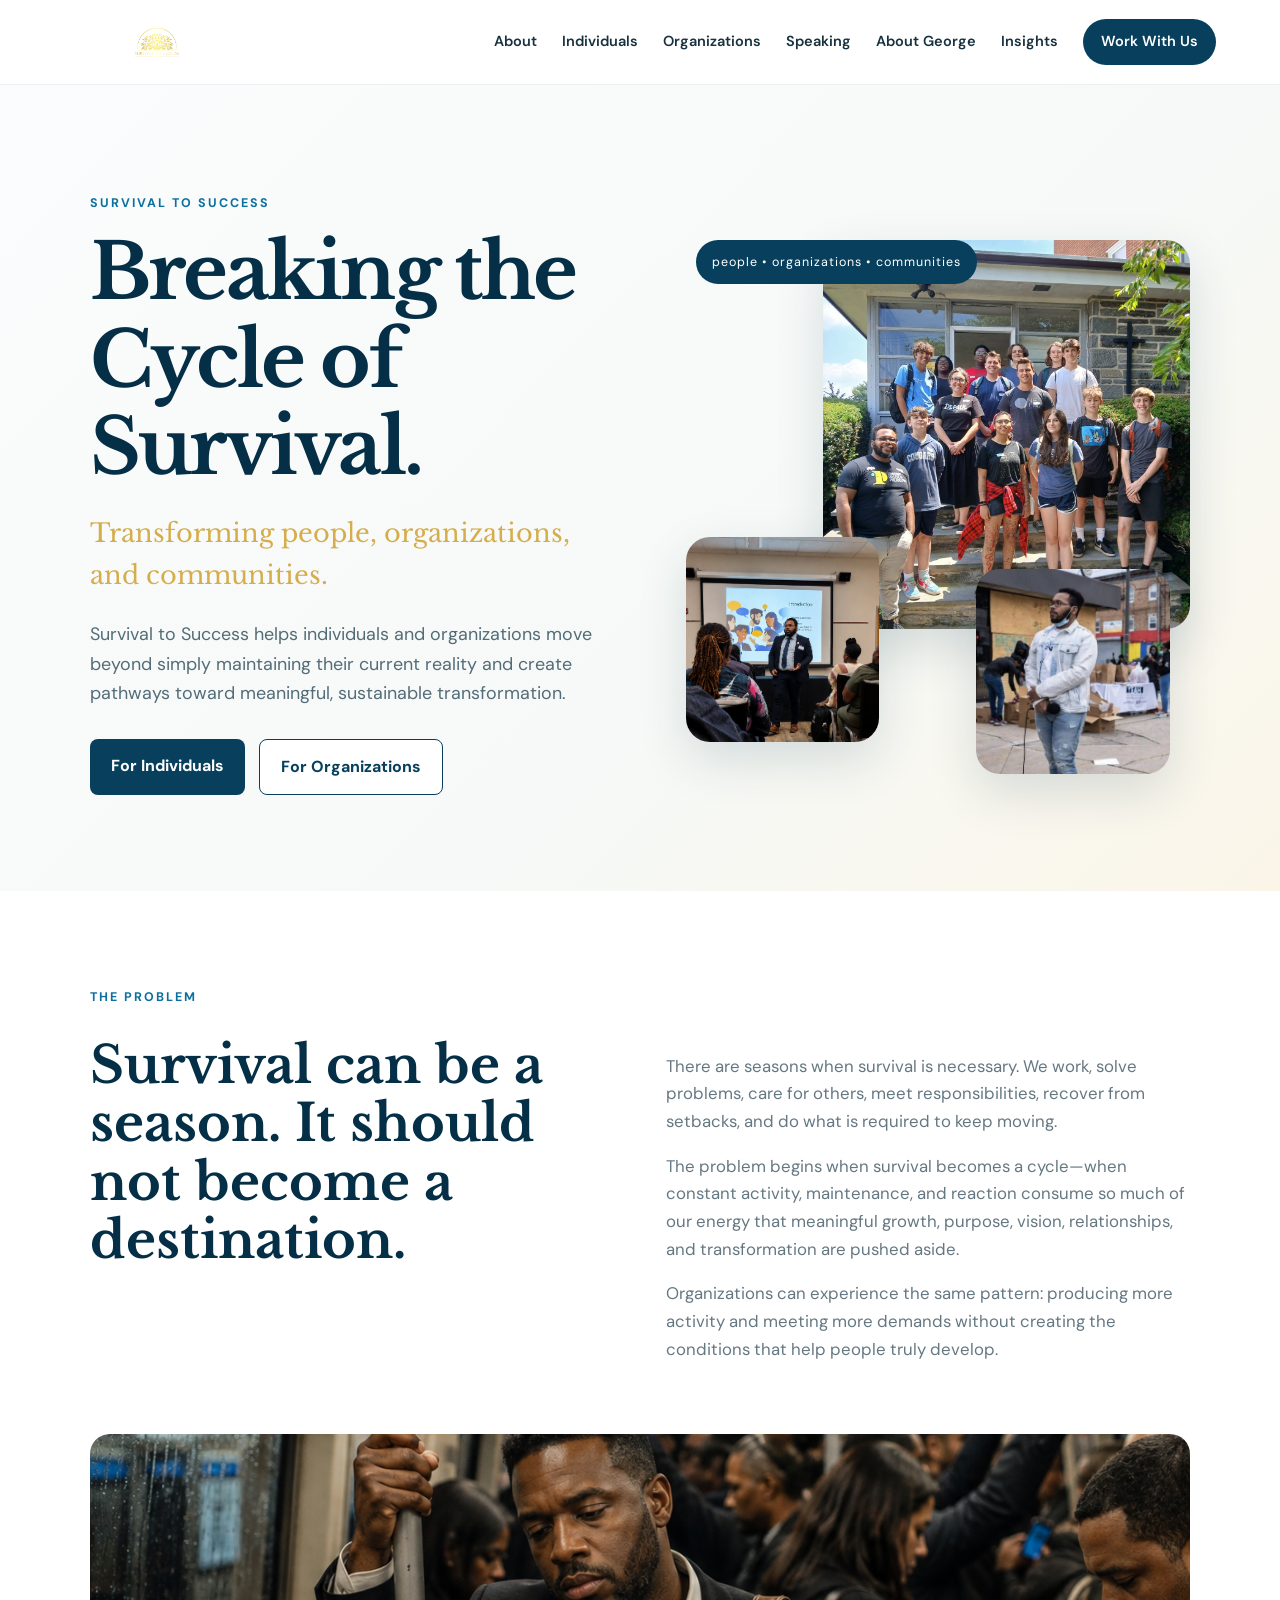
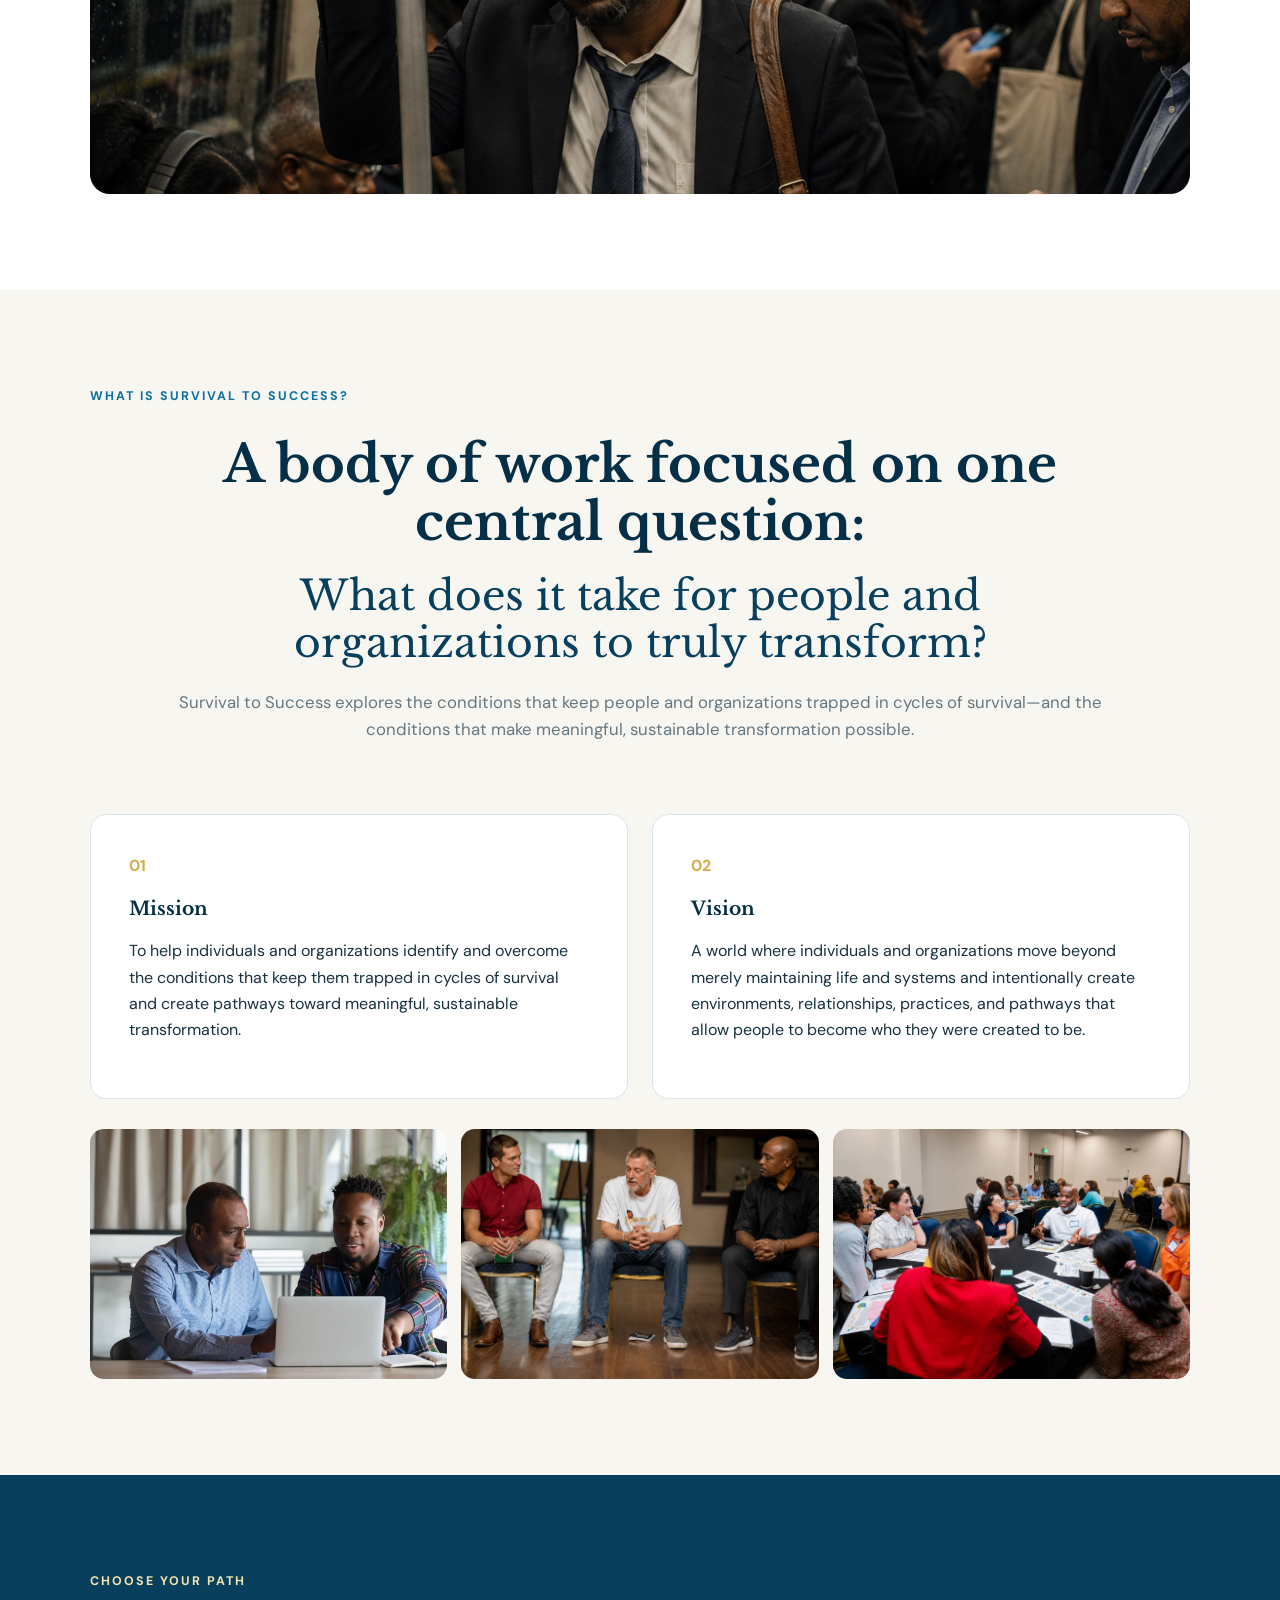
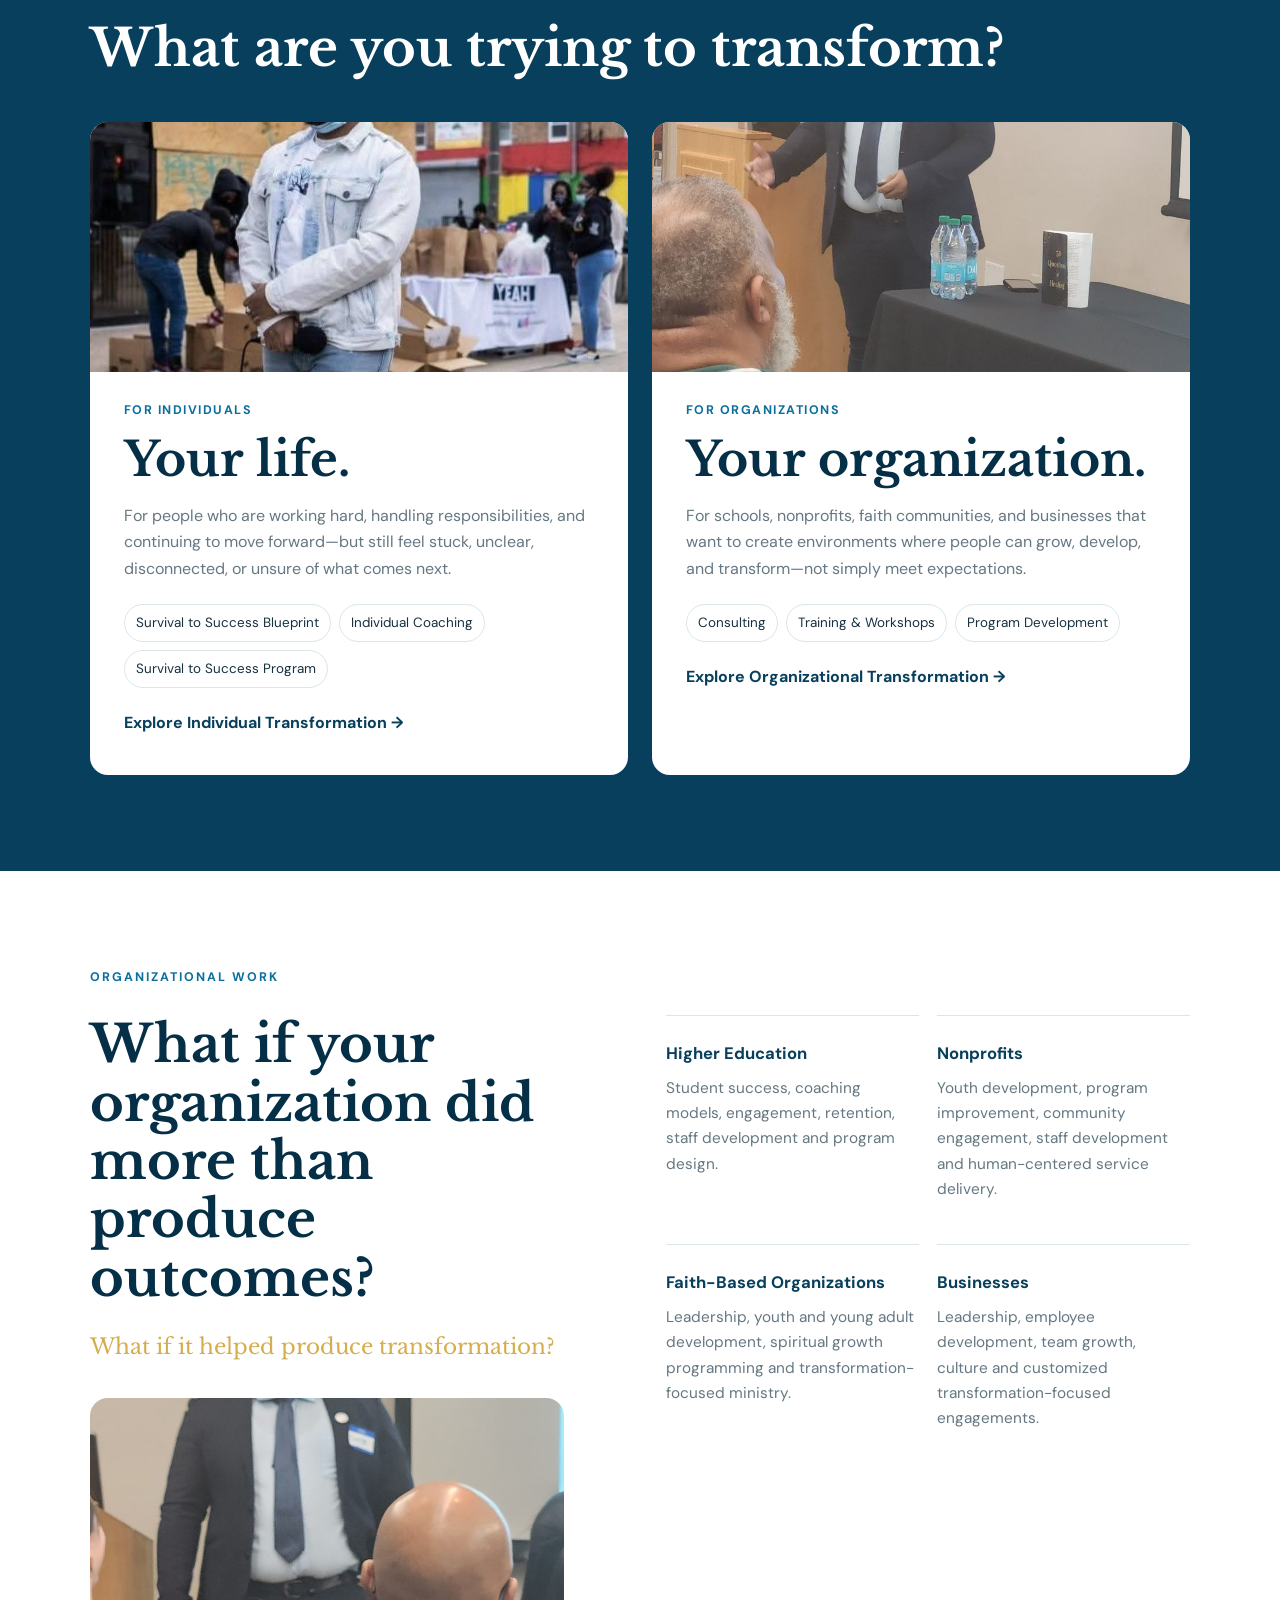
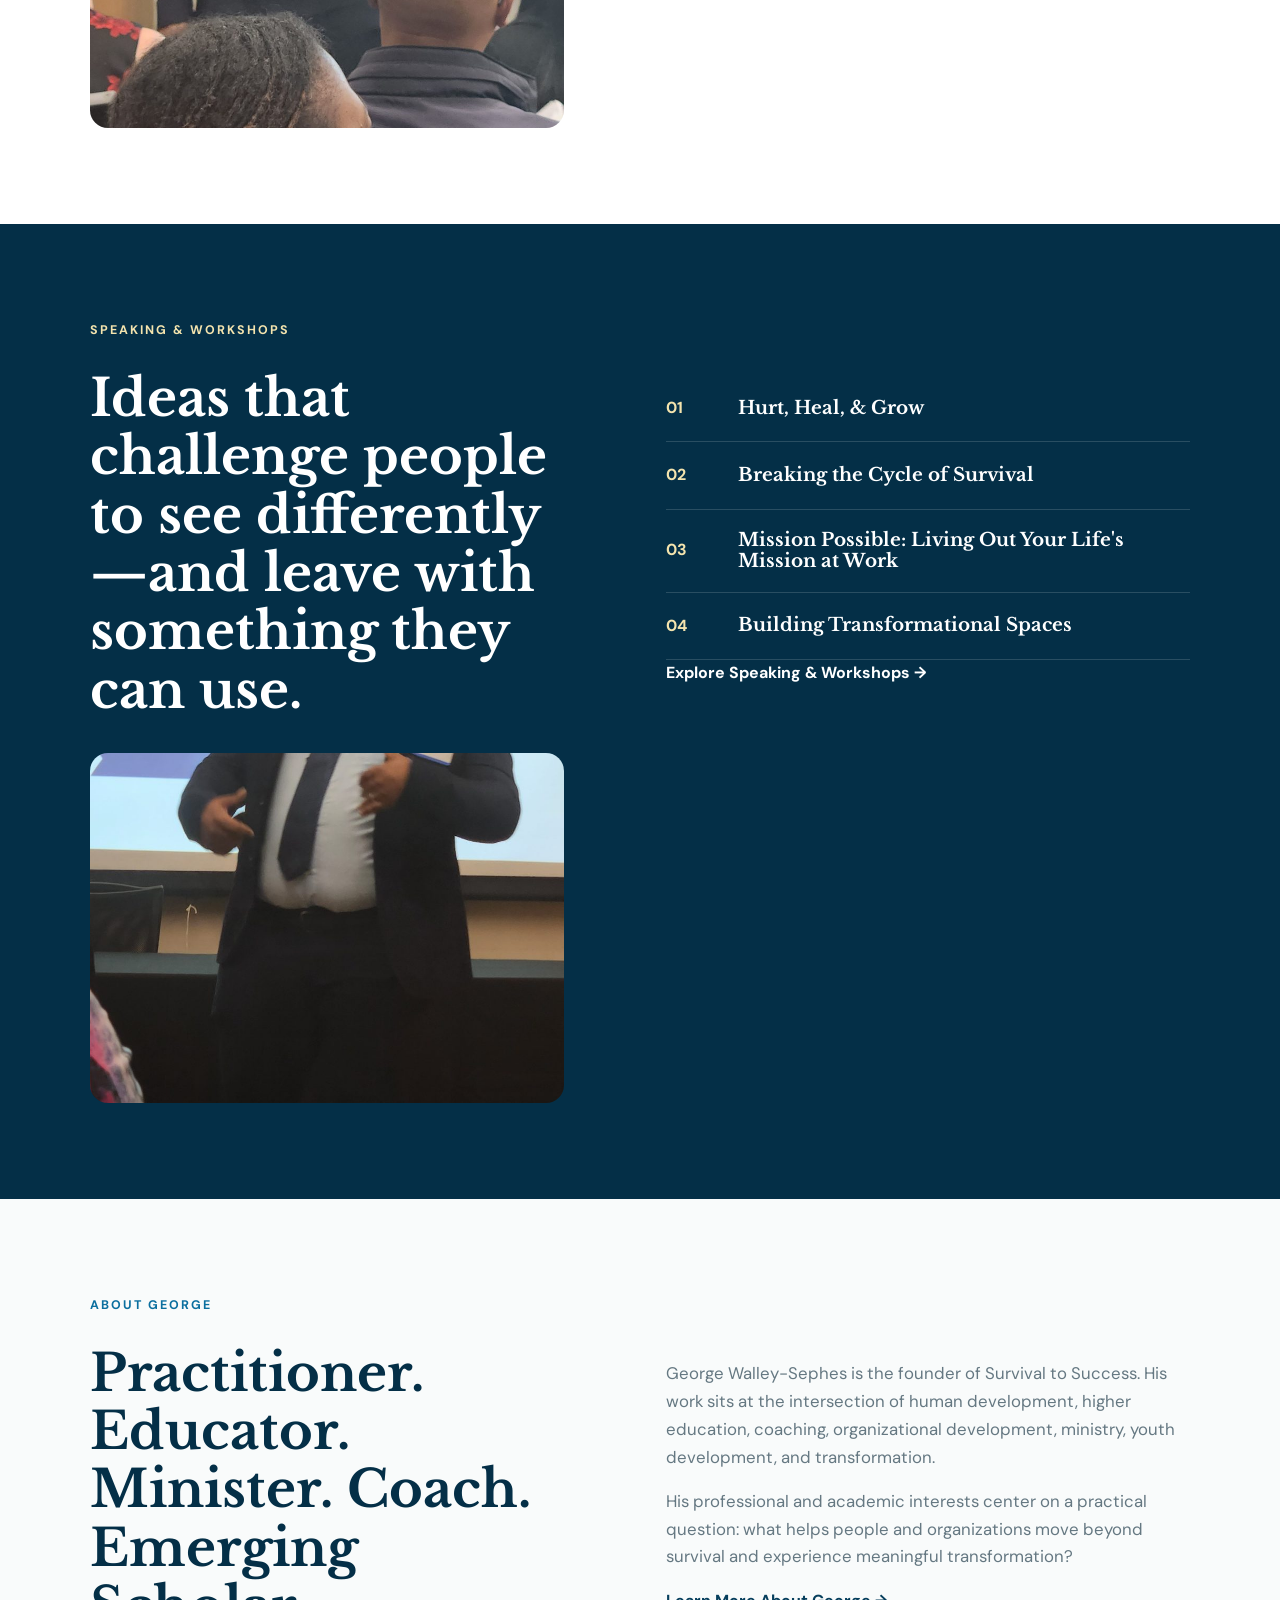
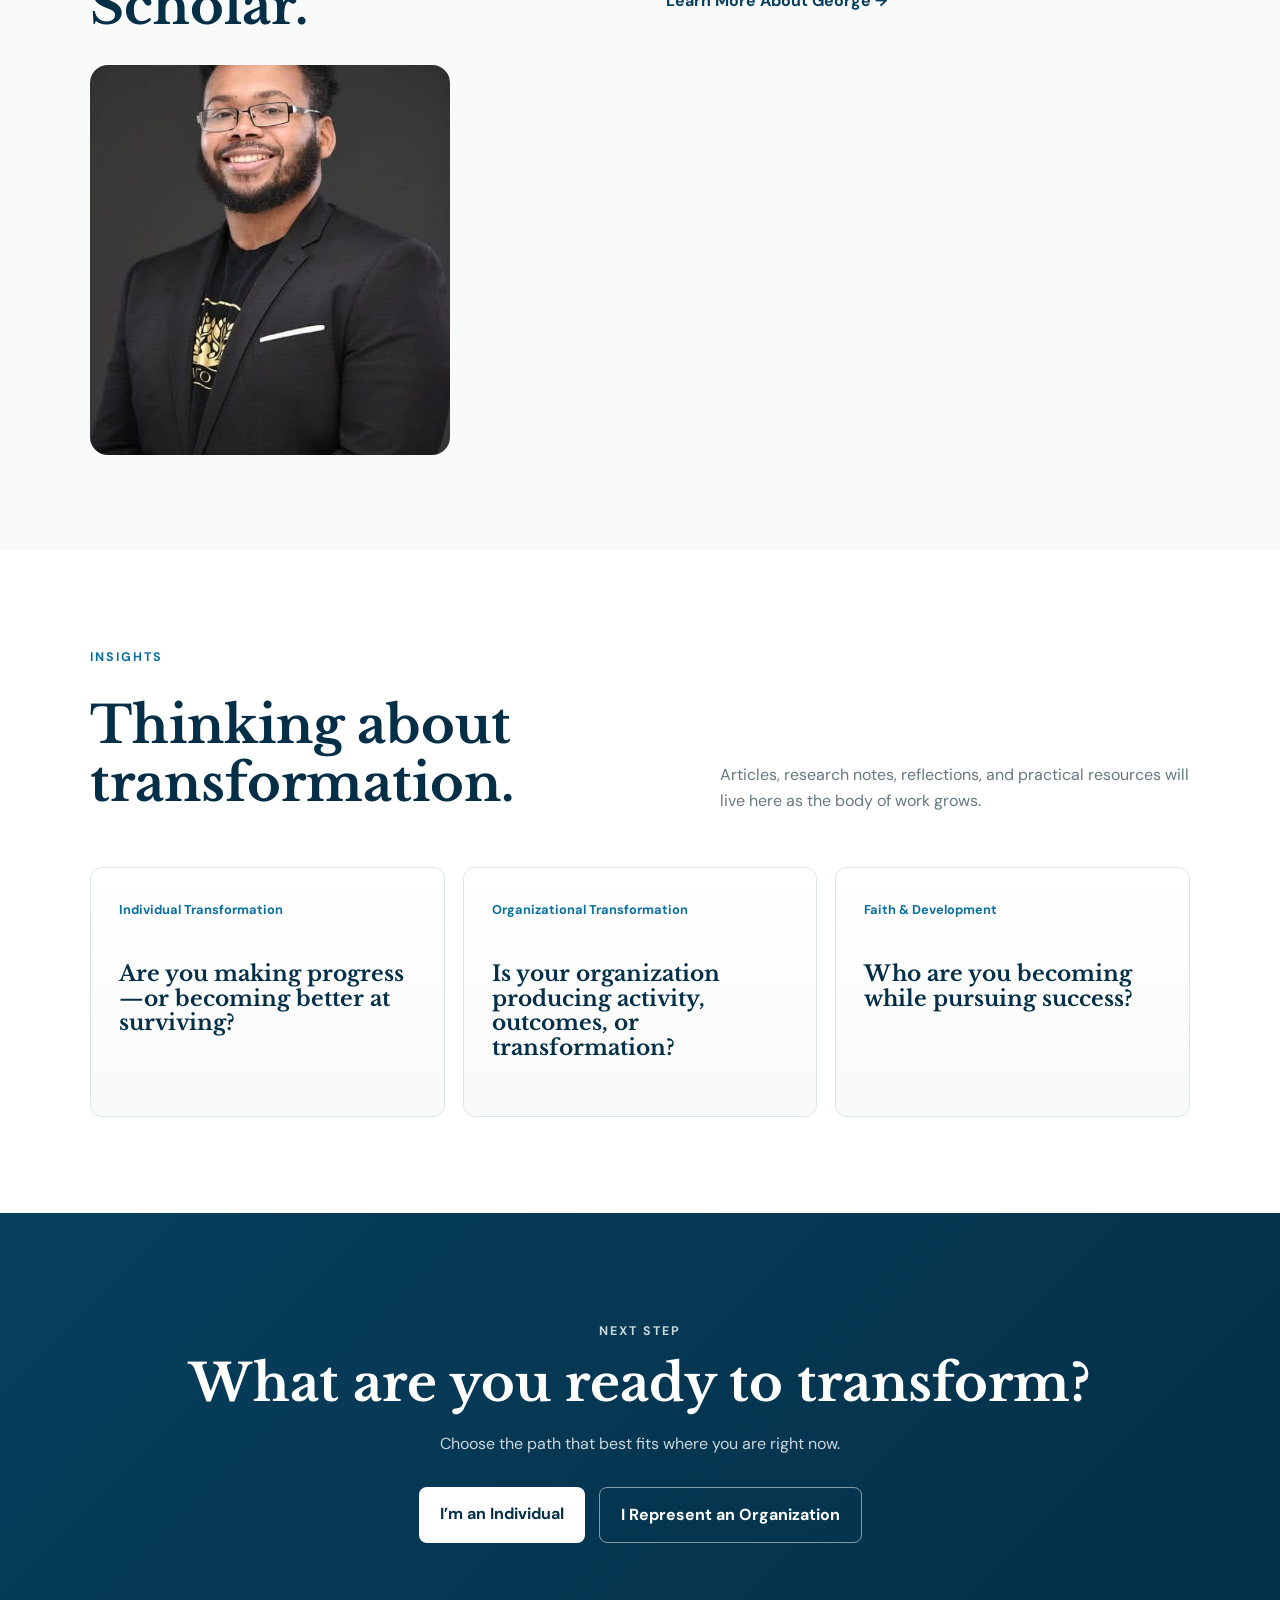
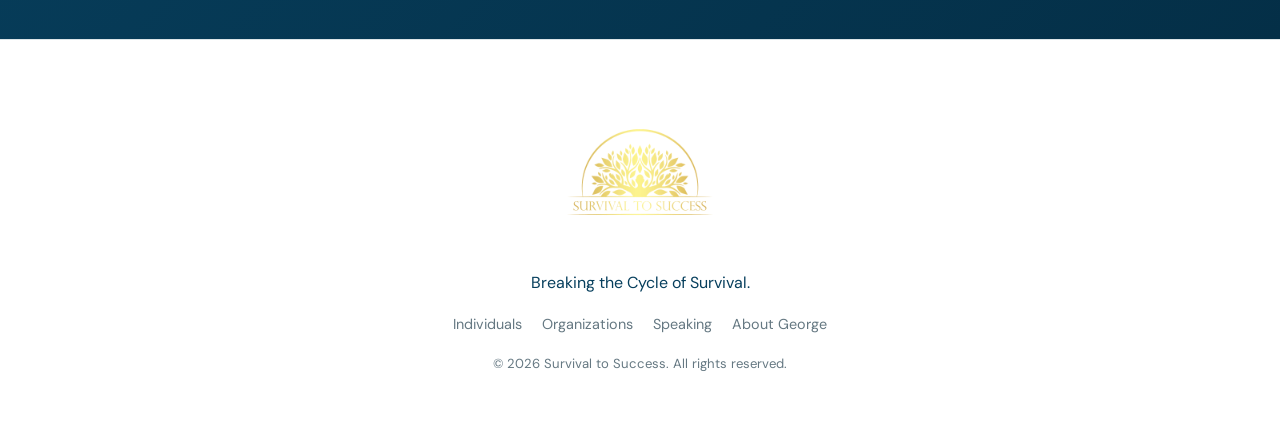
==== index.html @ 91398551 "Update index.html" ====
<!doctype html>
<html lang="en">
<head>
  <meta charset="utf-8">
  <meta name="viewport" content="width=device-width, initial-scale=1">
  <meta name="description" content="Survival to Success helps individuals and organizations break cycles of survival and move toward meaningful, sustainable transformation.">
  <title>Survival to Success | Breaking the Cycle of Survival</title>
  <link rel="preconnect" href="https://fonts.googleapis.com">
  <link rel="preconnect" href="https://fonts.gstatic.com" crossorigin>
  <link href="https://fonts.googleapis.com/css2?family=DM+Sans:wght@400;500;600;700&family=Libre+Baskerville:wght@400;700&display=swap" rel="stylesheet">
  <link rel="stylesheet" href="styles.css">
</head>
<body>
<header class="site-header">
  <a class="brand" href="index.html" aria-label="Survival to Success home">
    <img src="logo.png" alt="Survival to Success logo">
  </a>
  <button class="menu-button" aria-label="Open navigation" aria-expanded="false">Menu</button>
  <nav class="nav" aria-label="Primary navigation">
    <a href="#about">About</a>
    <a href="individuals.html">Individuals</a>
    <a href="organizations.html">Organizations</a>
    <a href="speaking.html">Speaking</a>
    <a href="about.html">About George</a>
    <a href="insights.html">Insights</a>
    <a class="nav-cta" href="#contact">Work With Us</a>
  </nav>
</header>

<main>
  <section class="hero hero-v3">
    <div class="hero-copy">
      <p class="eyebrow">SURVIVAL TO SUCCESS</p>
      <h1>Breaking the Cycle of Survival.</h1>
      <p class="vision-line">Transforming people, organizations, and communities.</p>
      <p class="lead">Survival to Success helps individuals and organizations move beyond simply maintaining their current reality and create pathways toward meaningful, sustainable transformation.</p>
      <div class="hero-actions">
        <a class="button primary" href="individuals.html">For Individuals</a>
        <a class="button secondary" href="organizations.html">For Organizations</a>
      </div>
    </div>
    <div class="hero-collage">
      <figure class="collage-main"><img src="community-group.jpg" alt="Community members gathered together"></figure>
      <figure class="collage-small one"><img src="speaking-main-new.png" alt="George facilitating a workshop"></figure>
      <figure class="collage-small two"><img src="community-outdoor.jpg" alt="George participating in a community event"></figure>
      <div class="growth-mark">people • organizations • communities</div>
    </div>
  </section>

  <section class="problem-section">
    <div class="section-label">THE PROBLEM</div>
    <div class="split photo-split">
      <div>
        <h2>Survival can be a season. It should not become a destination.</h2>
      </div>
      <div class="body-copy">
        <p>There are seasons when survival is necessary. We work, solve problems, care for others, meet responsibilities, recover from setbacks, and do what is required to keep moving.</p>
        <p>The problem begins when survival becomes a cycle—when constant activity, maintenance, and reaction consume so much of our energy that meaningful growth, purpose, vision, relationships, and transformation are pushed aside.</p>
        <p>Organizations can experience the same pattern: producing more activity and meeting more demands without creating the conditions that help people truly develop.</p>
      </div>
    </div>
    <div class="wide-photo"><img src="train-commuter.png" alt="A person on a train"></div>
  </section>

  <section class="about-section" id="about">
    <div class="section-label">WHAT IS SURVIVAL TO SUCCESS?</div>
    <div class="centered">
      <h2>A body of work focused on one central question:</h2>
      <blockquote>What does it take for people and organizations to truly transform?</blockquote>
      <p>Survival to Success explores the conditions that keep people and organizations trapped in cycles of survival—and the conditions that make meaningful, sustainable transformation possible.</p>
    </div>

    <div class="mission-grid">
      <article>
        <span>01</span>
        <h3>Mission</h3>
        <p>To help individuals and organizations identify and overcome the conditions that keep them trapped in cycles of survival and create pathways toward meaningful, sustainable transformation.</p>
      </article>
      <article>
        <span>02</span>
        <h3>Vision</h3>
        <p>A world where individuals and organizations move beyond merely maintaining life and systems and intentionally create environments, relationships, practices, and pathways that allow people to become who they were created to be.</p>
      </article>
    </div>
    <div class="photo-ribbon">
      <img src="coaching.jpg" alt="two people talking with a laptop open at a desk">
      <img src="group.png" alt="three men sitting in chairs talking">
      <img src="conference.png" alt="a table of people at a conference">
    </div>
  </section>

  <section class="path-section">
    <div class="section-label light">CHOOSE YOUR PATH</div>
    <h2>What are you trying to transform?</h2>
    <div class="path-grid">
      <article class="path-card">
        <div class="card-photo"><img src="community-outdoor.jpg" alt="Community gathering"></div>
        <p class="card-kicker">FOR INDIVIDUALS</p>
        <h3>Your life.</h3>
        <p>For people who are working hard, handling responsibilities, and continuing to move forward—but still feel stuck, unclear, disconnected, or unsure of what comes next.</p>
        <div class="mini-list">
          <span>Survival to Success Blueprint</span>
          <span>Individual Coaching</span>
          <span>Survival to Success Program</span>
        </div>
        <a href="individuals.html">Explore Individual Transformation →</a>
      </article>

      <article class="path-card">
        <div class="card-photo"><img src="speaking-room.jpg" alt="George facilitating an organizational workshop"></div>
        <p class="card-kicker">FOR ORGANIZATIONS</p>
        <h3>Your organization.</h3>
        <p>For schools, nonprofits, faith communities, and businesses that want to create environments where people can grow, develop, and transform—not simply meet expectations.</p>
        <div class="mini-list">
          <span>Consulting</span>
          <span>Training & Workshops</span>
          <span>Program Development</span>
        </div>
        <a href="organizations.html">Explore Organizational Transformation →</a>
      </article>
    </div>
  </section>

  <section class="organizations-section">
    <div class="section-label">ORGANIZATIONAL WORK</div>
    <div class="split">
      <div>
        <h2>What if your organization did more than produce outcomes?</h2>
        <p class="accent-question">What if it helped produce transformation?</p>
        <div class="section-photo"><img src="speaking-audience.jpg" alt="George presenting to a professional audience"></div>
      </div>
      <div class="audience-grid">
        <div><strong>Higher Education</strong><span>Student success, coaching models, engagement, retention, staff development and program design.</span></div>
        <div><strong>Nonprofits</strong><span>Youth development, program improvement, community engagement, staff development and human-centered service delivery.</span></div>
        <div><strong>Faith-Based Organizations</strong><span>Leadership, youth and young adult development, spiritual growth programming and transformation-focused ministry.</span></div>
        <div><strong>Businesses</strong><span>Leadership, employee development, team growth, culture and customized transformation-focused engagements.</span></div>
      </div>
    </div>
  </section>

  <section class="speaking-section">
    <div class="section-label light">SPEAKING & WORKSHOPS</div>
    <div class="split">
      <div>
        <h2>Ideas that challenge people to see differently—and leave with something they can use.</h2>
        <div class="section-photo dark-photo"><img src="workshop-slide.jpg" alt="George facilitating an interactive workshop"></div>
      </div>
      <div class="workshop-list original-workshops">
        <article><span>01</span><h3>Hurt, Heal, & Grow</h3></article>
        <article><span>02</span><h3>Breaking the Cycle of Survival</h3></article>
        <article><span>03</span><h3>Mission Possible: Living Out Your Life's Mission at Work</h3></article>
        <article><span>04</span><h3>Building Transformational Spaces</h3></article>
        <a class="text-link" href="speaking.html">Explore Speaking & Workshops →</a>
      </div>
    </div>
  </section>

  <section class="george-section">
    <div class="section-label">ABOUT GEORGE</div>
    <div class="split">
      <div>
        <h2>Practitioner. Educator. Minister. Coach. Emerging Scholar.</h2>
        <div class="about-mini-photo"><img src="portrait.jpg" alt="Portrait of George Walley-Sephes"></div>
      </div>
      <div class="body-copy">
        <p>George Walley-Sephes is the founder of Survival to Success. His work sits at the intersection of human development, higher education, coaching, organizational development, ministry, youth development, and transformation.</p>
        <p>His professional and academic interests center on a practical question: what helps people and organizations move beyond survival and experience meaningful transformation?</p>
        <a class="text-link dark" href="about.html">Learn More About George →</a>
      </div>
    </div>
  </section>

  <section class="insights-section">
    <div class="section-label">INSIGHTS</div>
    <div class="section-head">
      <h2>Thinking about transformation.</h2>
      <p>Articles, research notes, reflections, and practical resources will live here as the body of work grows.</p>
    </div>
    <div class="insight-grid">
      <article><span>Individual Transformation</span><h3>Are you making progress—or becoming better at surviving?</h3></article>
      <article><span>Organizational Transformation</span><h3>Is your organization producing activity, outcomes, or transformation?</h3></article>
      <article><span>Faith & Development</span><h3>Who are you becoming while pursuing success?</h3></article>
    </div>
  </section>

  <section class="contact-section" id="contact">
    <p class="eyebrow gold">NEXT STEP</p>
    <h2>What are you ready to transform?</h2>
    <p>Choose the path that best fits where you are right now.</p>
    <div class="hero-actions centered-actions">
      <a class="button light-button" href="individuals.html">I’m an Individual</a>
      <a class="button outline-light" href="organizations.html">I Represent an Organization</a>
    </div>
  </section>
</main>

<footer class="site-footer">
  <div>
    <img src="logo.png" alt="Survival to Success">
    <p class="footer-tagline">Breaking the Cycle of Survival.</p>
  </div>
  <div class="footer-links">
    <a href="individuals.html">Individuals</a>
    <a href="organizations.html">Organizations</a>
    <a href="speaking.html">Speaking</a>
    <a href="about.html">About George</a>
  </div>
  <p class="footer-small">© <span id="year"></span> Survival to Success. All rights reserved.</p>
</footer>
<script src="script.js"></script>
</body>
</html>
---- styles.css ----
:root{--blue:#0b6f9f;--blue-deep:#073f5d;--blue-dark:#042f47;--blue-light:#9bcde9;--gold:#d5ad4c;--gold-soft:#f4e4ae;--ink:#17313f;--muted:#657882;--cream:#f7f6f1;--warm:#fbf5e8;--white:#fff;--line:#dce5e8;--sage:#e9f1ec}*{box-sizing:border-box}html{scroll-behavior:smooth}body{margin:0;font-family:"DM Sans",Arial,sans-serif;color:var(--ink);background:#fff;line-height:1.65}a{color:inherit}img{max-width:100%;display:block}.site-header{position:sticky;top:0;z-index:30;display:flex;align-items:center;justify-content:space-between;gap:24px;padding:12px clamp(20px,5vw,76px);background:rgba(255,255,255,.96);border-bottom:1px solid rgba(7,63,93,.08);backdrop-filter:blur(12px)}.brand img{width:185px;height:60px;object-fit:contain}.nav{display:flex;align-items:center;gap:25px;font-size:.91rem;font-weight:600}.nav a{text-decoration:none}.nav a:hover{color:var(--blue)}.nav-cta{background:var(--blue-deep);color:#fff!important;padding:11px 18px;border-radius:999px}.menu-button{display:none;border:0;background:var(--blue-deep);color:#fff;padding:10px 14px;border-radius:8px}main section{padding:96px clamp(24px,7vw,110px)}.eyebrow,.section-label{letter-spacing:.16em;font-weight:700;font-size:.78rem;color:var(--blue);text-transform:uppercase}.section-label{margin-bottom:28px}.section-label.light{color:var(--gold-soft)}h1,h2,h3,blockquote{font-family:"Libre Baskerville",Georgia,serif;line-height:1.14}h1{font-size:clamp(3rem,6vw,6.2rem);color:var(--blue-dark);margin:15px 0 20px;letter-spacing:-.035em}h2{font-size:clamp(2rem,4vw,3.9rem);color:var(--blue-dark);margin:0 0 18px}h3{color:var(--blue-dark)}.lead{font-size:1.12rem;color:#536c78;max-width:760px}.vision-line{font-family:"Libre Baskerville",Georgia,serif;font-size:clamp(1.15rem,2vw,1.6rem);color:var(--gold);margin:0 0 24px}.hero-actions{display:flex;gap:14px;flex-wrap:wrap;margin-top:30px}.button{display:inline-block;text-decoration:none;padding:14px 21px;border-radius:8px;font-weight:700}.primary{background:var(--blue-deep);color:#fff}.secondary{border:1px solid var(--blue-deep);color:var(--blue-deep);background:#fff}.text-link{font-weight:700;text-decoration:none}.text-link.dark{color:var(--blue-deep)}.split{display:grid;grid-template-columns:minmax(0,.95fr) minmax(0,1.05fr);gap:clamp(44px,8vw,130px);align-items:start}.body-copy p{color:var(--muted);font-size:1.05rem}.accent-question{font-family:"Libre Baskerville",Georgia,serif;color:var(--gold);font-size:1.35rem}.hero-v2{display:grid;grid-template-columns:1.02fr .98fr;gap:60px;align-items:center;min-height:690px;background:linear-gradient(135deg,#fbfcfd 0%,#f6f9f7 62%,#fbf5e8 100%);overflow:hidden}.hero-collage{position:relative;min-height:540px}.hero-collage figure{margin:0;position:absolute;overflow:hidden;border-radius:24px;box-shadow:0 18px 50px rgba(4,47,71,.14)}.hero-collage img{width:100%;height:100%;object-fit:cover}.collage-main{width:72%;height:72%;right:0;top:4%}.collage-small{width:38%;height:38%}.collage-small.one{left:1%;bottom:3%}.collage-small.two{right:4%;bottom:-3%}.growth-mark{position:absolute;left:3%;top:4%;background:var(--blue-deep);color:#fff;padding:12px 16px;border-radius:999px;font-size:.78rem;letter-spacing:.08em}.human-strip{padding:26px!important;background:var(--gold-soft);text-align:center}.human-strip p{margin:0;font-size:1.07rem;color:var(--blue-dark)}.story-section{display:grid;grid-template-columns:.9fr 1.1fr;gap:70px;align-items:center}.warm{background:var(--warm)}.story-image img{width:100%;max-height:560px;object-fit:cover;border-radius:28px}.story-copy p{color:var(--muted)}.mission-vision{background:var(--cream)}.mission-grid{display:grid;grid-template-columns:repeat(2,1fr);gap:24px}.mission-grid article{background:#fff;padding:38px;border:1px solid var(--line);border-radius:16px}.mission-grid article>span{color:var(--gold);font-weight:700}.path-section{background:var(--blue-deep);color:#fff}.path-section>h2{color:#fff}.path-grid{display:grid;grid-template-columns:repeat(2,1fr);gap:24px;margin-top:44px}.path-card{background:#fff;color:var(--ink);border-radius:18px;overflow:hidden;padding-bottom:38px}.card-photo{height:250px}.card-photo img{width:100%;height:100%;object-fit:cover}.path-card>p,.path-card>h3,.path-card>.mini-list,.path-card>a{margin-left:34px;margin-right:34px}.path-card .card-kicker{color:var(--blue);font-weight:700;letter-spacing:.12em;font-size:.78rem;margin-top:28px}.path-card h3{font-size:clamp(2rem,3.7vw,3.15rem);margin-top:8px;margin-bottom:16px}.path-card p:not(.card-kicker){color:var(--muted)}.mini-list{display:flex;gap:8px;flex-wrap:wrap;margin-top:22px;margin-bottom:22px}.mini-list span{border:1px solid var(--line);padding:7px 11px;border-radius:999px;font-size:.84rem}.path-card a{font-weight:700;color:var(--blue-deep);text-decoration:none}.speaking-preview{background:var(--blue-dark);color:#fff}.speaking-preview h2{color:#fff}.speaking-preview p{color:#cad7dd}.gold-button{background:var(--gold);color:var(--blue-dark)}.workshop-list article{display:grid;grid-template-columns:60px 1fr;gap:12px;align-items:center;padding:20px 0;border-bottom:1px solid rgba(255,255,255,.15)}.workshop-list span{color:var(--gold-soft);font-weight:700}.workshop-list h3{color:#fff;margin:0;font-size:1.15rem}.about-george-preview{display:grid;grid-template-columns:.7fr 1.3fr;gap:70px;align-items:center;background:#f9fbfb}.portrait-wrap img{width:100%;max-width:430px;border-radius:24px}.contact-section{text-align:center;background:linear-gradient(135deg,var(--blue-deep),var(--blue-dark));color:#fff}.contact-section h2{color:#fff}.contact-section p{color:#cad7dd}.centered-actions{justify-content:center}.gold{color:var(--gold-soft)}.light-button{background:#fff;color:var(--blue-dark)}.outline-light{border:1px solid rgba(255,255,255,.5);color:#fff}.individual-hero,.org-hero,.speaking-hero,.about-hero{display:grid;grid-template-columns:1.05fr .95fr;gap:60px;align-items:center}.individual-hero{background:linear-gradient(135deg,#fffaf1,#f4f7f2)}.faith-note{font-family:"Libre Baskerville";font-size:1.14rem;color:#8a6b2c;max-width:720px}.warm-button{background:var(--gold);color:var(--blue-dark)}.individual-photo-stack{position:relative;min-height:560px}.ind-main{position:absolute;right:0;top:0;width:78%;height:78%;object-fit:cover;border-radius:28px}.ind-small{position:absolute;left:0;bottom:0;width:52%;height:48%;object-fit:cover;border:10px solid #fff;border-radius:24px}.reflection-section{background:var(--blue-deep)}.reflection-card{max-width:950px;margin:auto;text-align:center}.reflection-card .section-label{color:var(--gold-soft)}.reflection-card blockquote{color:#fff;font-size:clamp(2rem,4vw,4rem);margin:0}.faith-community-section{display:grid;grid-template-columns:1fr 1fr;padding:0!important;background:var(--warm)}.photo-panel img{width:100%;height:100%;min-height:600px;object-fit:cover}.content-panel{padding:90px clamp(26px,7vw,90px)}.content-panel p{color:var(--muted)}.offers-section{background:var(--sage)}.offer-grid{display:grid;grid-template-columns:repeat(3,1fr);gap:20px}.offer-grid article{background:#fff;padding:32px;border-radius:16px}.offer-number{color:var(--gold);font-weight:700}.offer-grid p{color:var(--muted)}.status{font-size:.84rem;font-weight:700;color:var(--blue)!important;text-transform:uppercase;letter-spacing:.08em}.org-hero{background:linear-gradient(135deg,#f8fafb,#eef4f6)}.org-subhead{font-family:"Libre Baskerville";font-size:1.6rem;color:var(--gold)}.org-photo img,.speaking-hero-photo img,.portrait-large img{width:100%;max-height:620px;object-fit:cover;border-radius:26px}.org-question-band{padding:34px!important;background:var(--blue-deep);color:#fff;text-align:center}.org-question-band p{margin:0 0 4px}.org-question-band strong{color:var(--gold-soft);font-size:1.2rem}.audiences-section{background:var(--cream)}.audience-cards{display:grid;grid-template-columns:repeat(2,1fr);gap:18px}.audience-cards article{background:#fff;padding:30px;border:1px solid var(--line);border-radius:14px}.audience-cards span{color:var(--gold);font-weight:700}.audience-cards p{color:var(--muted)}.engagements-section{background:var(--blue-dark);color:#fff}.engagement-grid{display:grid;grid-template-columns:repeat(4,1fr);gap:16px}.engagement-grid article{padding:28px;border:1px solid rgba(255,255,255,.16);border-radius:14px}.engagement-grid h3{color:#fff}.engagement-grid p{color:#c9d6db}.speaking-hero{background:#f8fafb}.workshops-section{background:#fff}.workshop-grid{display:grid;grid-template-columns:repeat(2,1fr);gap:18px}.workshop-grid article{border:1px solid var(--line);padding:32px;border-radius:16px}.workshop-grid span{color:var(--gold);font-weight:700}.workshop-grid h2{font-size:clamp(1.5rem,2.5vw,2.4rem)}.workshop-grid p{color:var(--muted)}.speaking-gallery{display:grid;grid-template-columns:1.1fr .9fr .9fr;gap:14px;padding-top:0!important}.speaking-gallery img{width:100%;height:420px;object-fit:cover;border-radius:18px}.about-hero{grid-template-columns:.75fr 1.25fr;background:#f9fbfb}.identity-grid{display:grid;grid-template-columns:repeat(4,1fr);gap:16px;background:var(--cream)}.identity-grid article{background:#fff;padding:28px;border-radius:14px}.identity-grid span{color:var(--gold);font-weight:700}.identity-grid p{color:var(--muted)}.about-story{display:grid;grid-template-columns:1fr 1fr;gap:70px;align-items:center}.story-photo img{width:100%;max-height:560px;object-fit:cover;border-radius:26px}.insights-hero{text-align:center;background:linear-gradient(135deg,#f8fafb,#fff8e9)}.insights-hero .lead{margin:auto}.insight-categories{display:grid;grid-template-columns:repeat(2,1fr);gap:18px}.insight-categories article{padding:30px;border:1px solid var(--line);border-radius:16px}.insight-categories span{color:var(--blue);font-weight:700;font-size:.82rem}.insight-categories h2{font-size:1.7rem;margin-top:18px}.insight-categories p{color:var(--muted)}.site-footer{padding:42px clamp(24px,7vw,110px);text-align:center;border-top:1px solid var(--line)}.site-footer img{width:180px;margin:auto}.footer-tagline{color:var(--blue-deep);margin:8px}.footer-links{display:flex;gap:20px;justify-content:center;flex-wrap:wrap;margin:16px 0}.footer-links a{text-decoration:none;color:var(--muted);font-size:.9rem}.footer-small{color:var(--muted);font-size:.82rem}@media(max-width:1040px){.menu-button{display:block}.nav{display:none;position:absolute;left:18px;right:18px;top:78px;flex-direction:column;align-items:stretch;gap:0;background:#fff;box-shadow:0 18px 40px rgba(7,63,93,.13);border-radius:12px;overflow:hidden}.nav.open{display:flex}.nav a{padding:14px 18px;border-bottom:1px solid #eef2f3}.nav-cta{border-radius:0}.hero-v2,.individual-hero,.org-hero,.speaking-hero,.about-hero,.story-section,.about-george-preview,.about-story,.split{grid-template-columns:1fr}.hero-collage{min-height:520px}.mission-grid,.path-grid,.audience-cards,.workshop-grid,.insight-categories{grid-template-columns:1fr}.engagement-grid,.identity-grid{grid-template-columns:repeat(2,1fr)}.offer-grid{grid-template-columns:1fr}.faith-community-section{grid-template-columns:1fr}.speaking-gallery{grid-template-columns:1fr}.speaking-gallery img{height:360px}}@media(max-width:650px){.site-header{padding:8px 18px}.brand img{width:145px;height:50px}main section{padding:72px 22px}h1{font-size:clamp(2.7rem,13vw,4.3rem)}.hero-v2{gap:20px}.hero-collage{min-height:430px}.collage-main{width:88%;height:62%}.collage-small{width:48%;height:34%}.growth-mark{font-size:.65rem}.hero-actions{flex-direction:column}.button{text-align:center}.path-card>p,.path-card>h3,.path-card>.mini-list,.path-card>a{margin-left:24px;margin-right:24px}.individual-photo-stack{min-height:430px}.ind-main{width:88%;height:70%}.ind-small{width:58%;height:40%}.engagement-grid,.identity-grid{grid-template-columns:1fr}}


/* V3 homepage: restores V1 structure with integrated photography */
.hero-v3{
  display:grid;
  grid-template-columns:1.02fr .98fr;
  gap:60px;
  align-items:center;
  min-height:690px;
  background:linear-gradient(135deg,#fbfcfd 0%,#f6f9f7 62%,#fbf5e8 100%);
  overflow:hidden;
}
.problem-section{background:#fff}
.about-section{background:var(--cream)}
.centered{max-width:950px;margin:0 auto 70px;text-align:center}
.centered blockquote{
  font-family:"Libre Baskerville",Georgia,serif;
  color:var(--blue-deep);
  font-size:clamp(1.7rem,3.2vw,3rem);
  margin:22px 0;
}
.centered p{color:var(--muted);font-size:1.05rem}
.wide-photo{
  margin-top:54px;
  height:360px;
  overflow:hidden;
  border-radius:20px;
}
.wide-photo img{width:100%;height:100%;object-fit:cover;object-position:center 42%}
.photo-ribbon{
  display:grid;
  grid-template-columns:1fr 1fr 1fr;
  gap:14px;
  margin-top:30px;
}
.photo-ribbon img{
  width:100%;
  height:250px;
  object-fit:cover;
  border-radius:14px;
}
.organizations-section{background:#fff}
.audience-grid{
  display:grid;
  grid-template-columns:repeat(2,1fr);
  gap:18px;
}
.audience-grid div{padding:24px 0;border-top:1px solid var(--line)}
.audience-grid strong{display:block;color:var(--blue-deep);font-size:1.04rem;margin-bottom:8px}
.audience-grid span{display:block;color:var(--muted);font-size:.96rem}
.section-photo{
  margin-top:34px;
  overflow:hidden;
  border-radius:18px;
}
.section-photo img{
  width:100%;
  height:330px;
  object-fit:cover;
}
.speaking-section{
  background:var(--blue-dark);
  color:#fff;
}
.speaking-section h2{color:#fff}
.speaking-section p{color:#c8d7dd}
.dark-photo img{height:350px}
.original-workshops{margin-top:6px}
.george-section{background:#f9fbfb}
.about-mini-photo{
  margin-top:30px;
  max-width:360px;
  overflow:hidden;
  border-radius:18px;
}
.about-mini-photo img{
  width:100%;
  height:390px;
  object-fit:cover;
}
.insights-section{background:#fff}
.section-head{
  display:flex;
  justify-content:space-between;
  align-items:end;
  gap:40px;
  margin-bottom:36px;
}
.section-head p{color:var(--muted);max-width:470px}
.insight-grid{
  display:grid;
  grid-template-columns:repeat(3,1fr);
  gap:18px;
}
.insight-grid article{
  min-height:250px;
  padding:28px;
  border:1px solid var(--line);
  border-radius:12px;
  background:linear-gradient(180deg,#fff,#f8faf9);
}
.insight-grid span{color:var(--blue);font-size:.8rem;font-weight:700}
.insight-grid h3{margin-top:40px;color:var(--blue-dark);font-size:1.35rem}
@media(max-width:1040px){
  .hero-v3{grid-template-columns:1fr}
  .photo-ribbon{grid-template-columns:1fr}
  .photo-ribbon img{height:320px}
  .audience-grid{grid-template-columns:1fr}
  .insight-grid{grid-template-columns:1fr}
  .section-head{display:block}
}
@media(max-width:650px){
  .wide-photo{height:280px}
  .section-photo img{height:260px}
  .about-mini-photo img{height:340px}
}
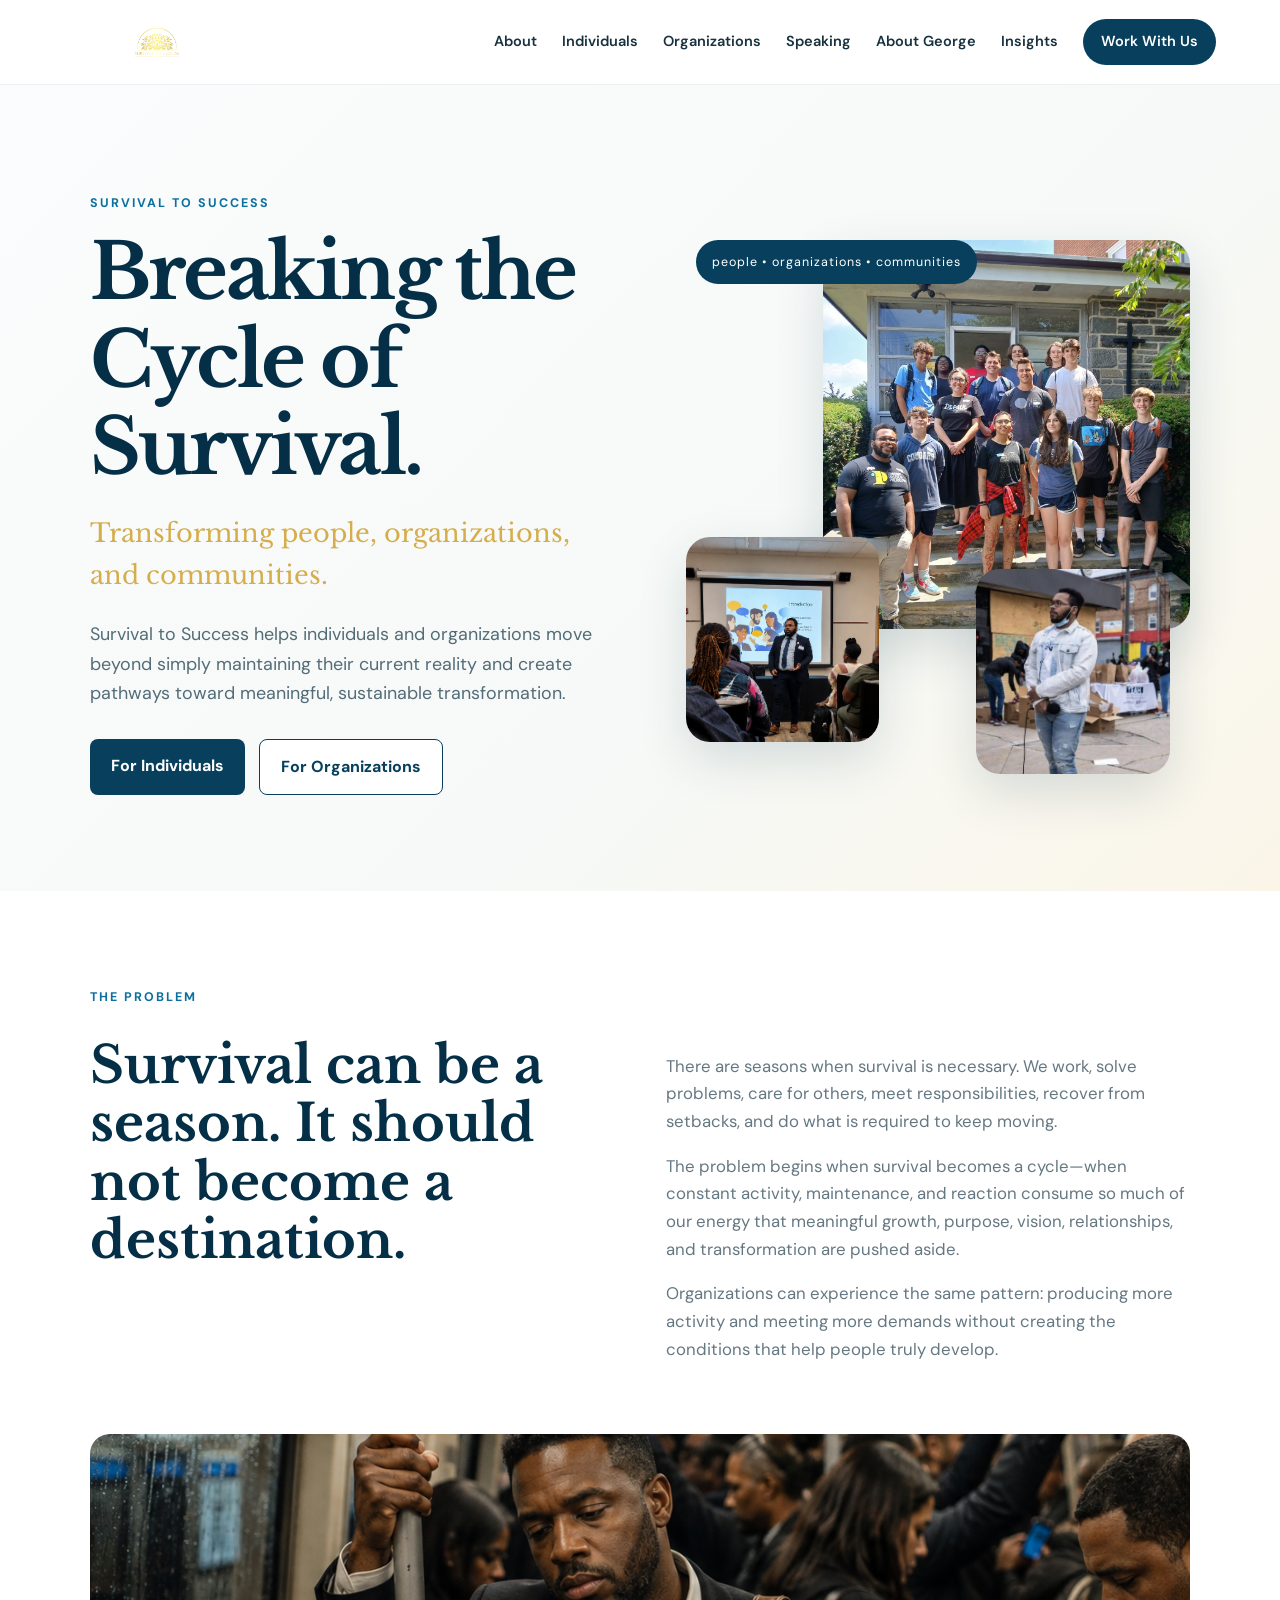
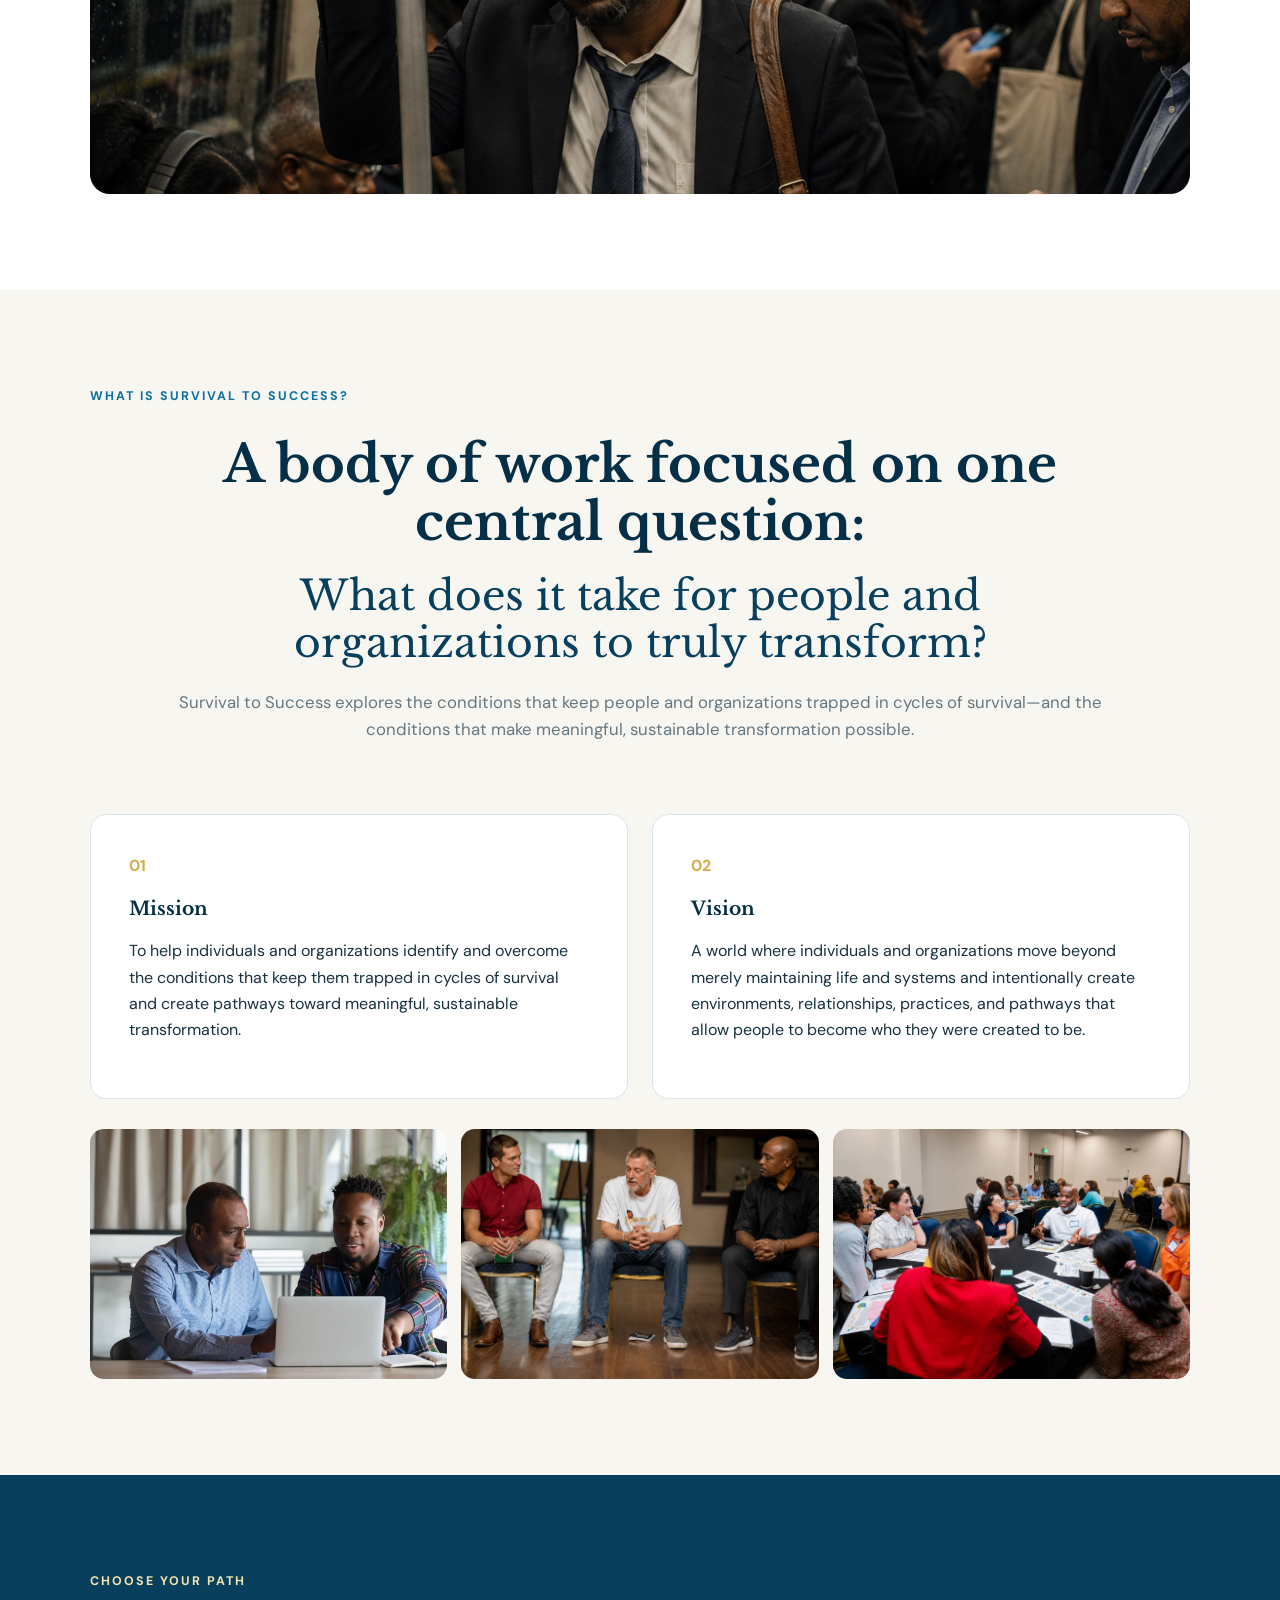
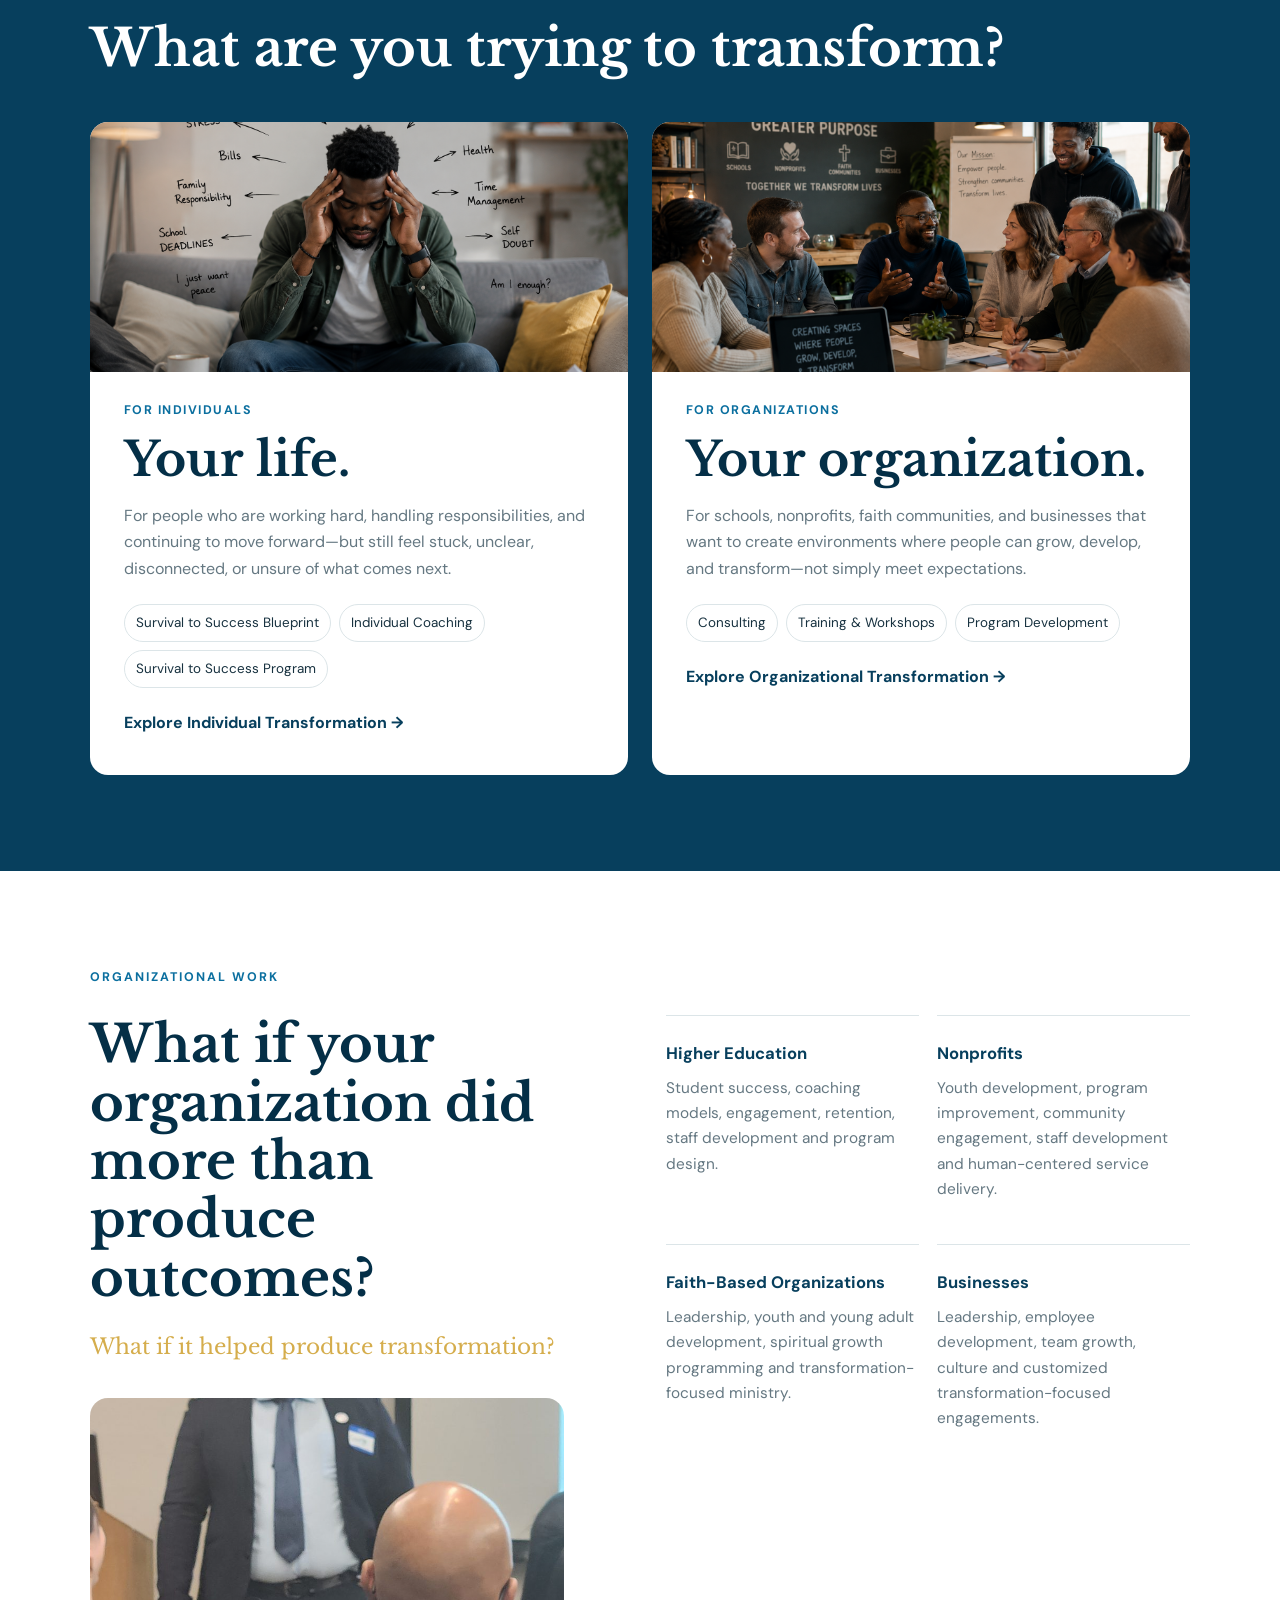
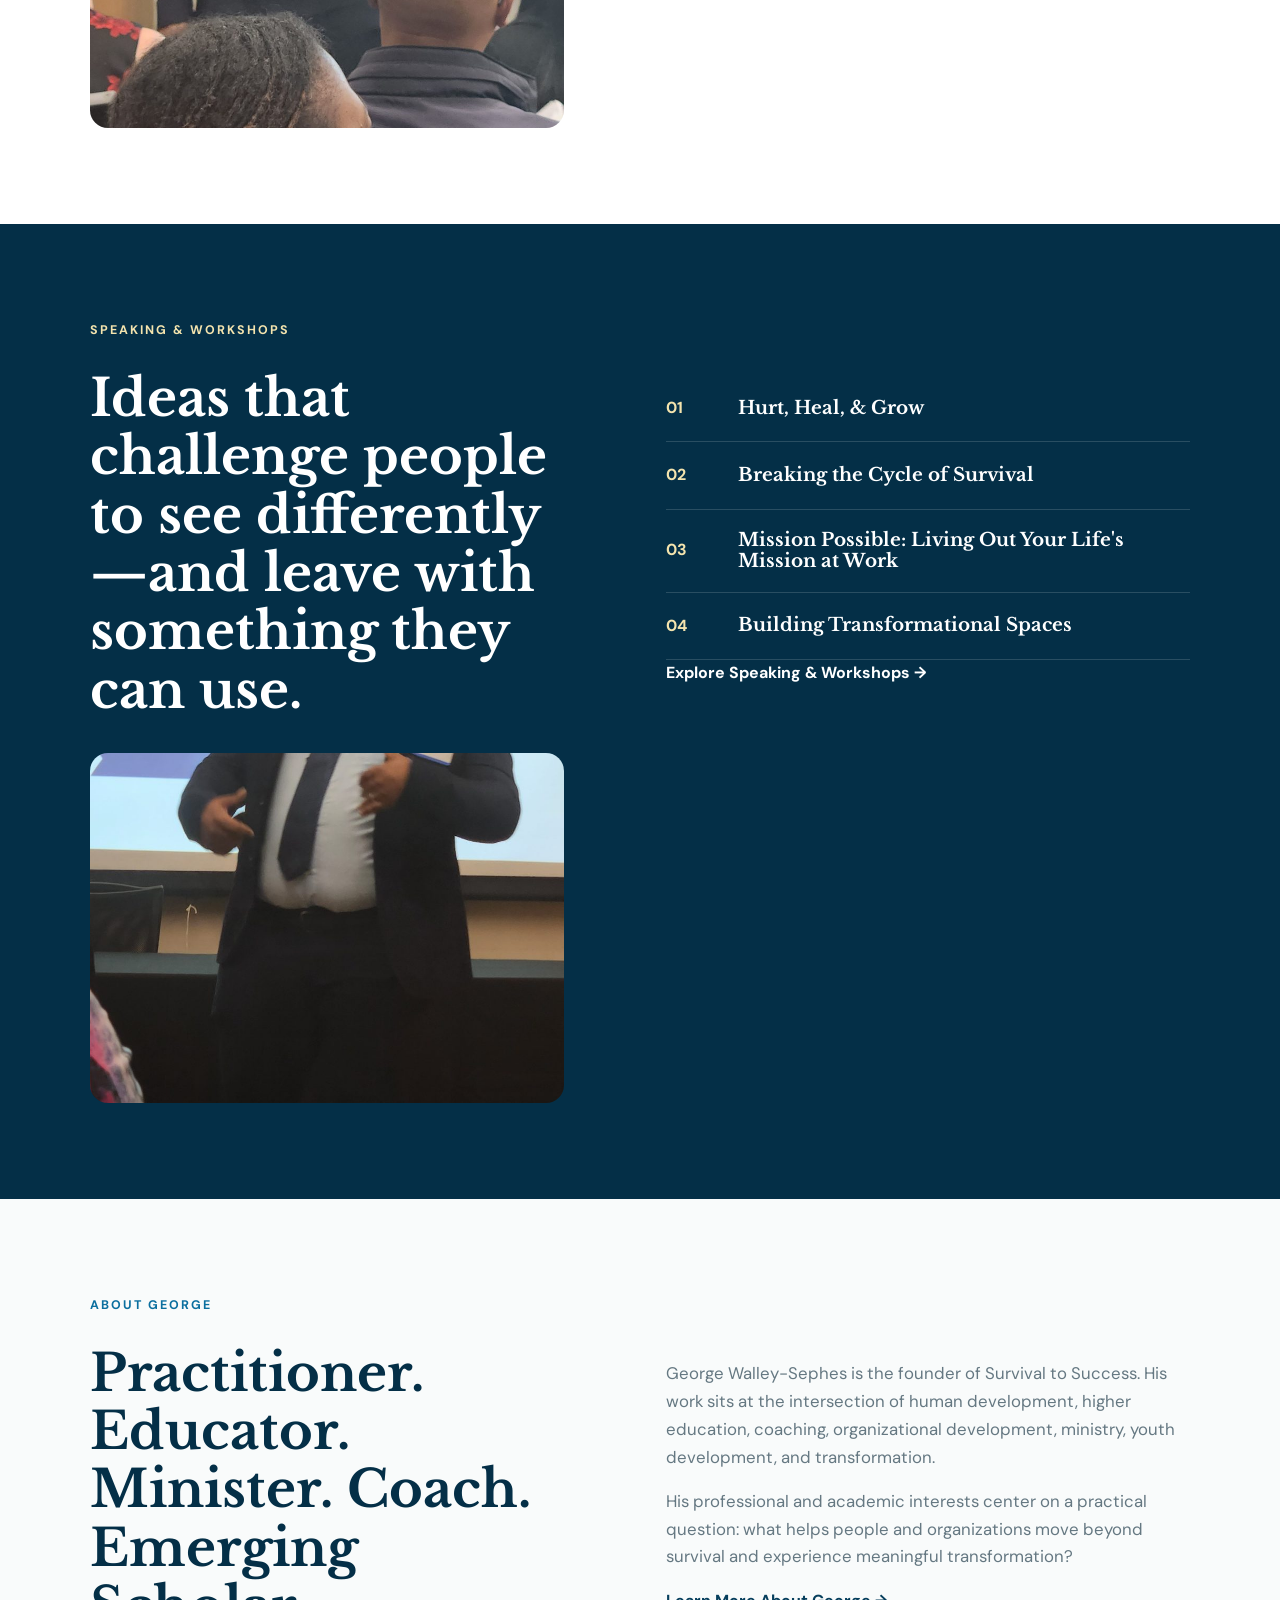
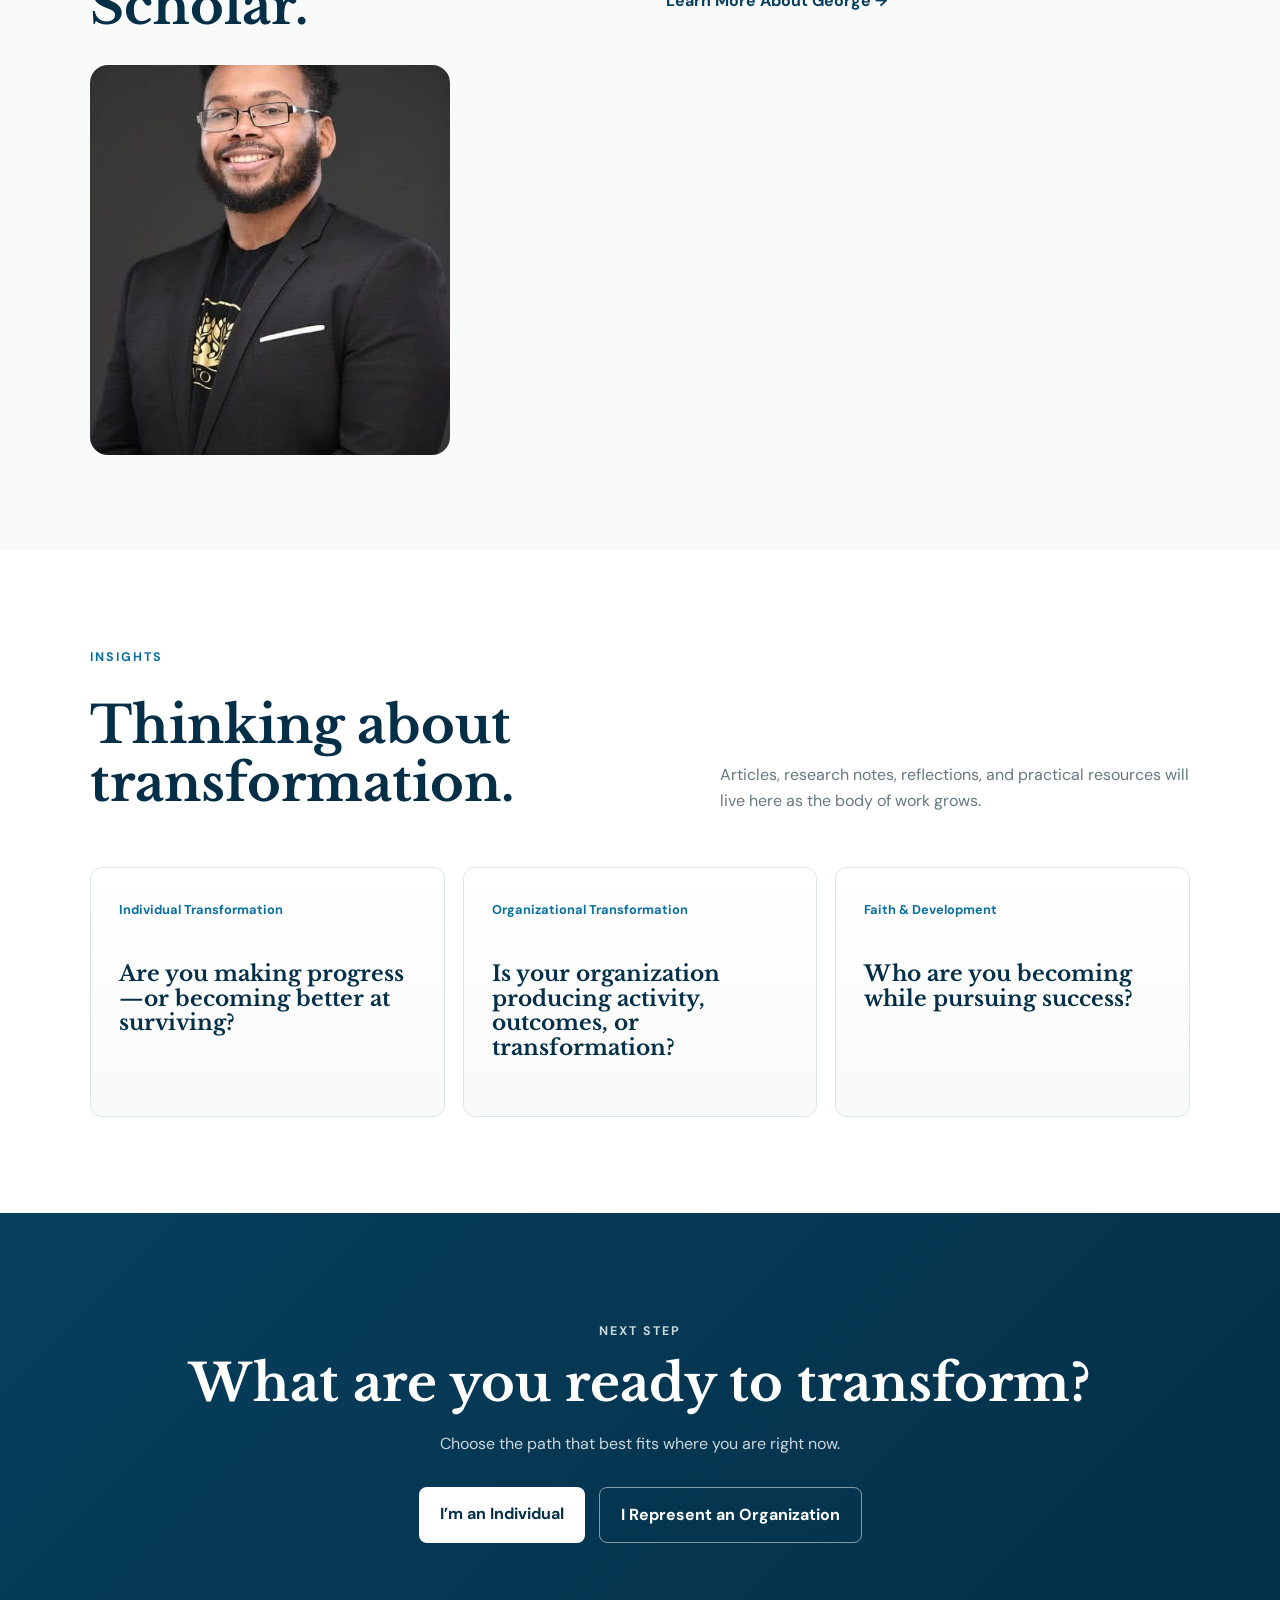
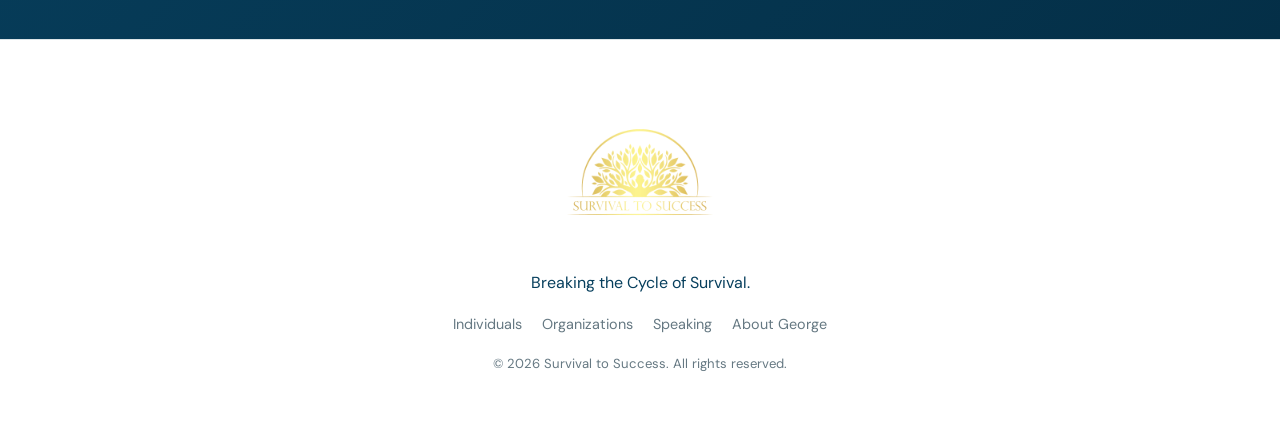
==== commit b06ce098: "Update index.html" ====
--- a/index.html
+++ b/index.html
@@ -94,7 +94,7 @@
     <h2>What are you trying to transform?</h2>
     <div class="path-grid">
       <article class="path-card">
-        <div class="card-photo"><img src="community-outdoor.jpg" alt="Community gathering"></div>
+        <div class="card-photo"><img src="person overwhelmed.png" alt="person sitting down visibly stressed"></div>
         <p class="card-kicker">FOR INDIVIDUALS</p>
         <h3>Your life.</h3>
         <p>For people who are working hard, handling responsibilities, and continuing to move forward—but still feel stuck, unclear, disconnected, or unsure of what comes next.</p>
@@ -107,7 +107,7 @@
       </article>
 
       <article class="path-card">
-        <div class="card-photo"><img src="speaking-room.jpg" alt="George facilitating an organizational workshop"></div>
+        <div class="card-photo"><img src="business meeting.png" alt="business meeting at a desk"></div>
         <p class="card-kicker">FOR ORGANIZATIONS</p>
         <h3>Your organization.</h3>
         <p>For schools, nonprofits, faith communities, and businesses that want to create environments where people can grow, develop, and transform—not simply meet expectations.</p>
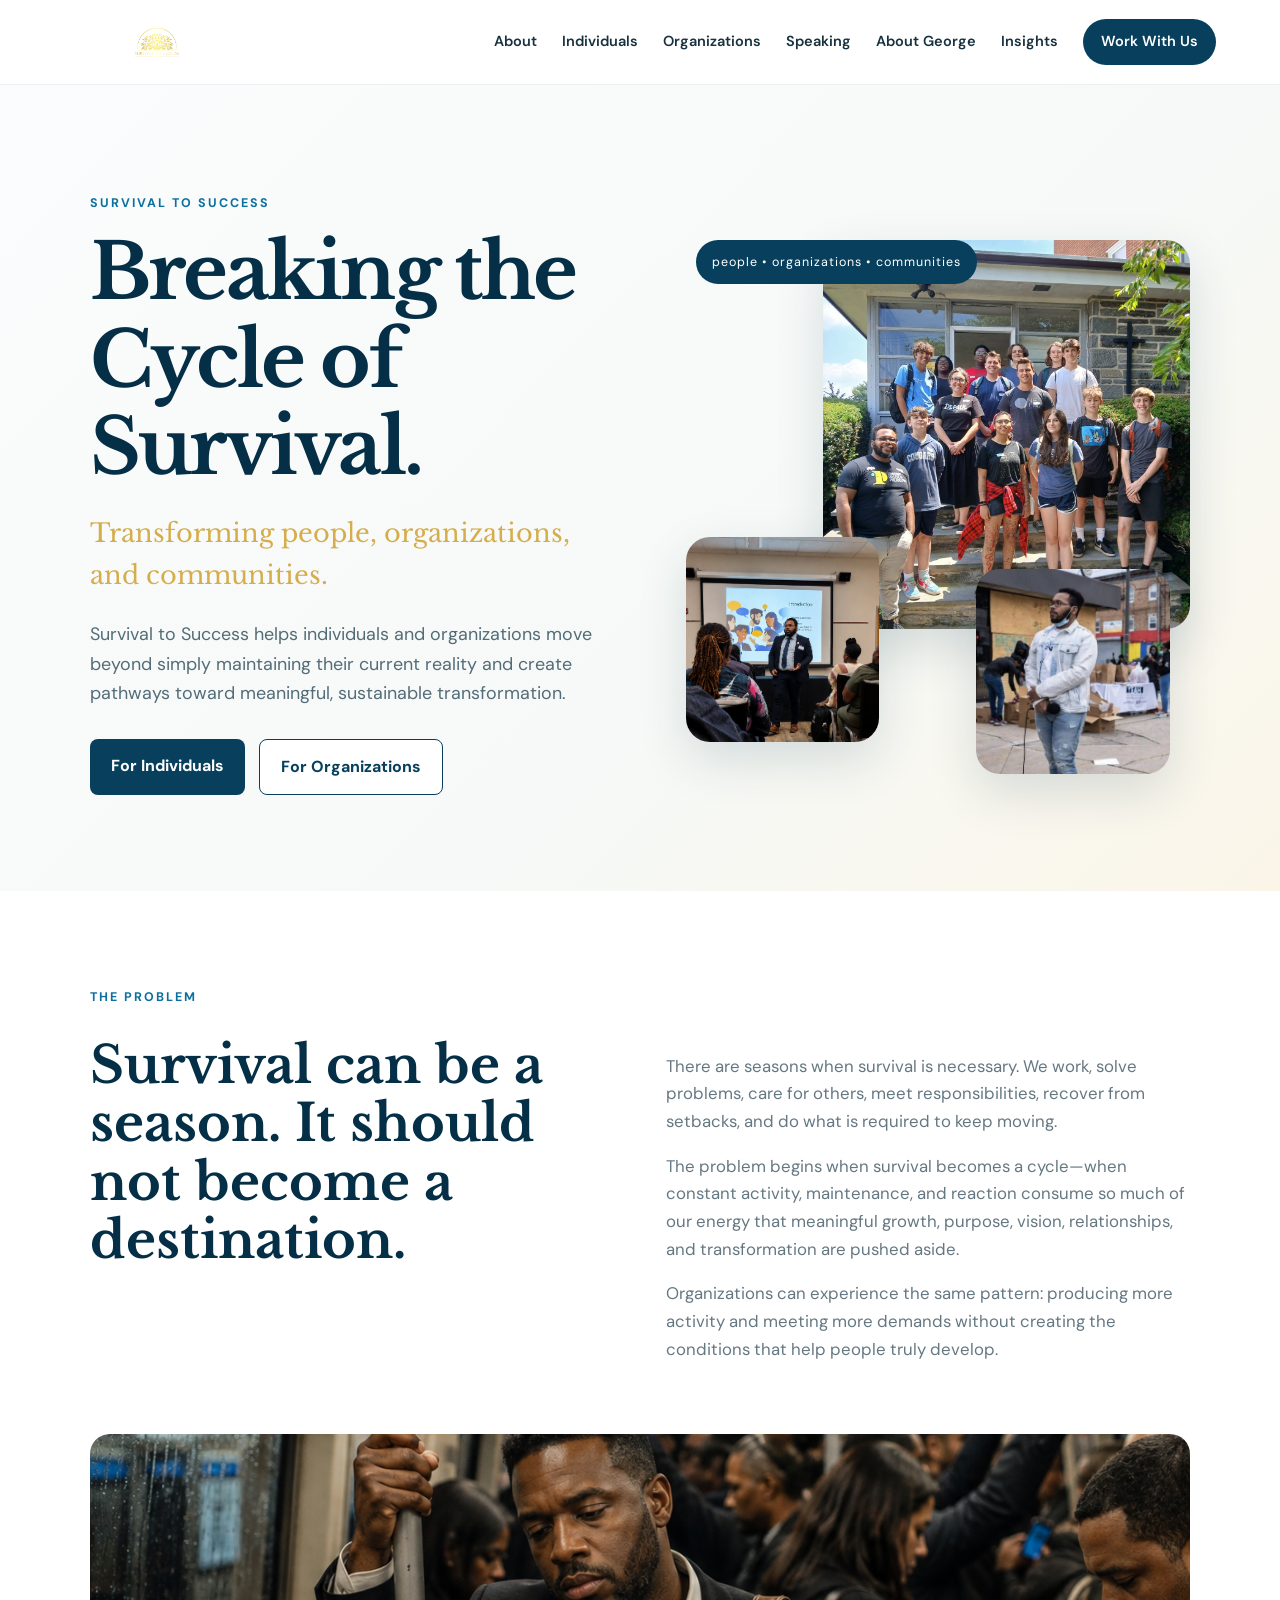
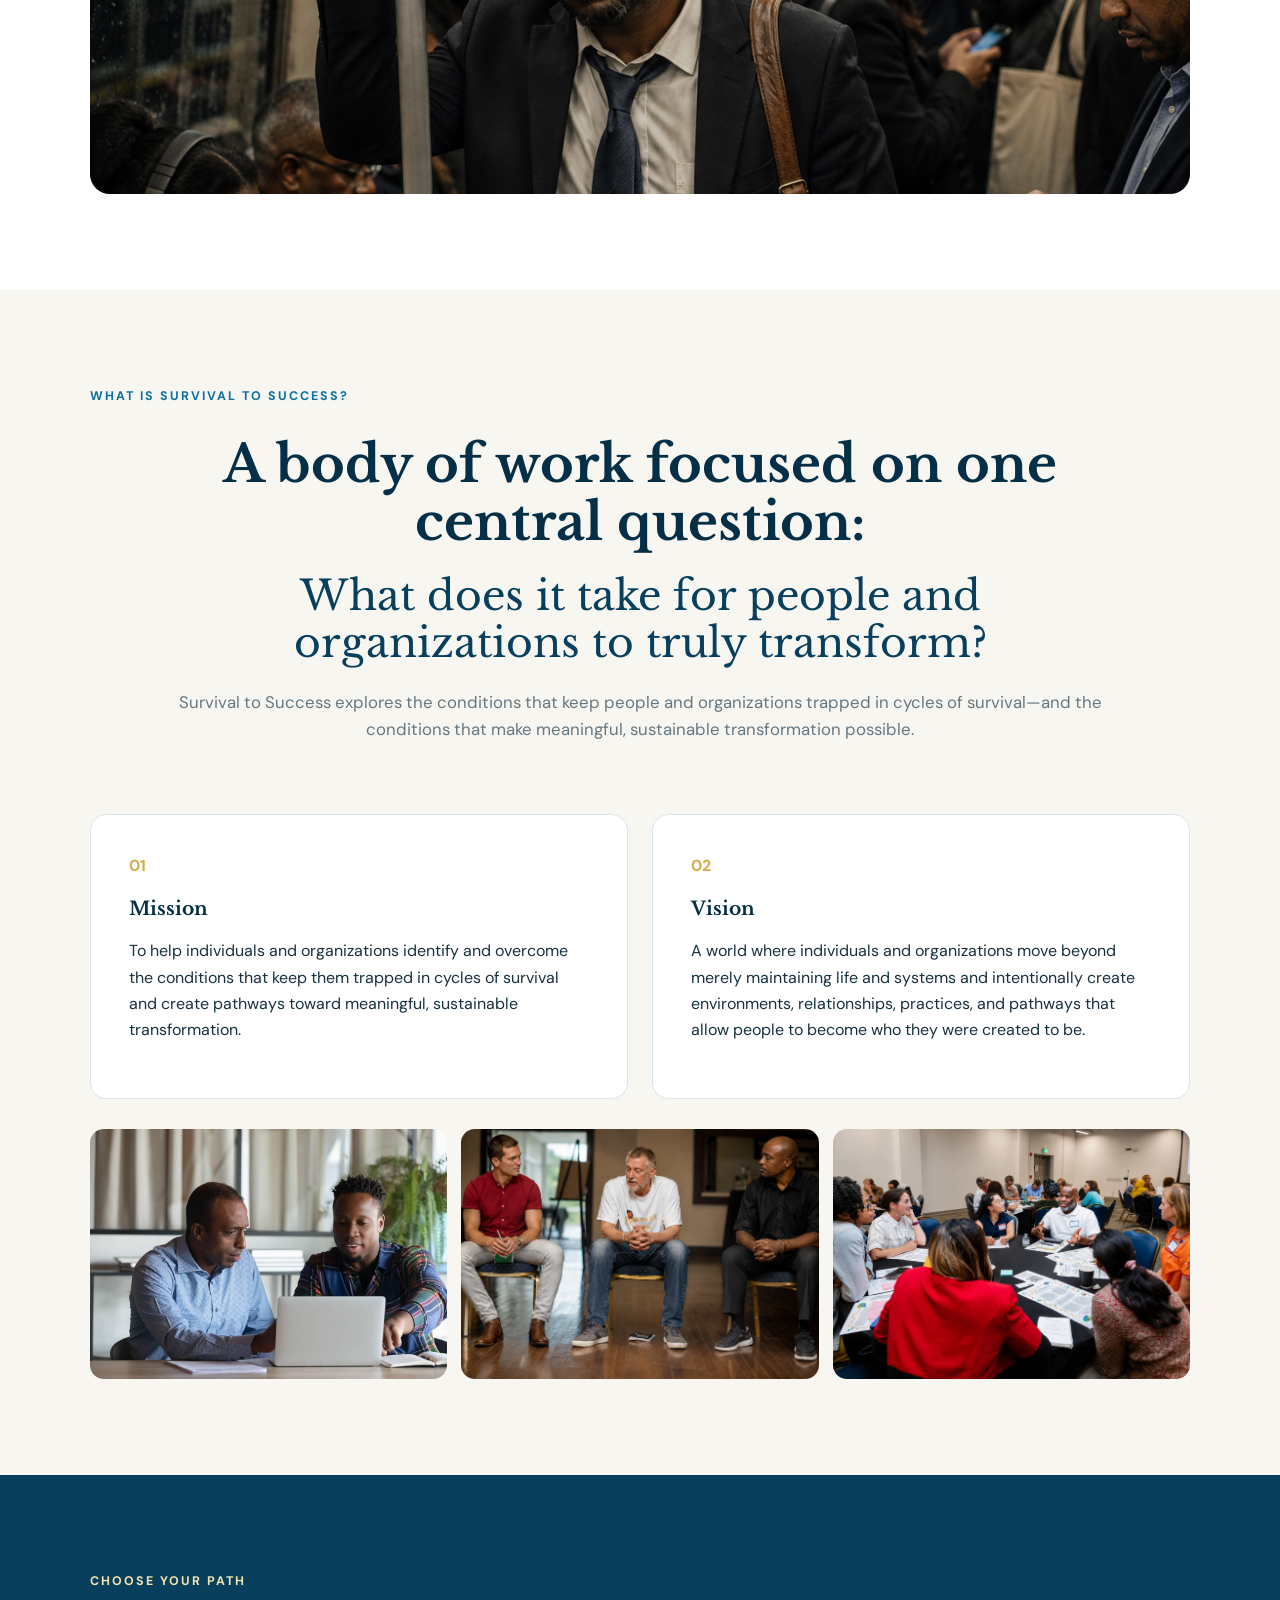
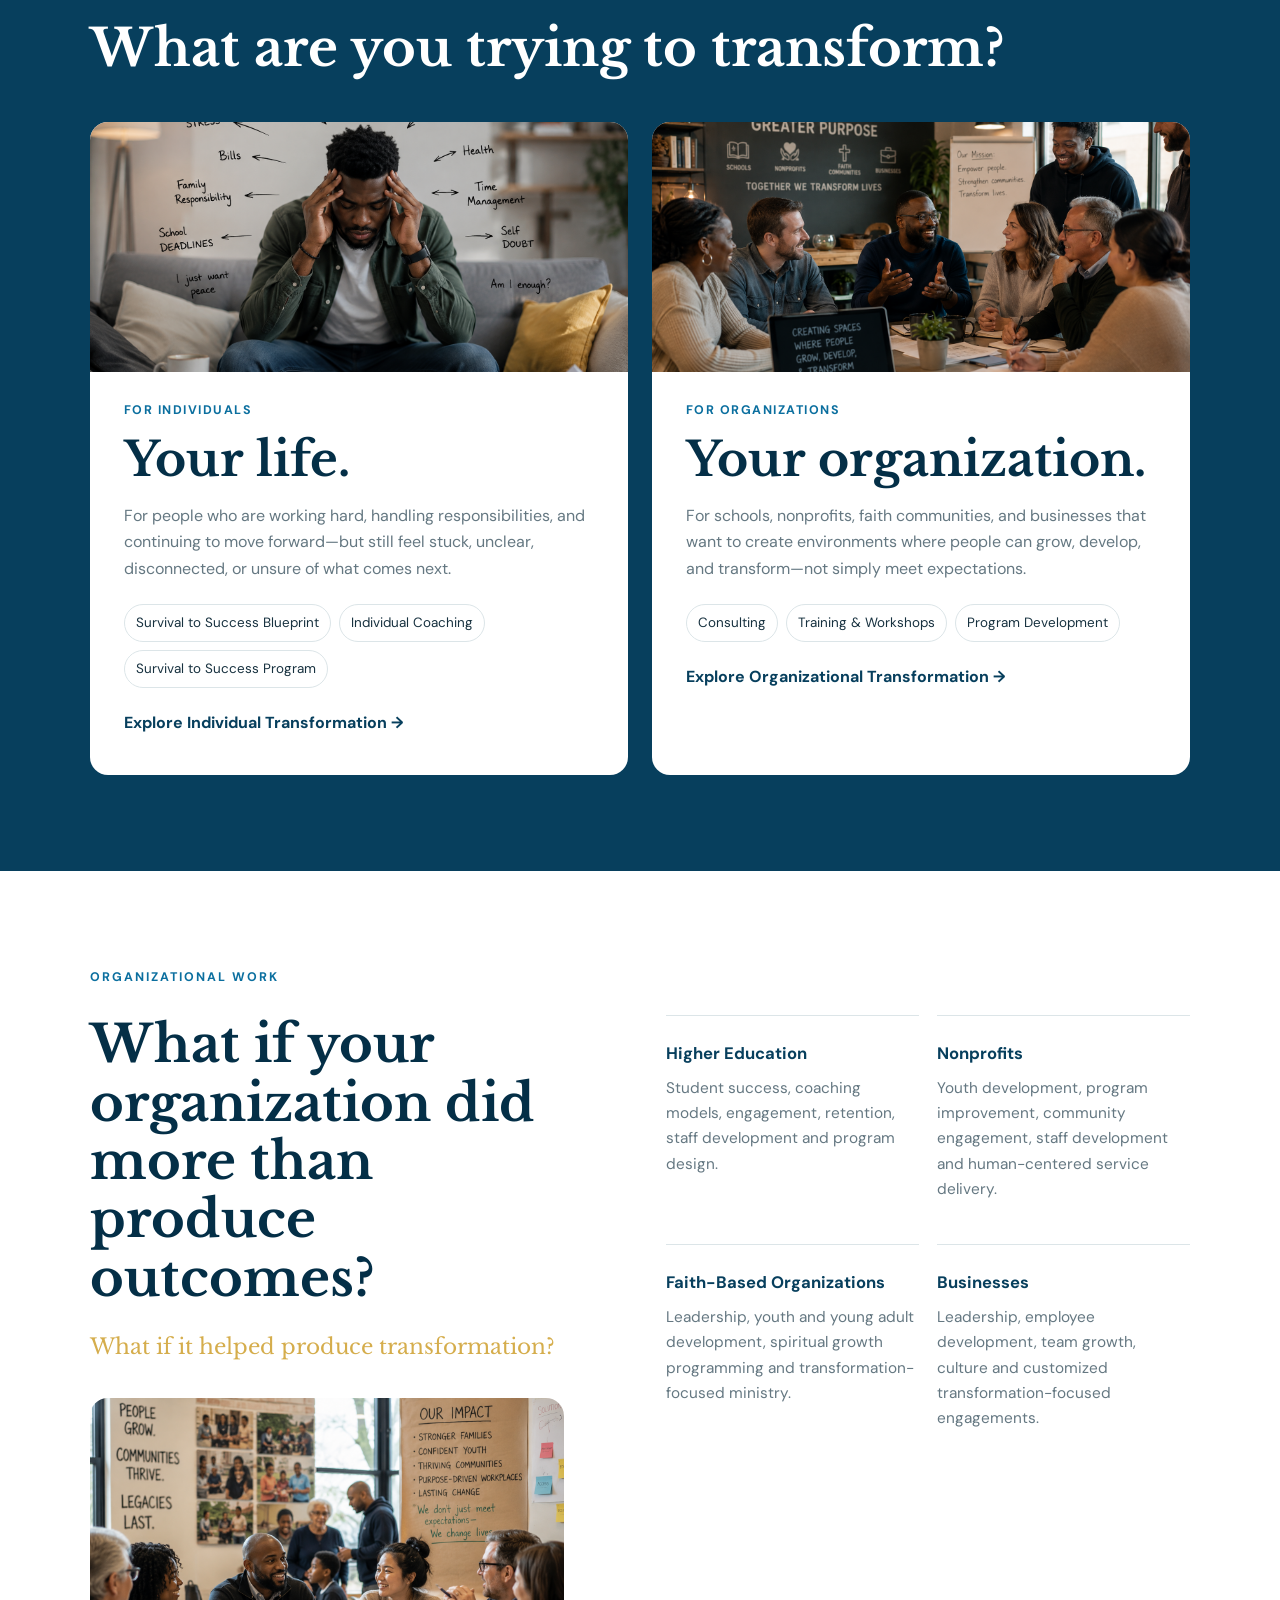
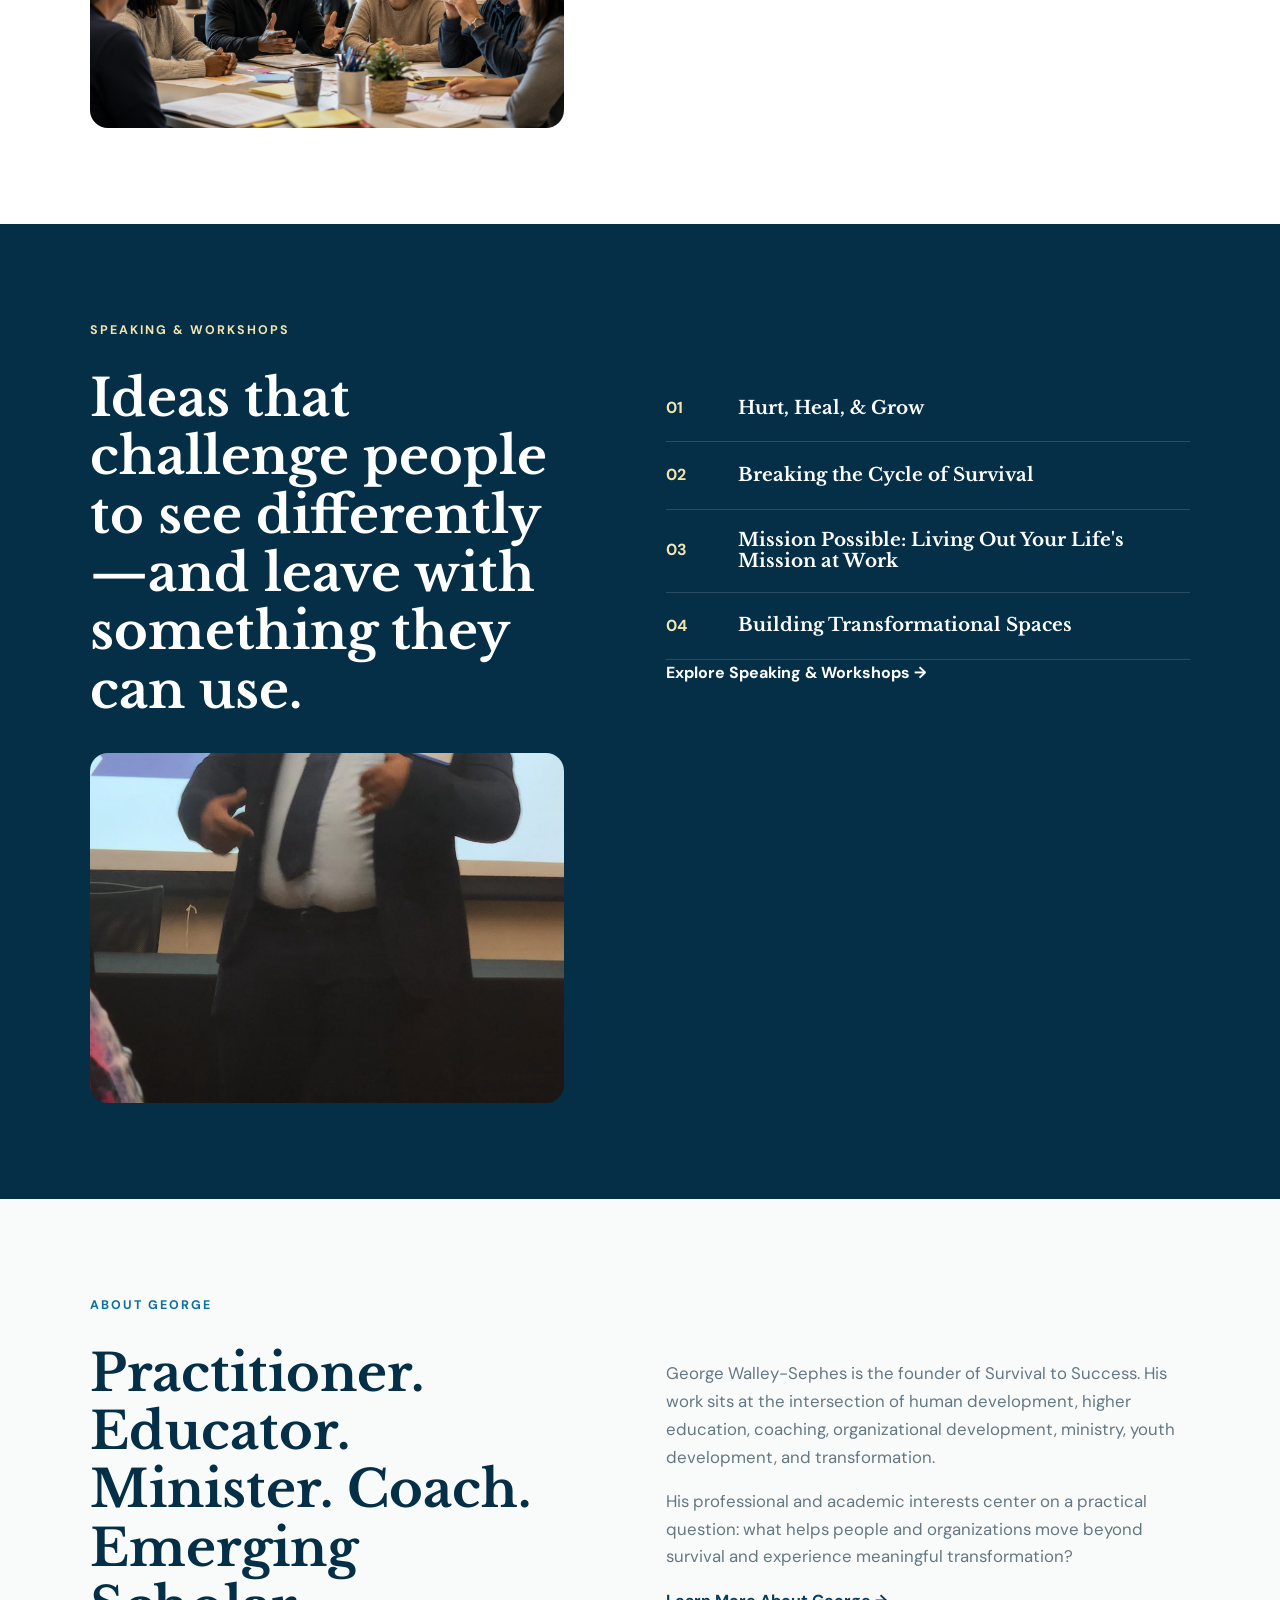
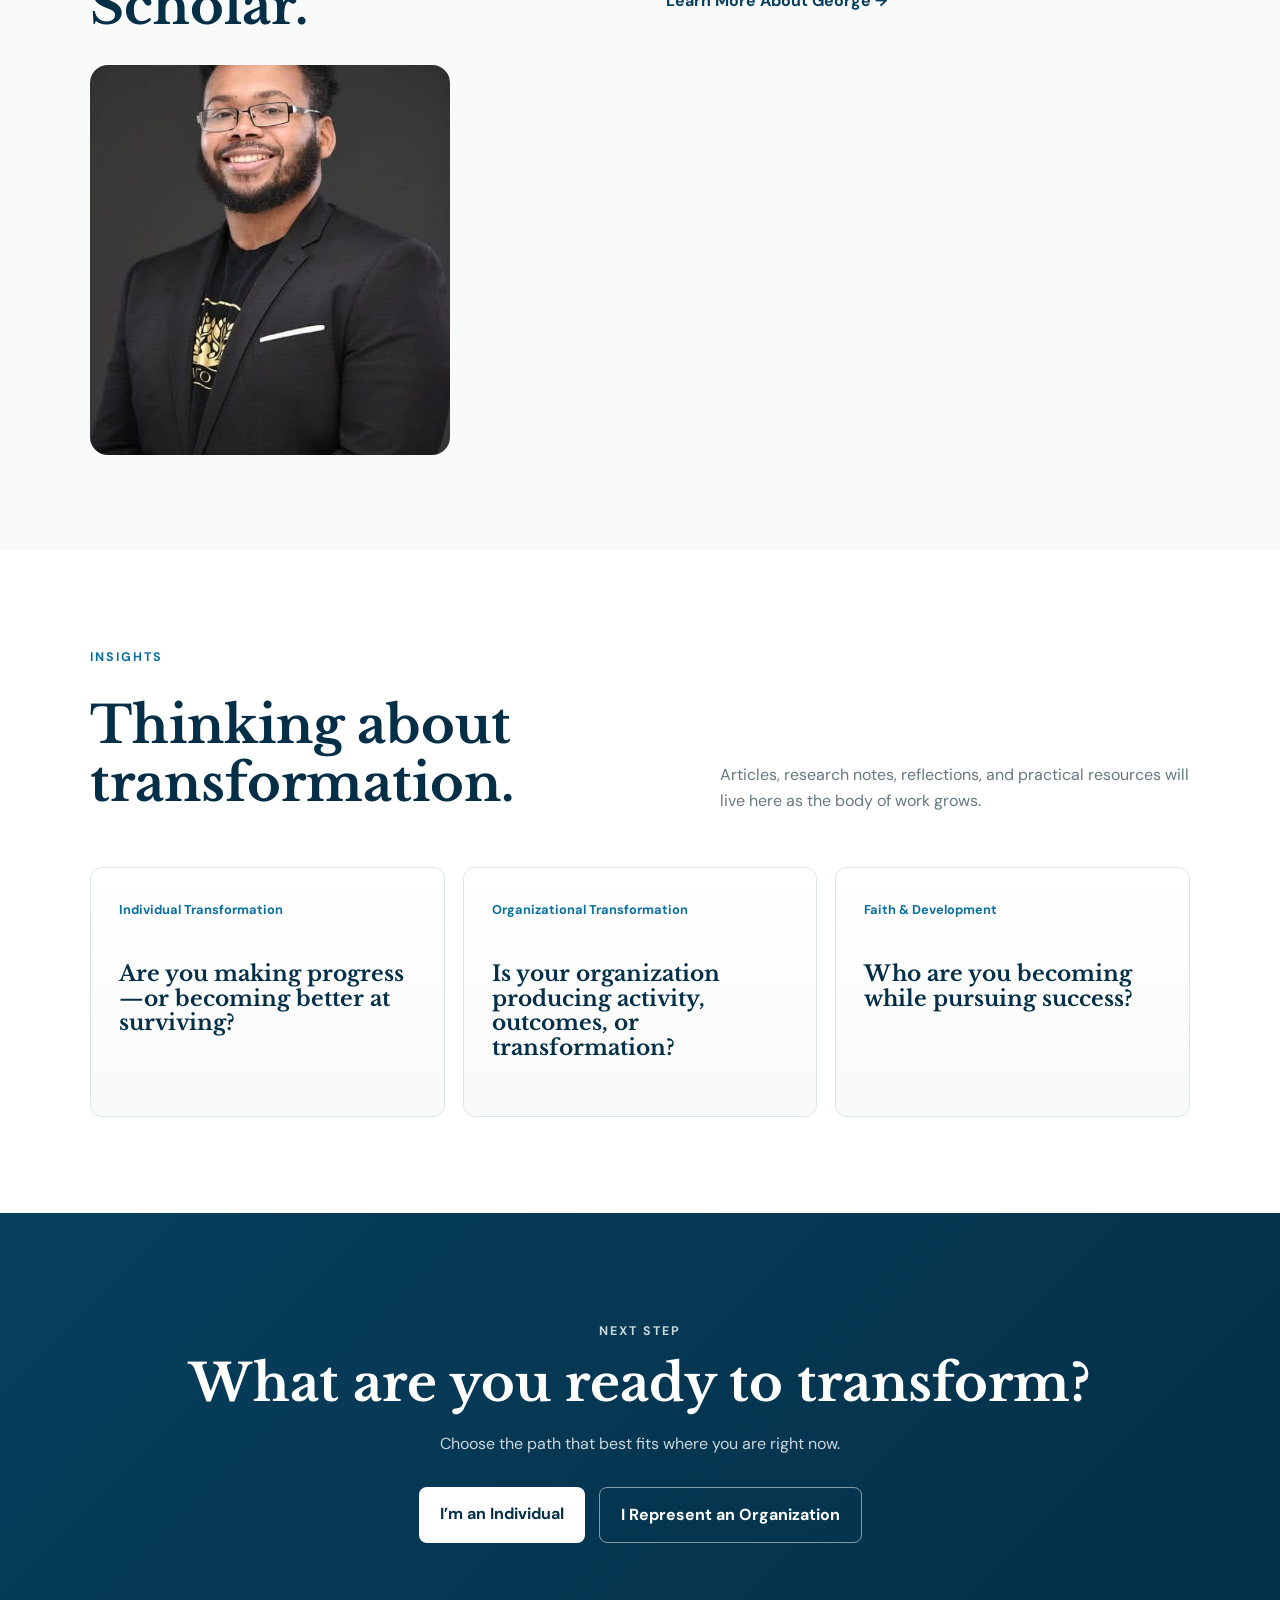
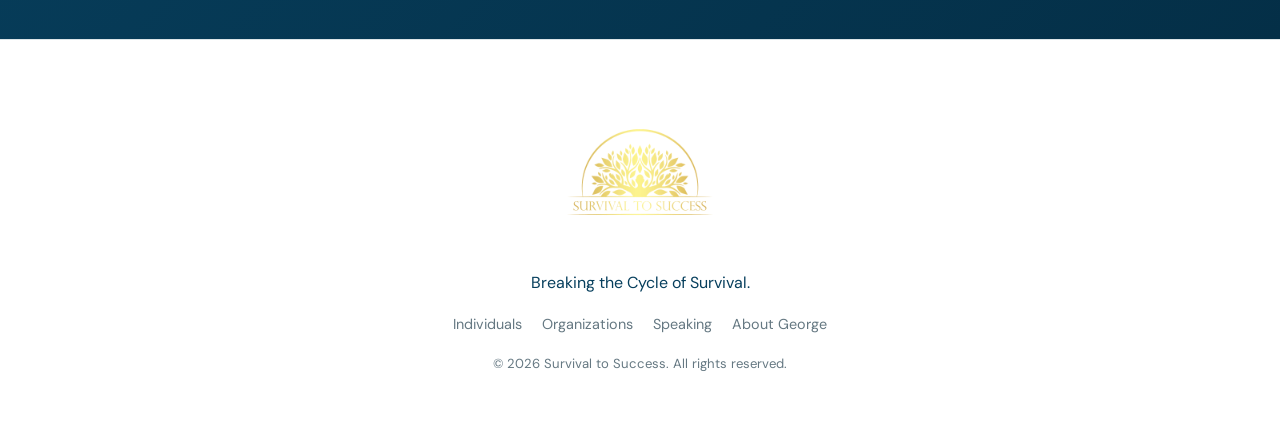
==== commit be202fa7: "Update index.html" ====
--- a/index.html
+++ b/index.html
@@ -127,7 +127,7 @@
       <div>
         <h2>What if your organization did more than produce outcomes?</h2>
         <p class="accent-question">What if it helped produce transformation?</p>
-        <div class="section-photo"><img src="speaking-audience.jpg" alt="George presenting to a professional audience"></div>
+        <div class="section-photo"><img src="organization impact.png" alt="A work team meeting together"></div>
       </div>
       <div class="audience-grid">
         <div><strong>Higher Education</strong><span>Student success, coaching models, engagement, retention, staff development and program design.</span></div>
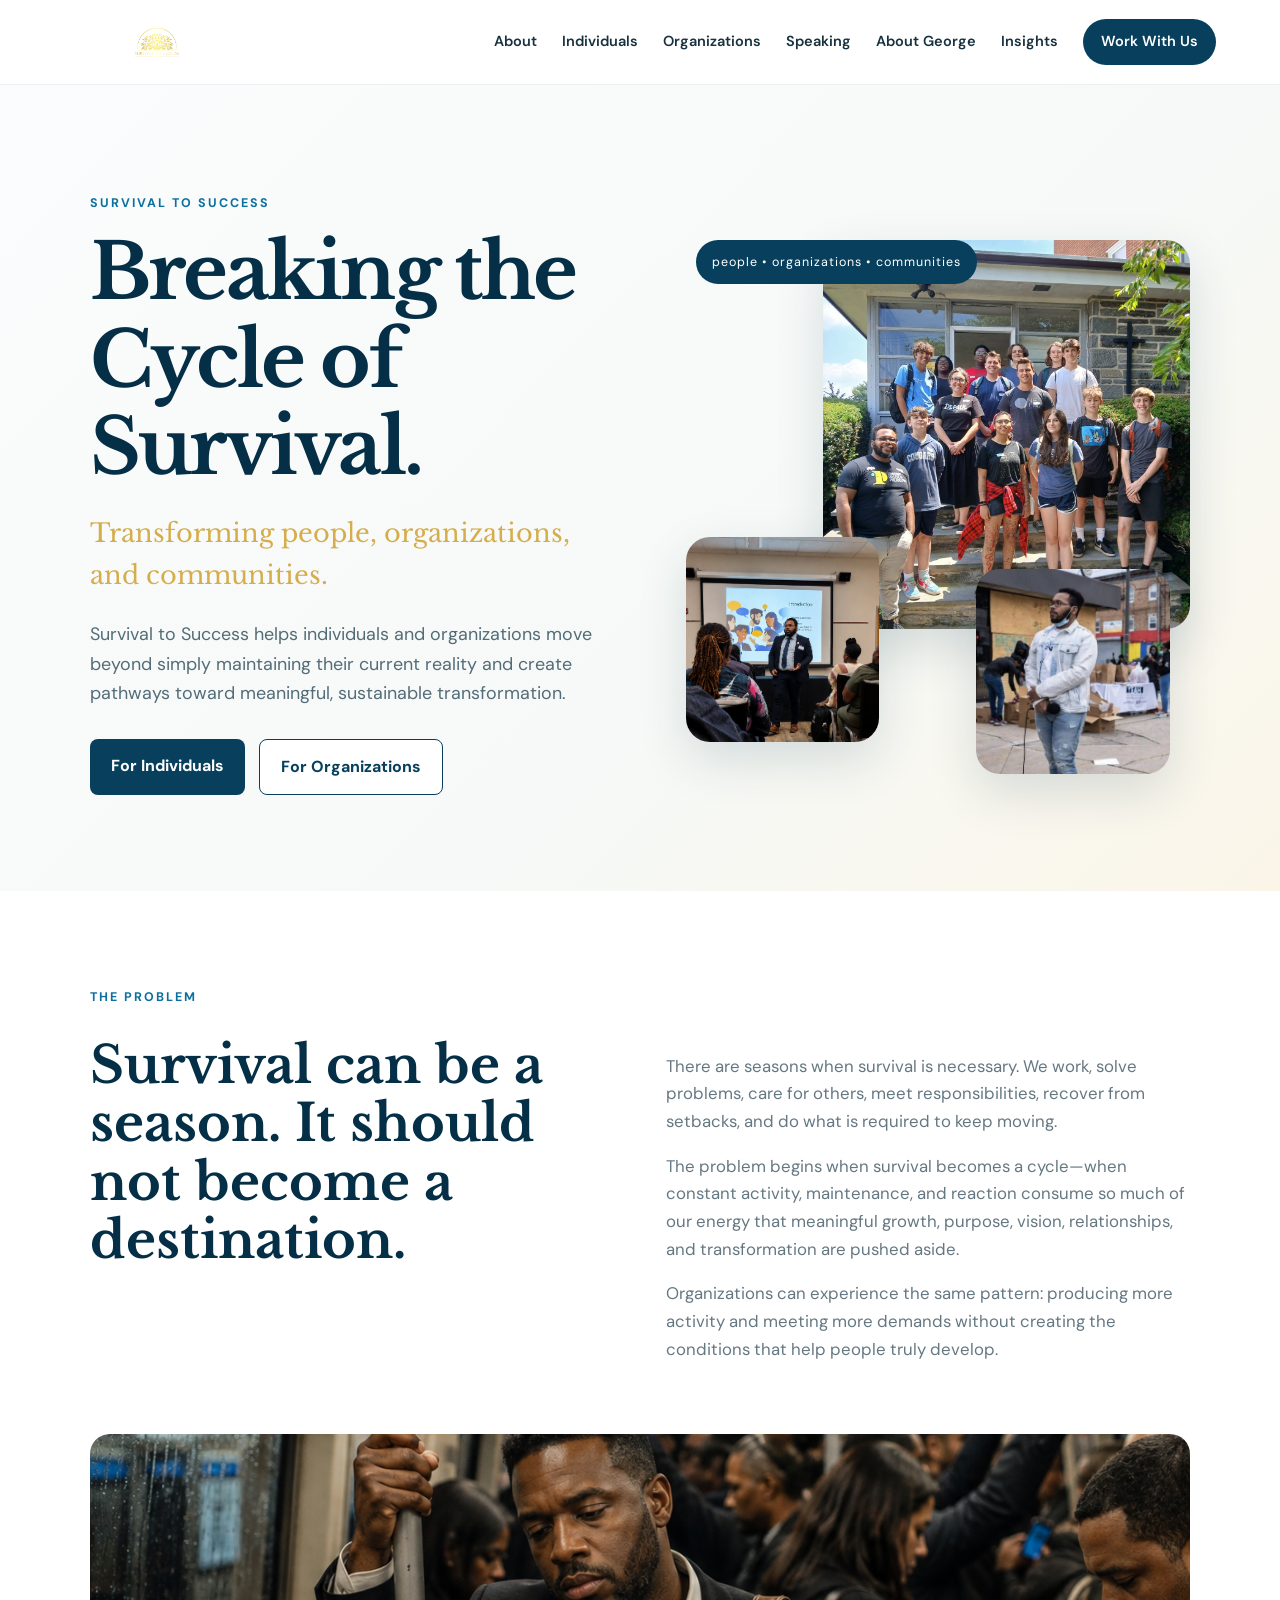
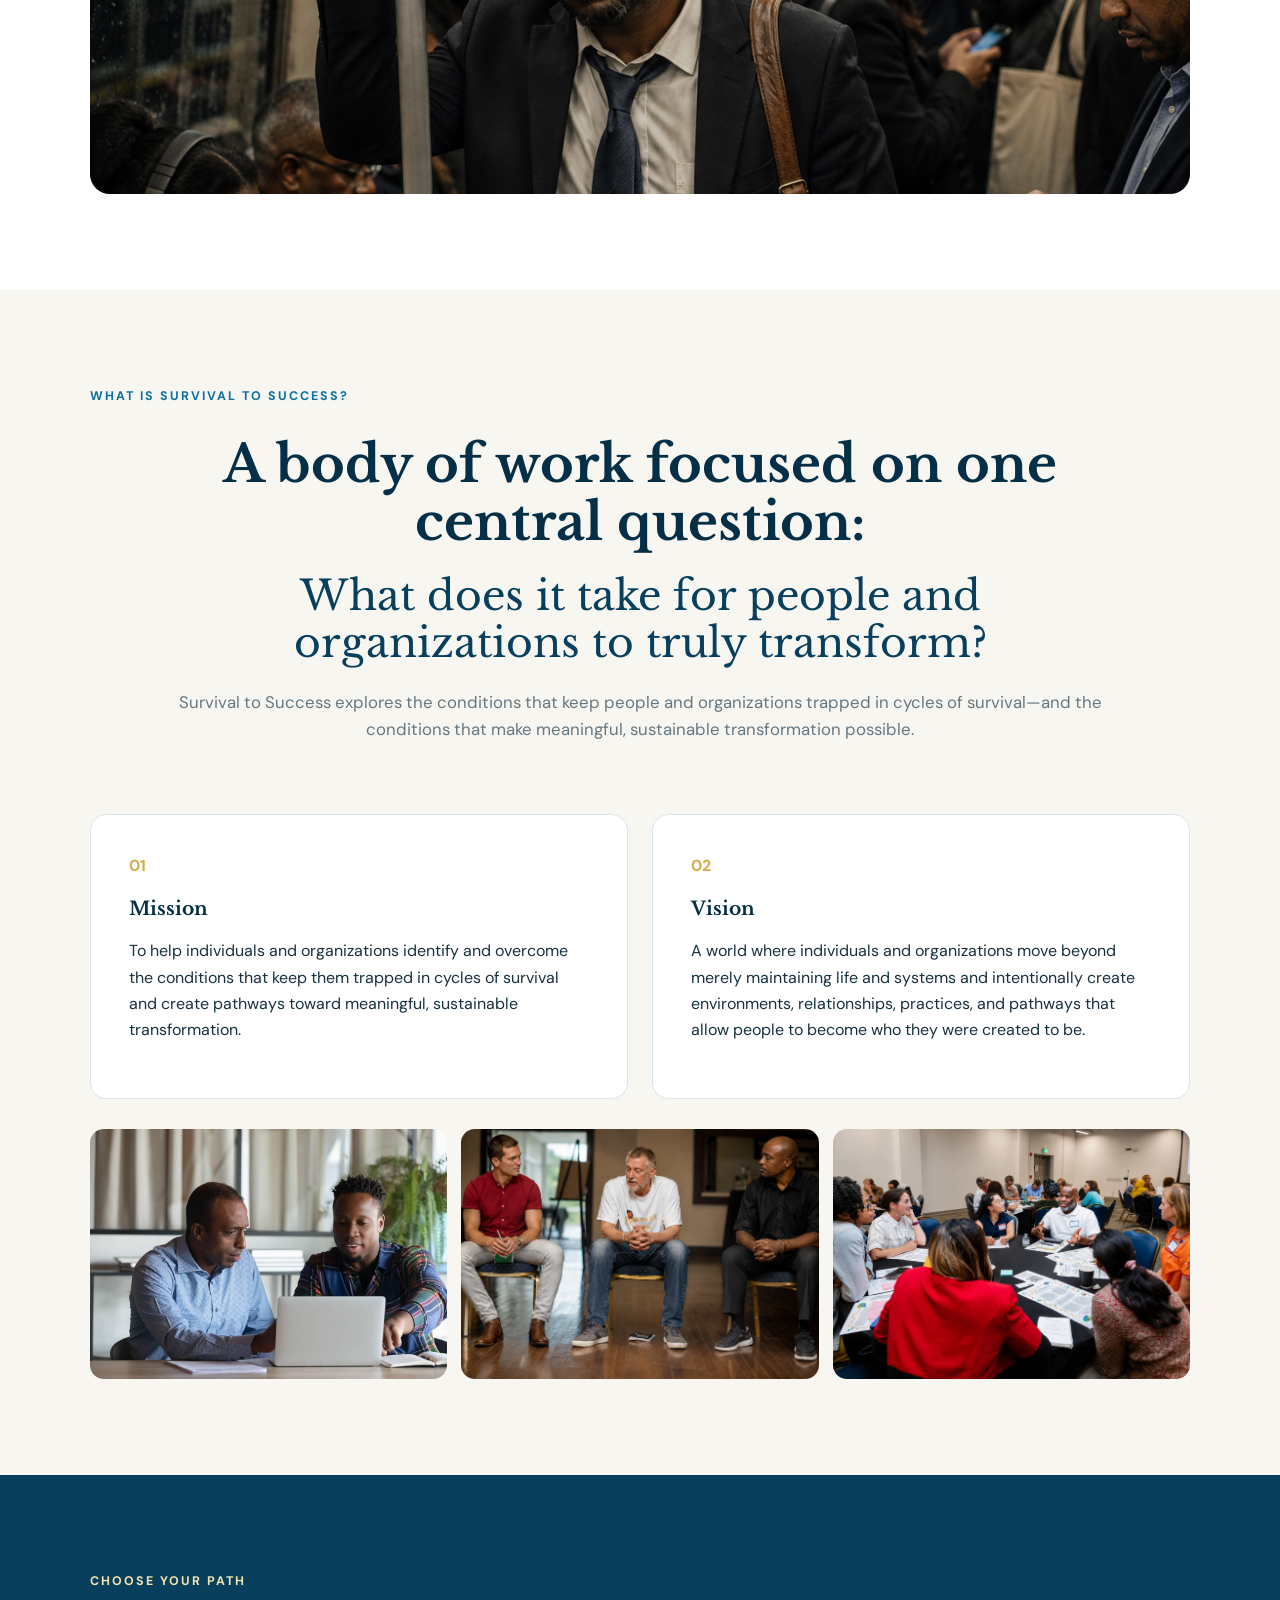
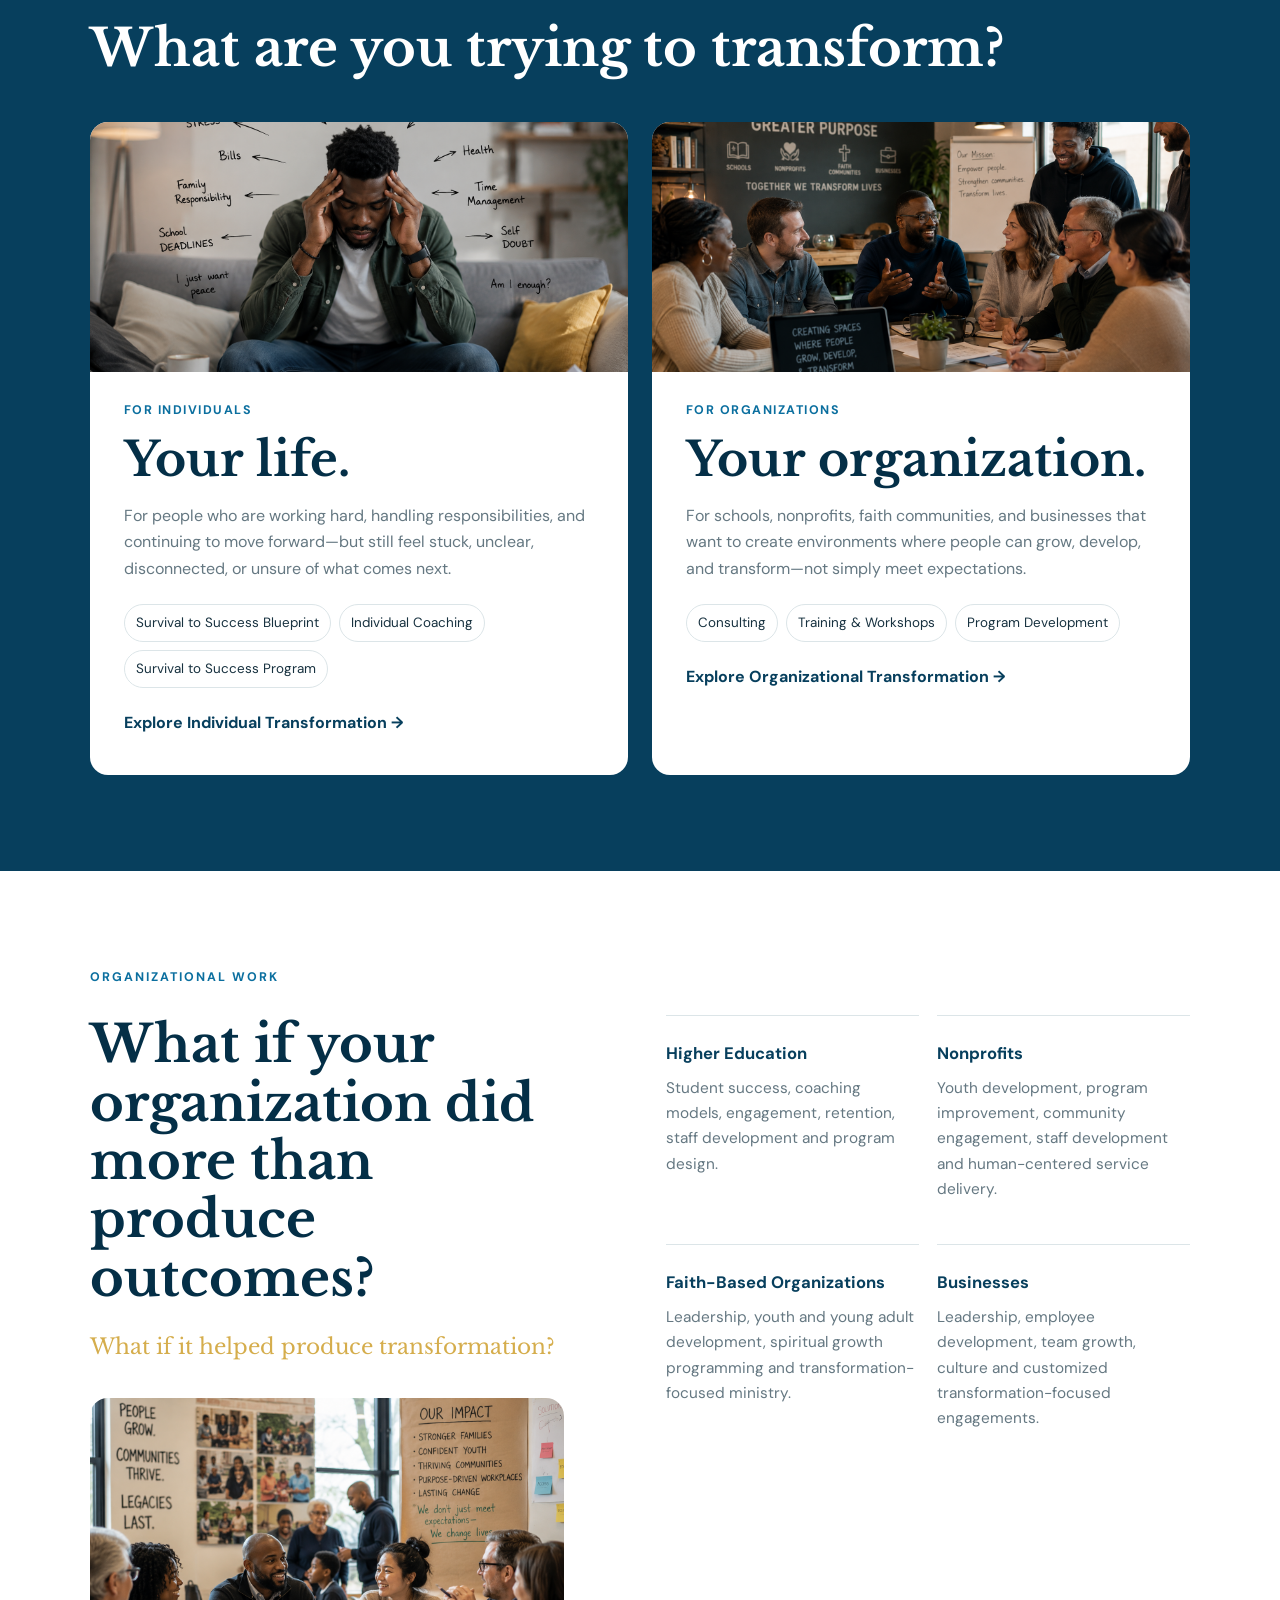
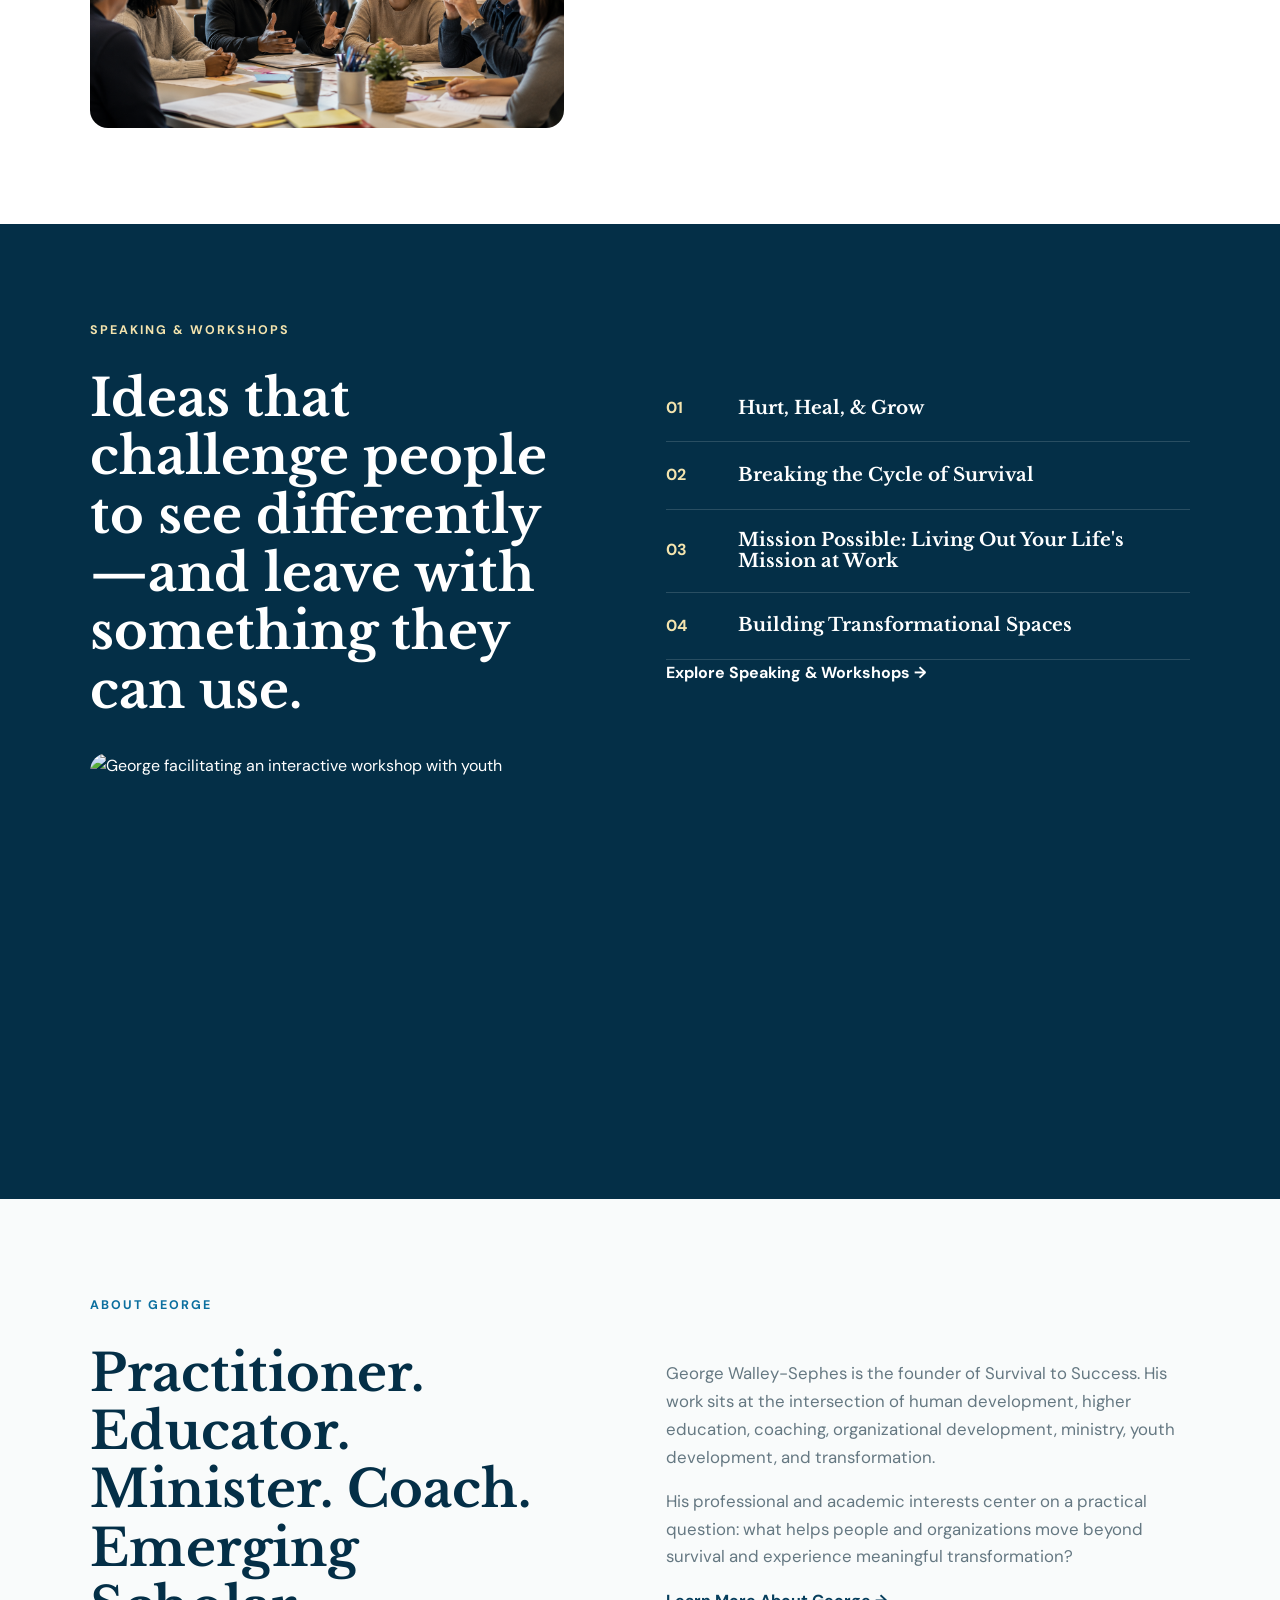
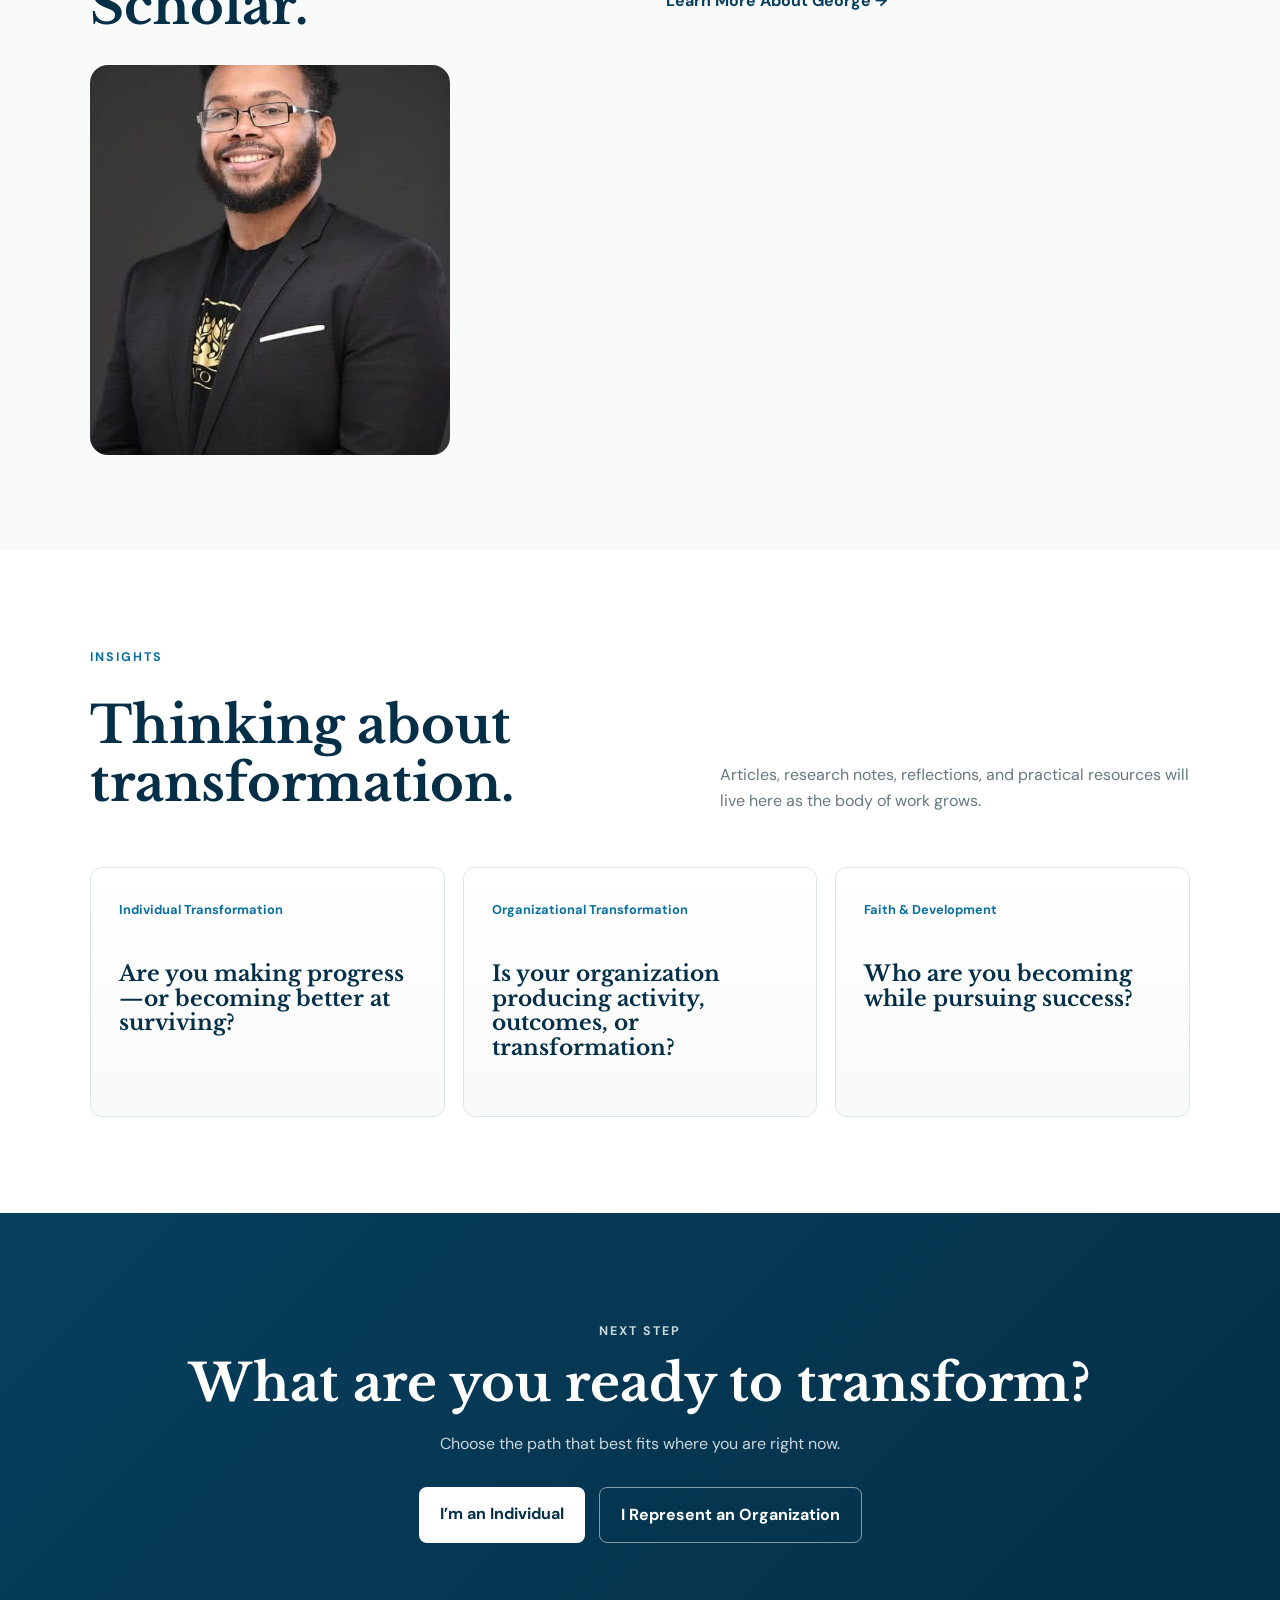
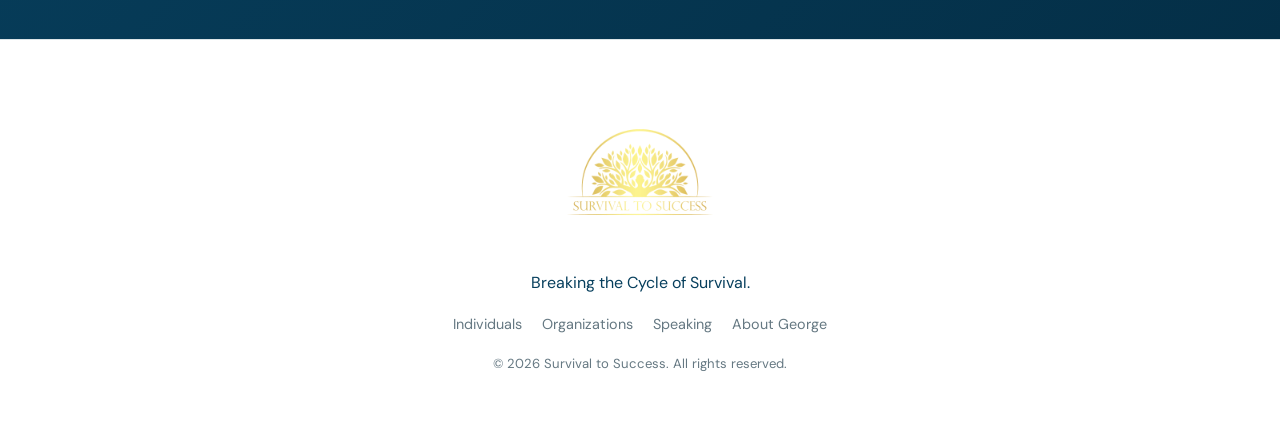
==== commit 46b88353: "Update index.html" ====
--- a/index.html
+++ b/index.html
@@ -143,7 +143,7 @@
     <div class="split">
       <div>
         <h2>Ideas that challenge people to see differently—and leave with something they can use.</h2>
-        <div class="section-photo dark-photo"><img src="workshop-slide.jpg" alt="George facilitating an interactive workshop"></div>
+        <div class="section-photo dark-photo"><img src="MBK Cares workshop.jpg" alt="George facilitating an interactive workshop with youth"></div>
       </div>
       <div class="workshop-list original-workshops">
         <article><span>01</span><h3>Hurt, Heal, & Grow</h3></article>
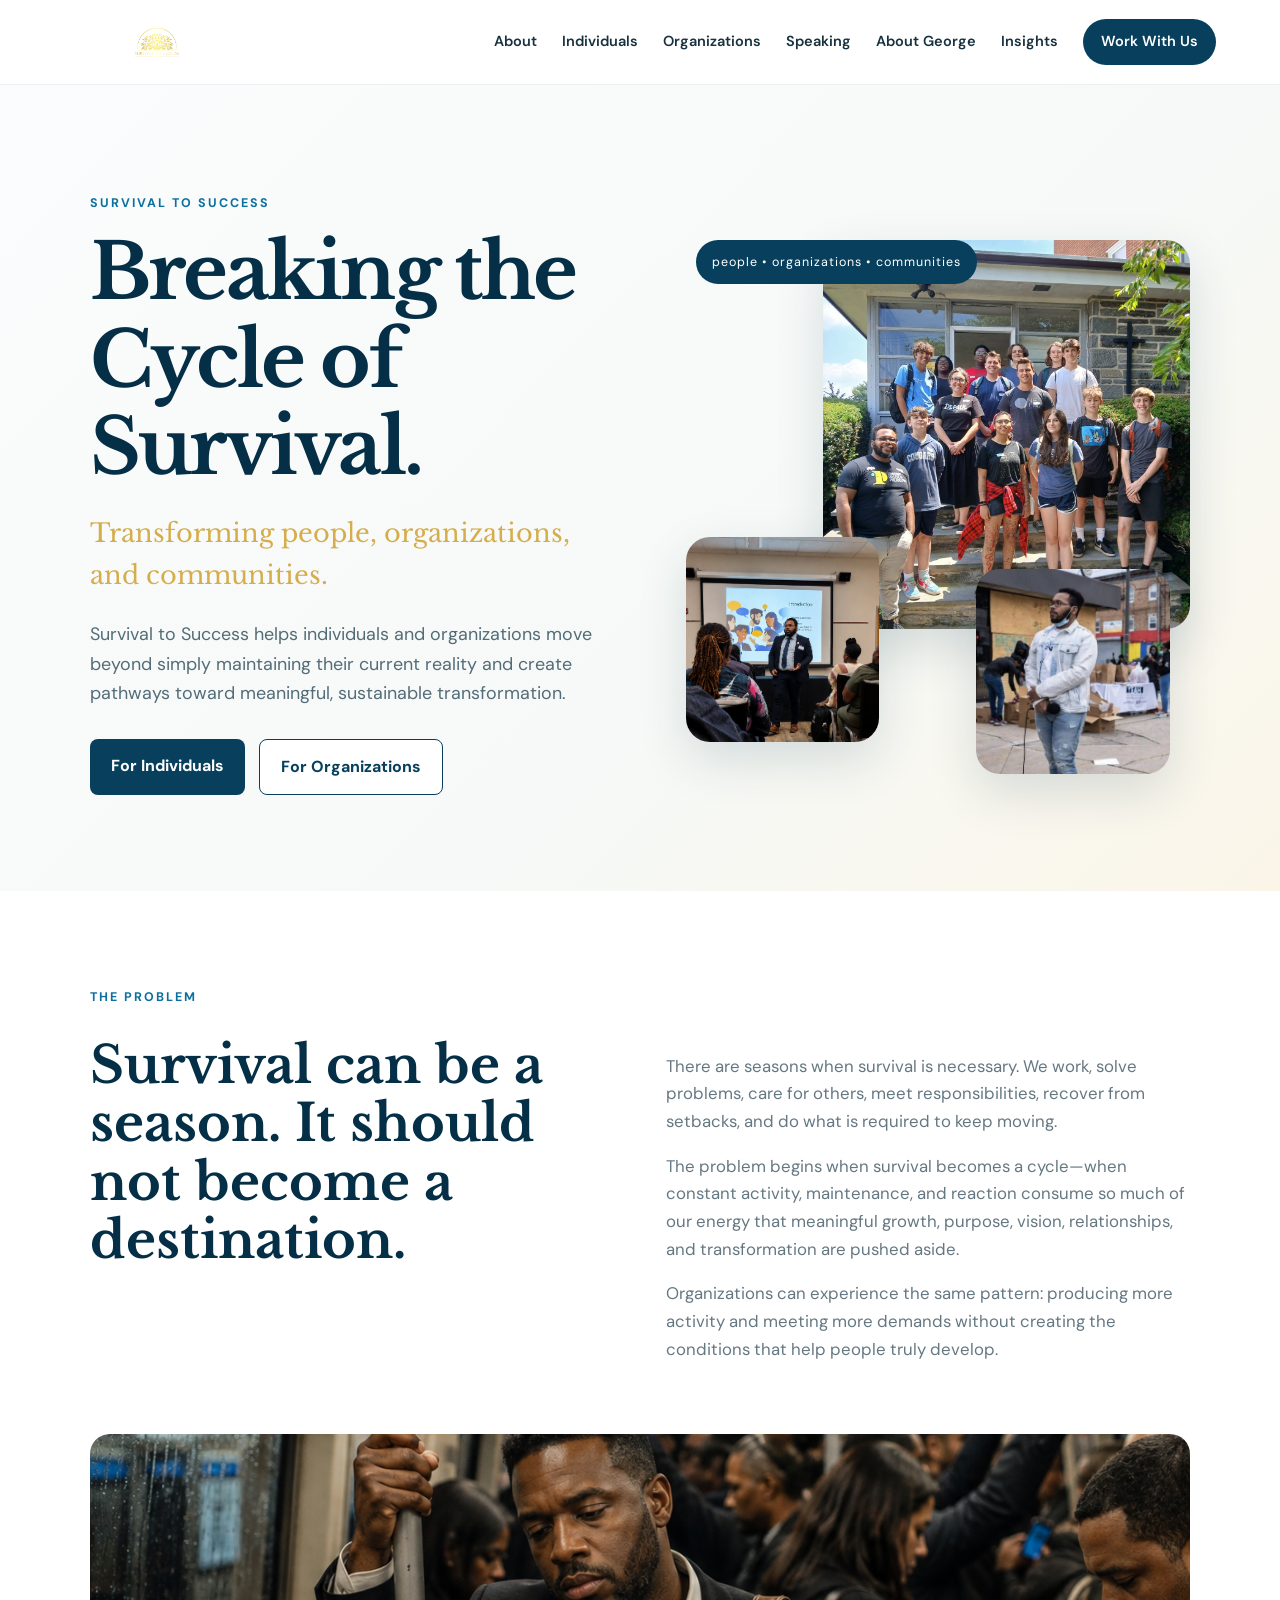
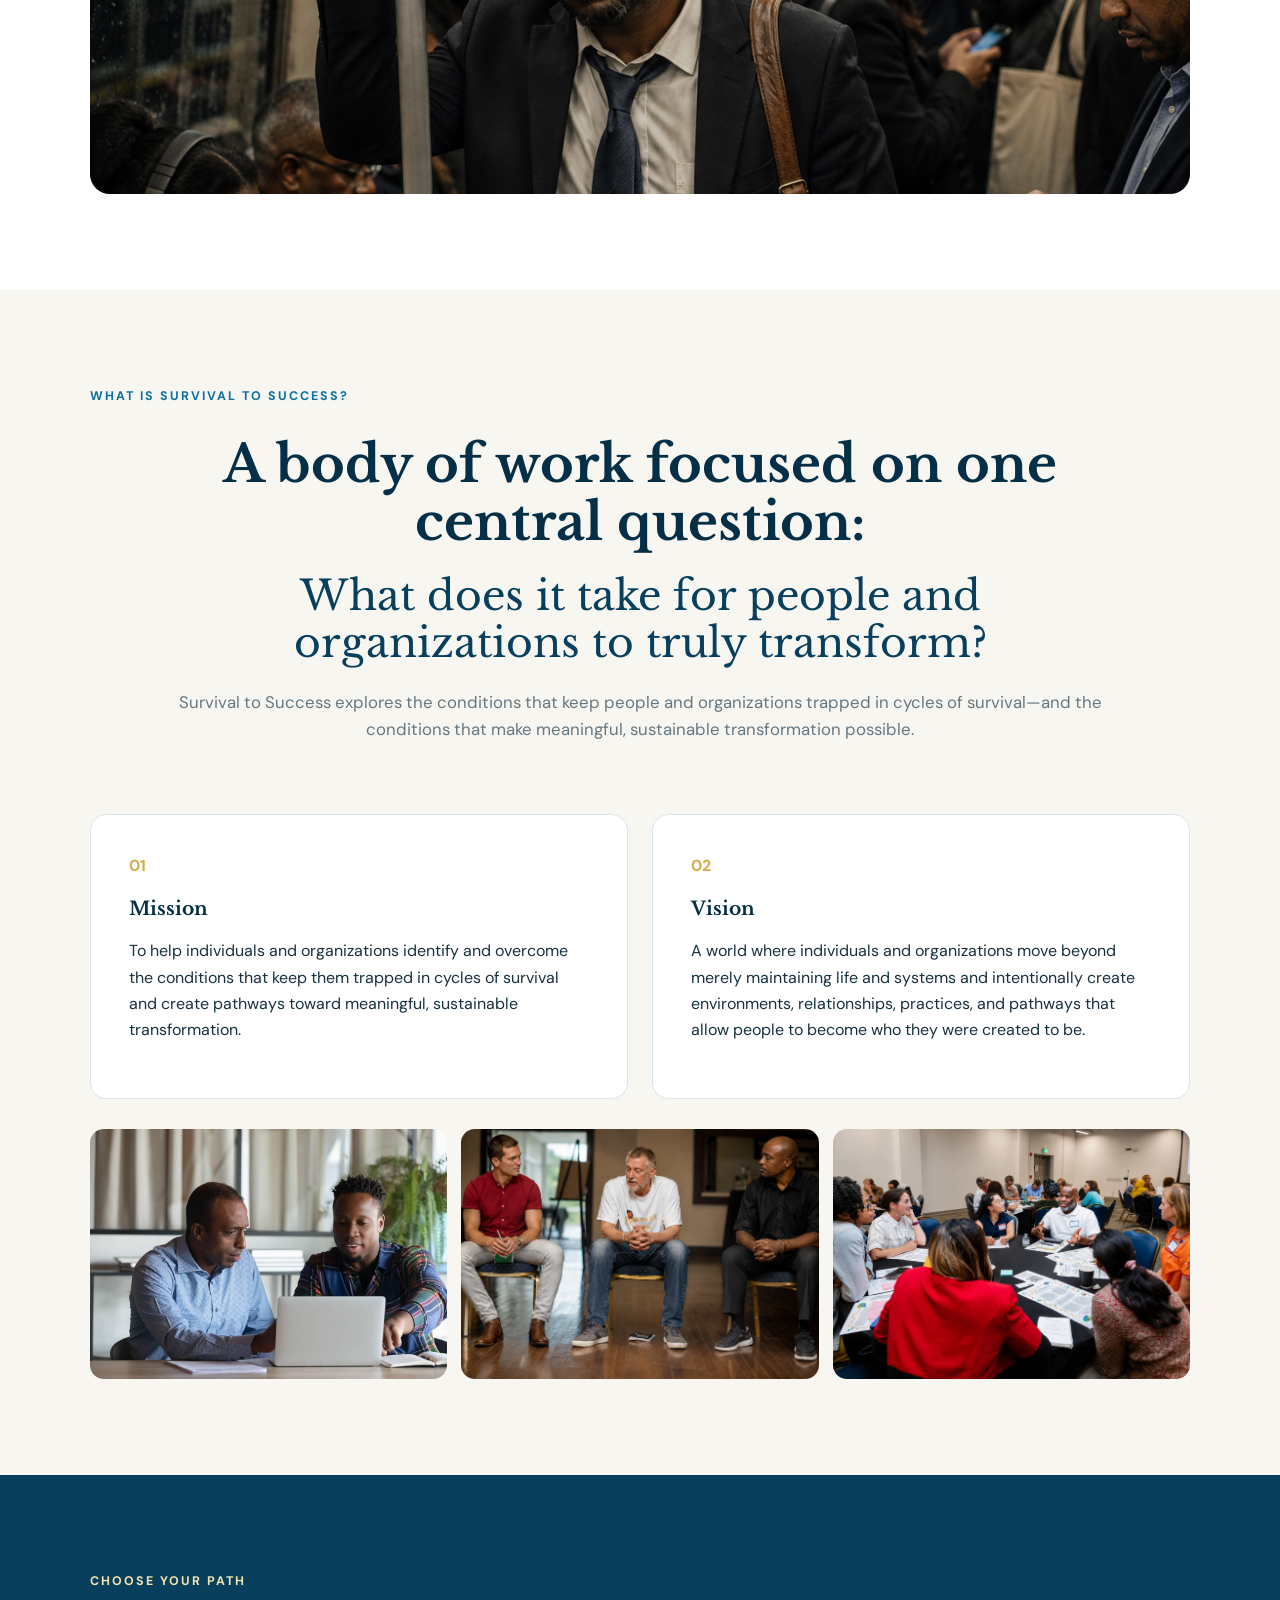
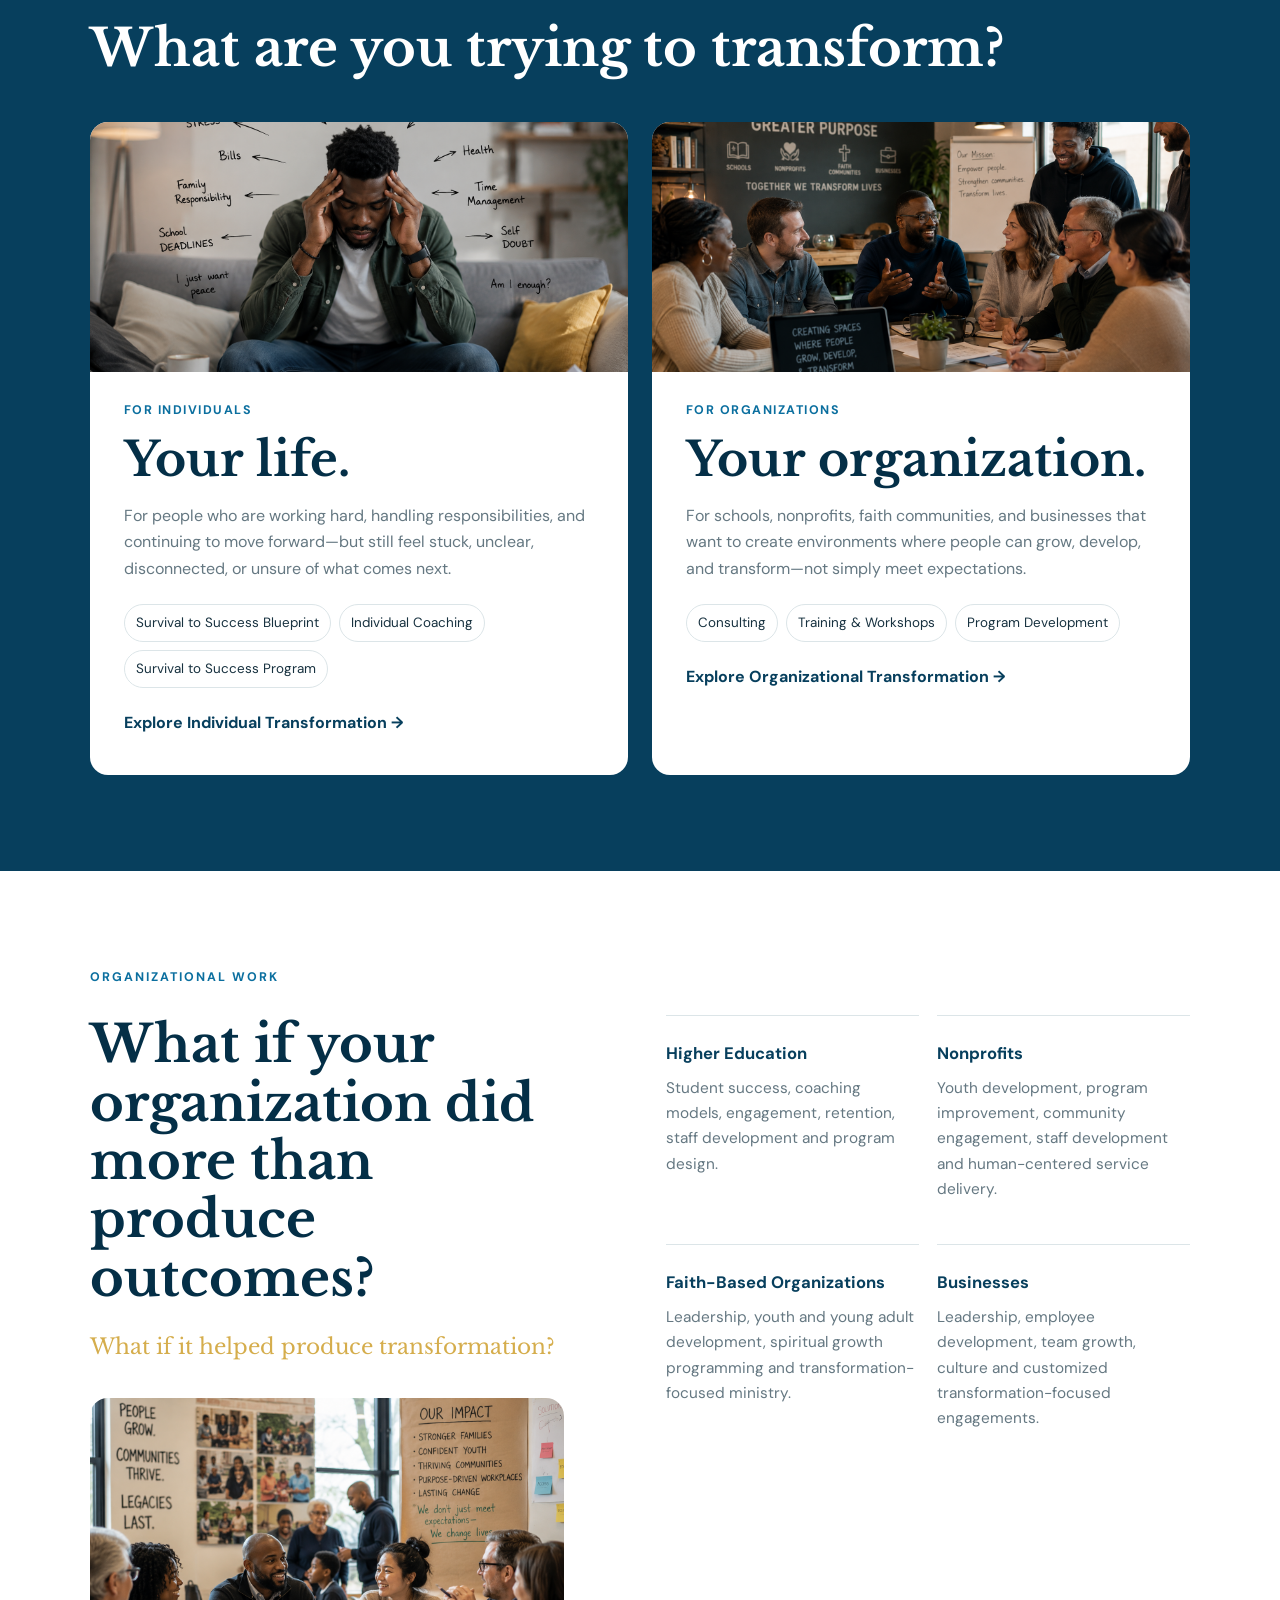
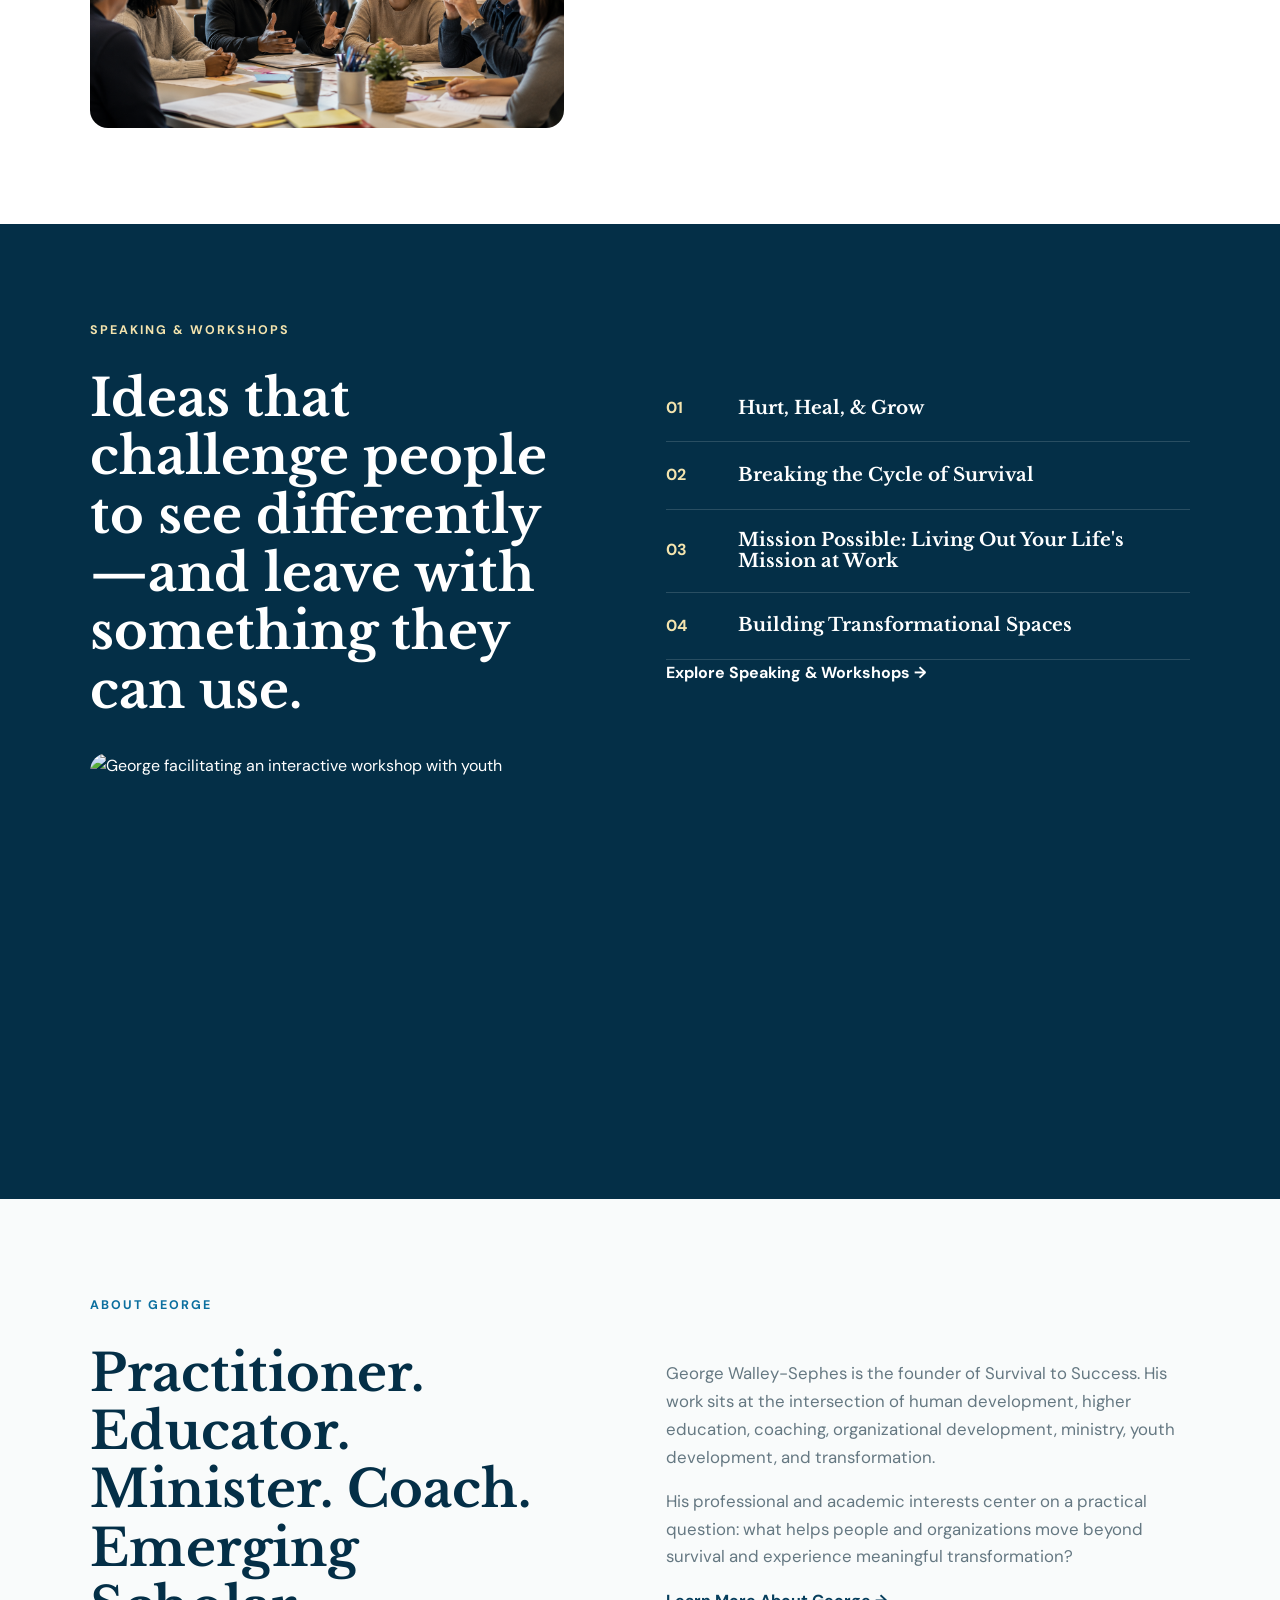
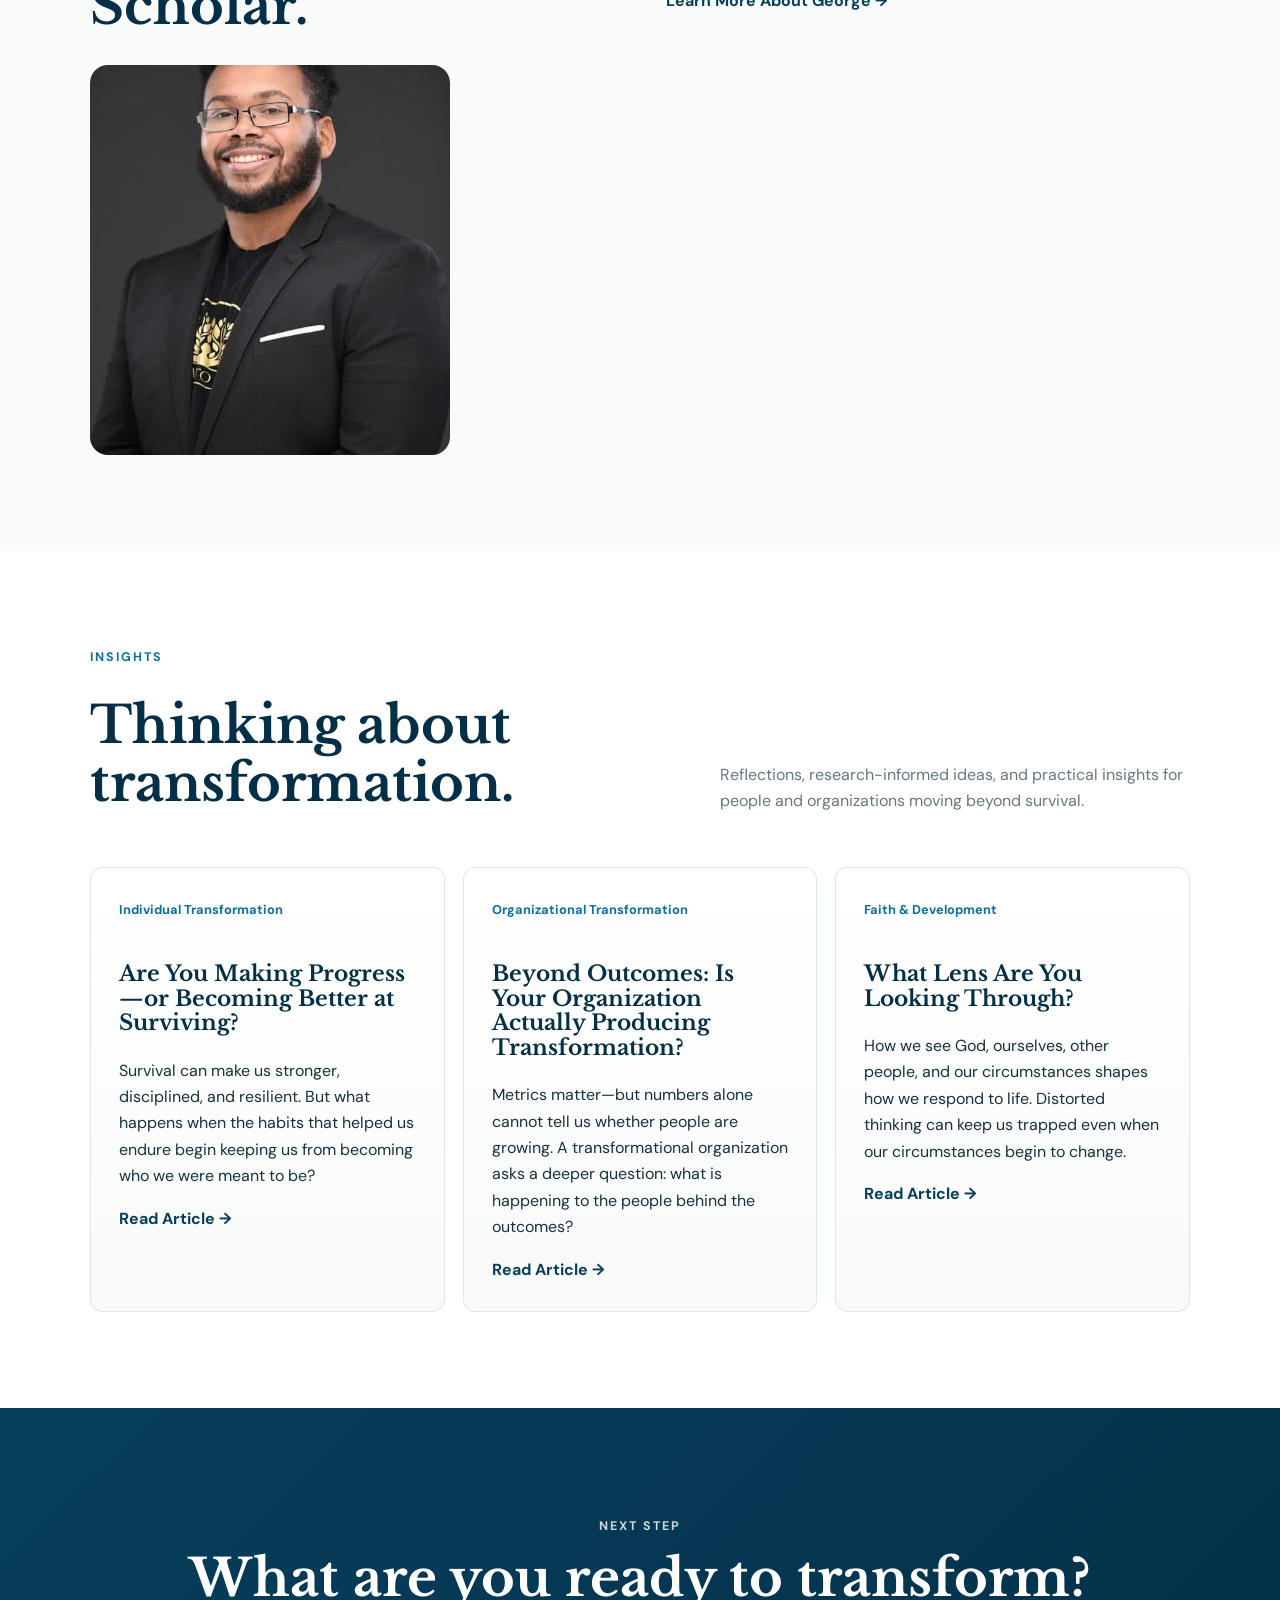
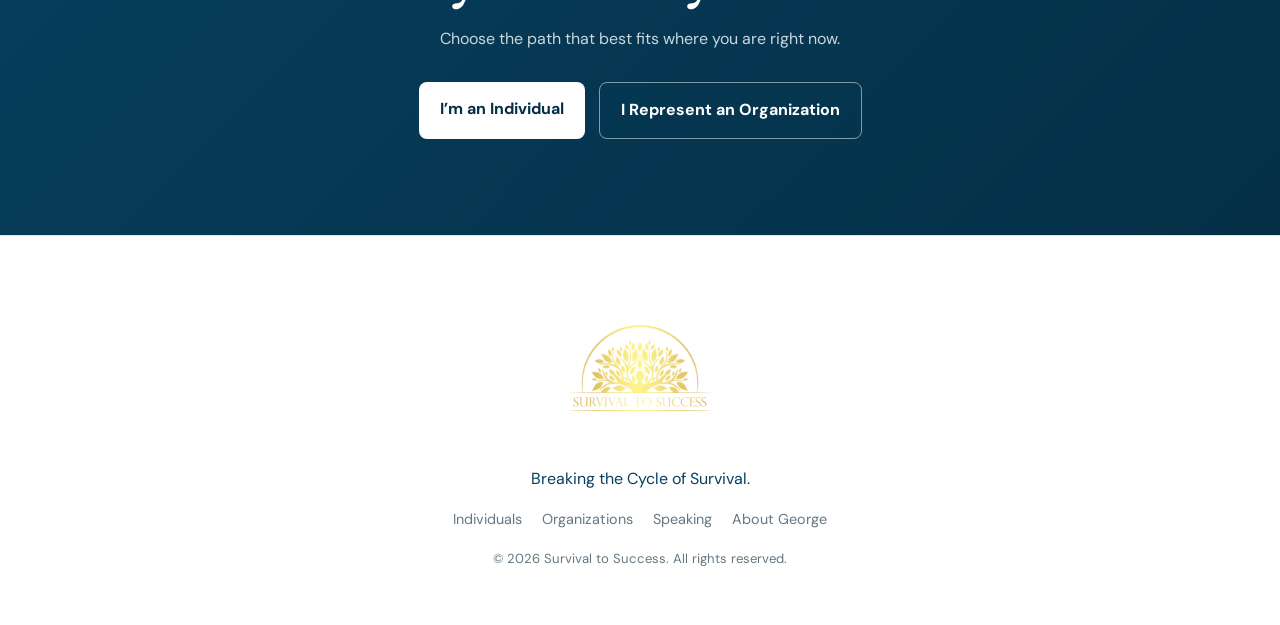
==== commit db52692c: "Add files via upload" ====
--- a/index.html
+++ b/index.html
@@ -174,12 +174,27 @@
     <div class="section-label">INSIGHTS</div>
     <div class="section-head">
       <h2>Thinking about transformation.</h2>
-      <p>Articles, research notes, reflections, and practical resources will live here as the body of work grows.</p>
+      <p>Reflections, research-informed ideas, and practical insights for people and organizations moving beyond survival.</p>
     </div>
     <div class="insight-grid">
-      <article><span>Individual Transformation</span><h3>Are you making progress—or becoming better at surviving?</h3></article>
-      <article><span>Organizational Transformation</span><h3>Is your organization producing activity, outcomes, or transformation?</h3></article>
-      <article><span>Faith & Development</span><h3>Who are you becoming while pursuing success?</h3></article>
+      <article>
+        <span>Individual Transformation</span>
+        <h3>Are You Making Progress—or Becoming Better at Surviving?</h3>
+        <p>Survival can make us stronger, disciplined, and resilient. But what happens when the habits that helped us endure begin keeping us from becoming who we were meant to be?</p>
+        <a class="text-link dark" href="article-cycle-of-survival.html">Read Article →</a>
+      </article>
+      <article>
+        <span>Organizational Transformation</span>
+        <h3>Beyond Outcomes: Is Your Organization Actually Producing Transformation?</h3>
+        <p>Metrics matter—but numbers alone cannot tell us whether people are growing. A transformational organization asks a deeper question: what is happening to the people behind the outcomes?</p>
+        <a class="text-link dark" href="article-beyond-outcomes.html">Read Article →</a>
+      </article>
+      <article>
+        <span>Faith & Development</span>
+        <h3>What Lens Are You Looking Through?</h3>
+        <p>How we see God, ourselves, other people, and our circumstances shapes how we respond to life. Distorted thinking can keep us trapped even when our circumstances begin to change.</p>
+        <a class="text-link dark" href="article-distorted-lenses.html">Read Article →</a>
+      </article>
     </div>
   </section>
 
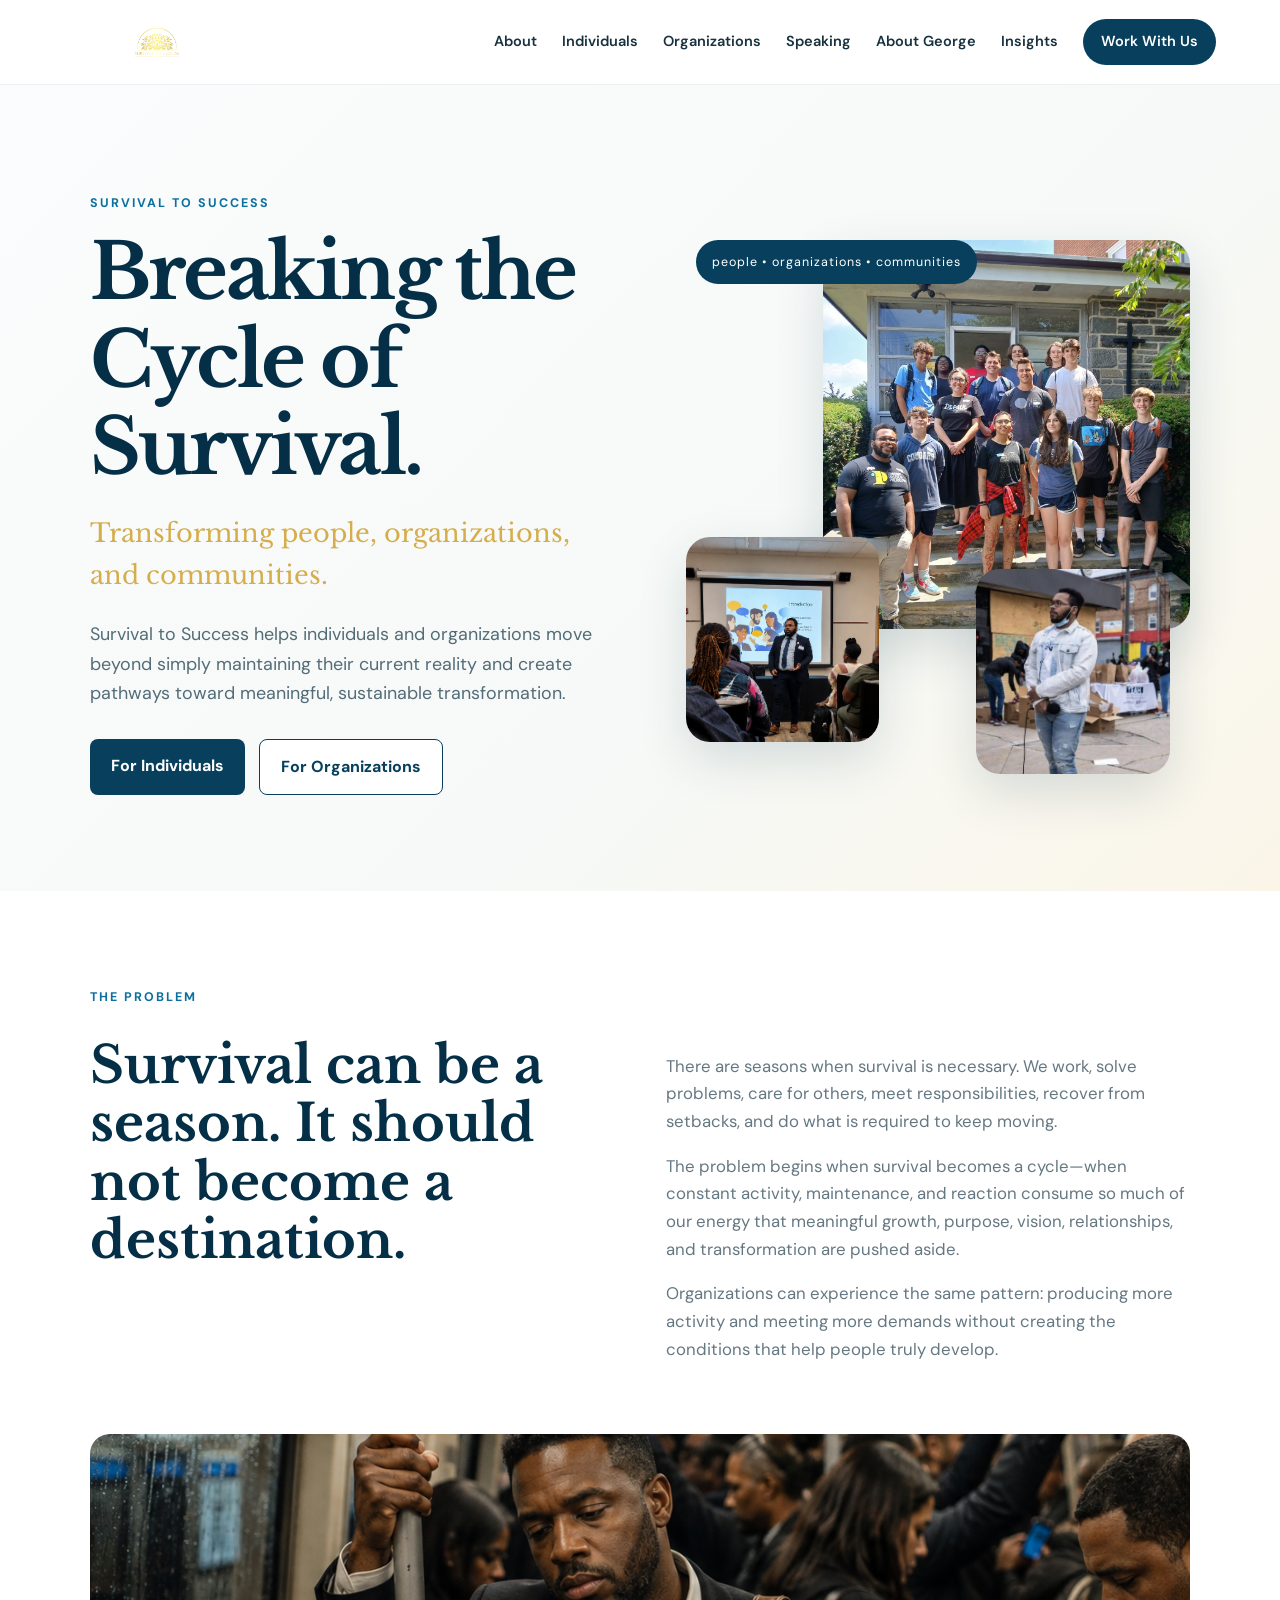
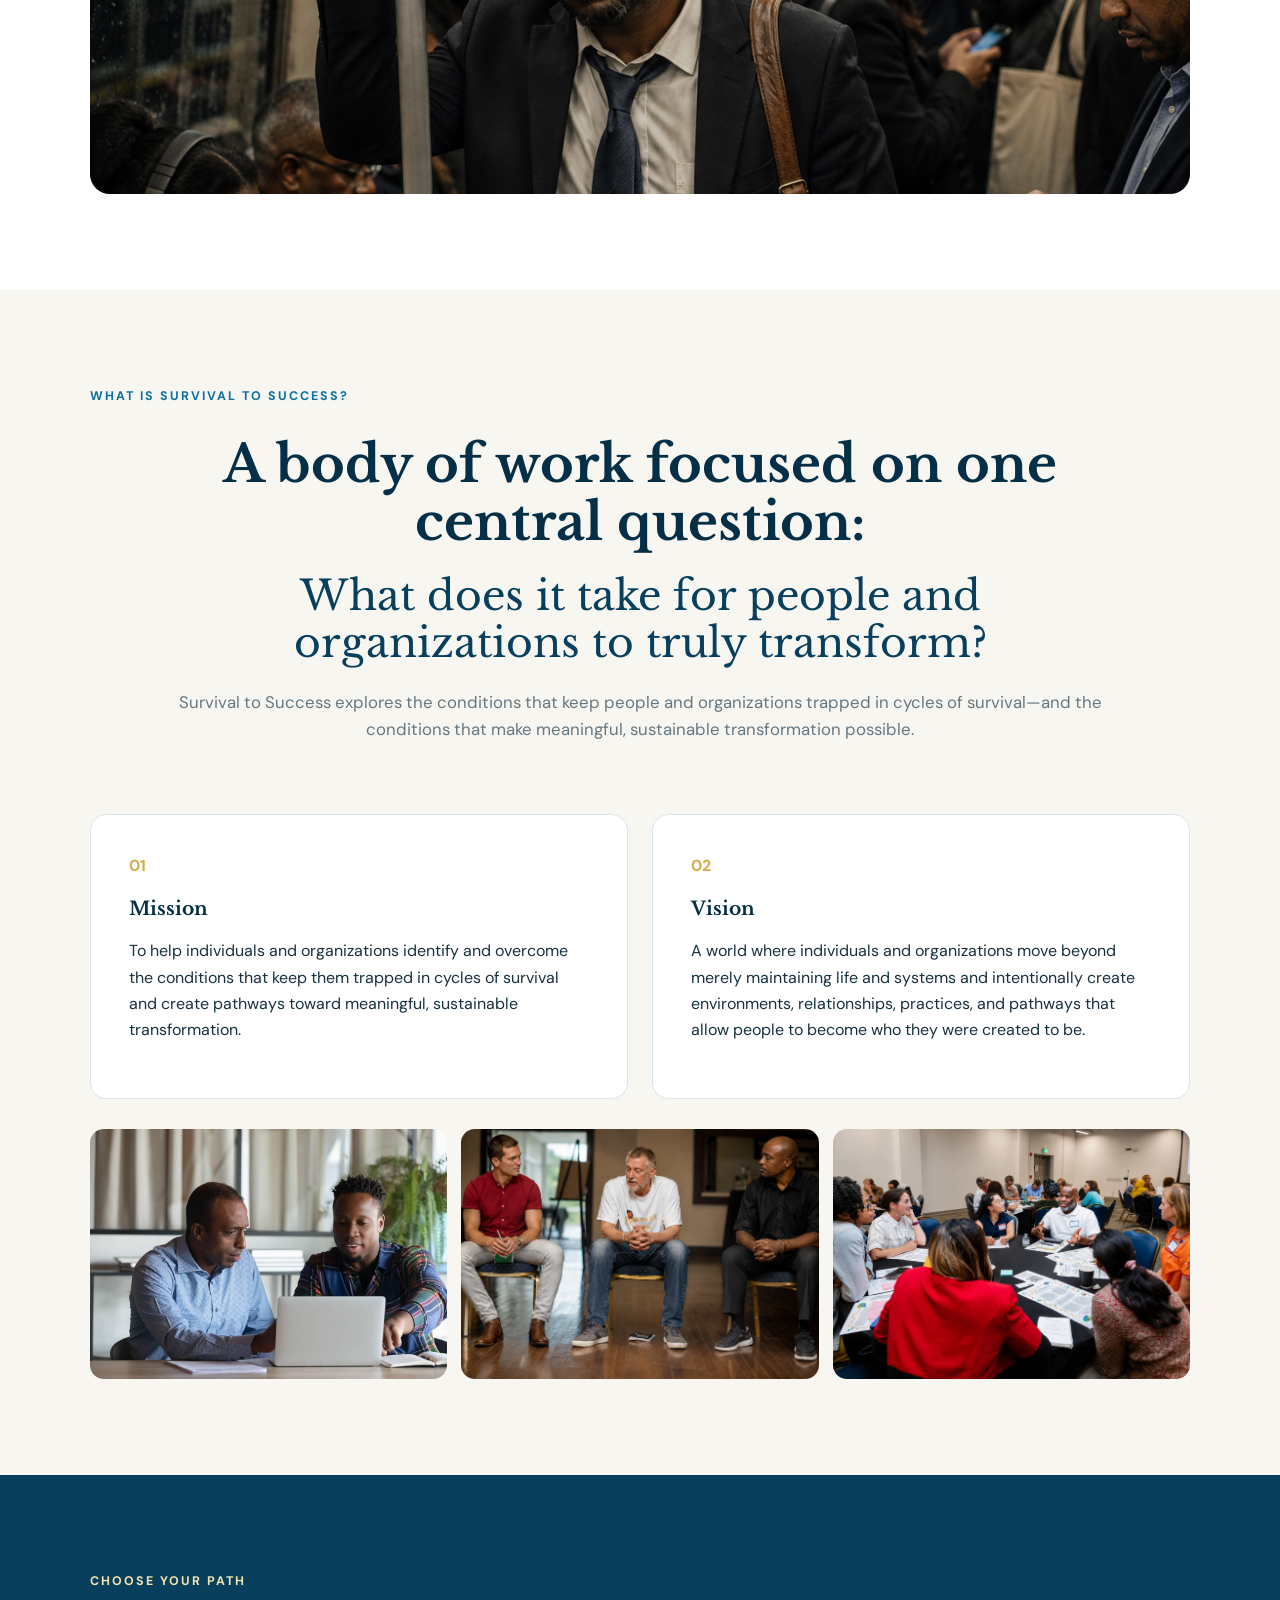
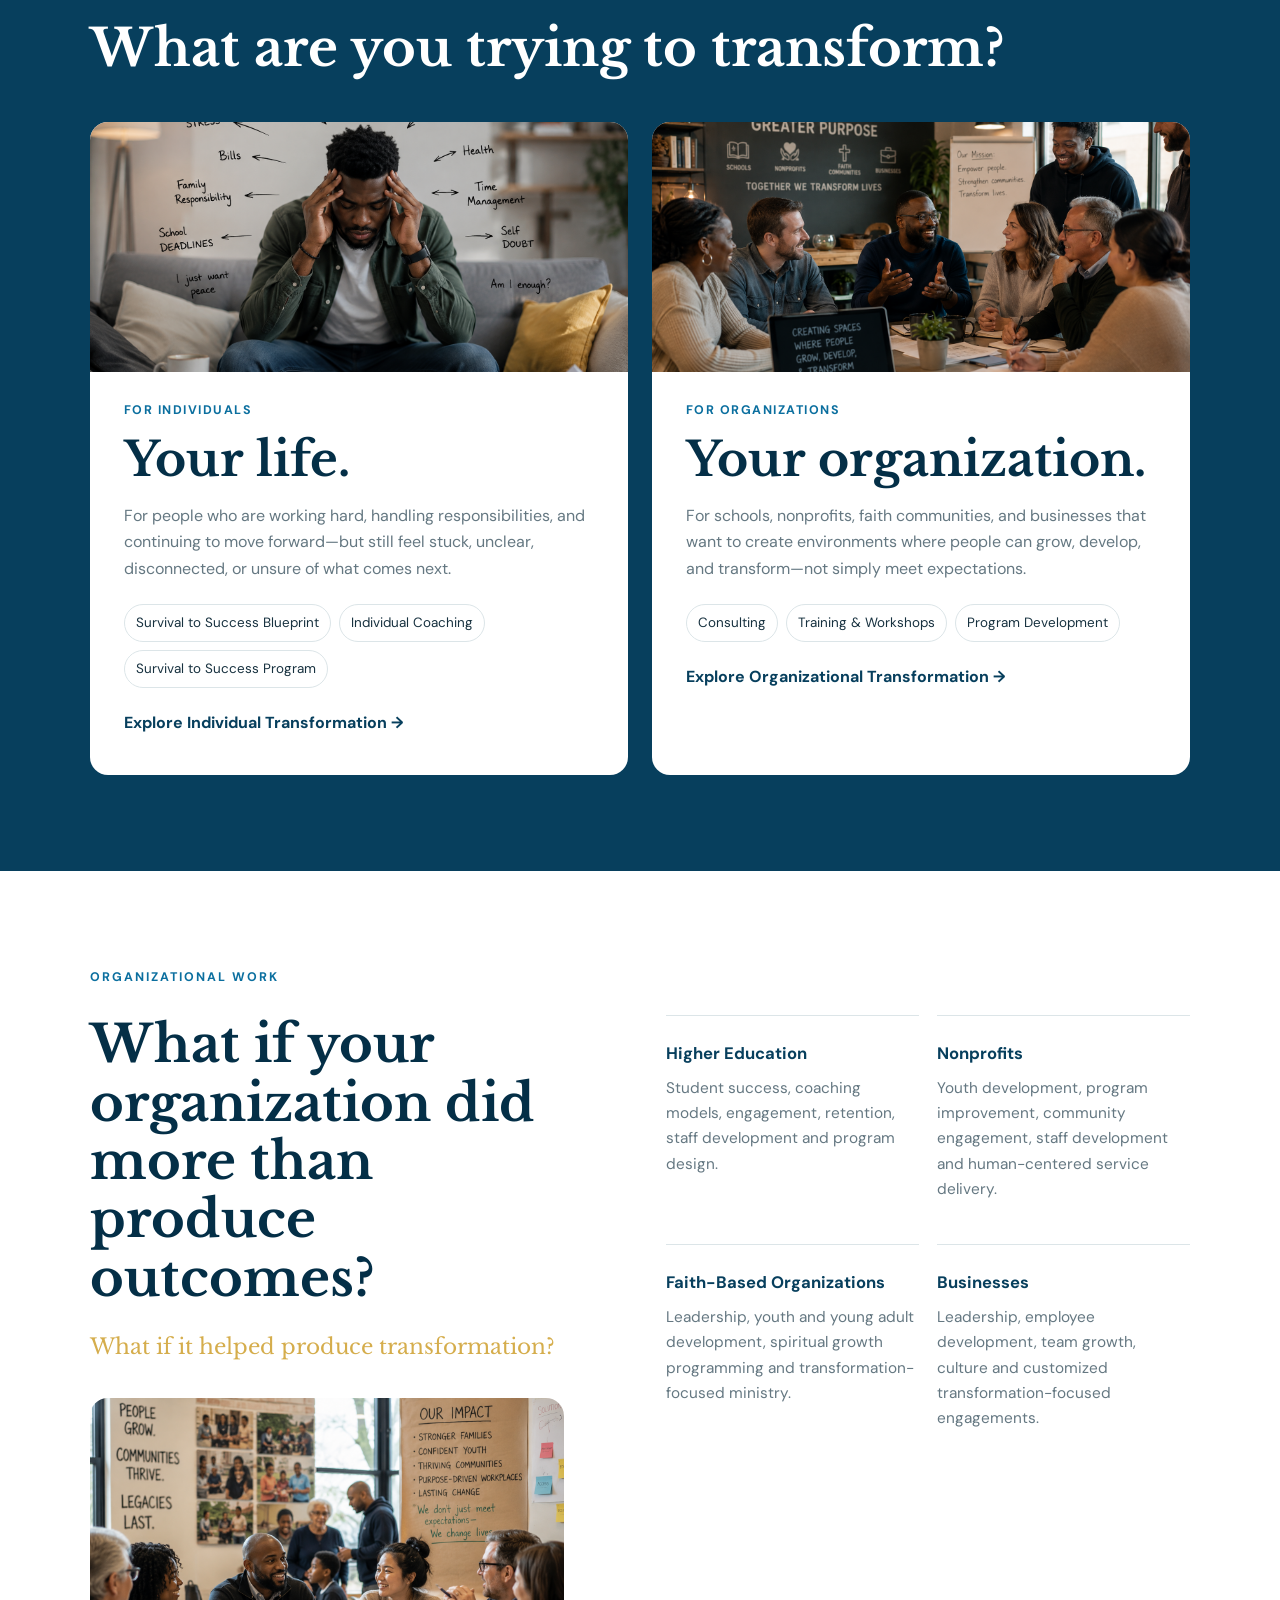
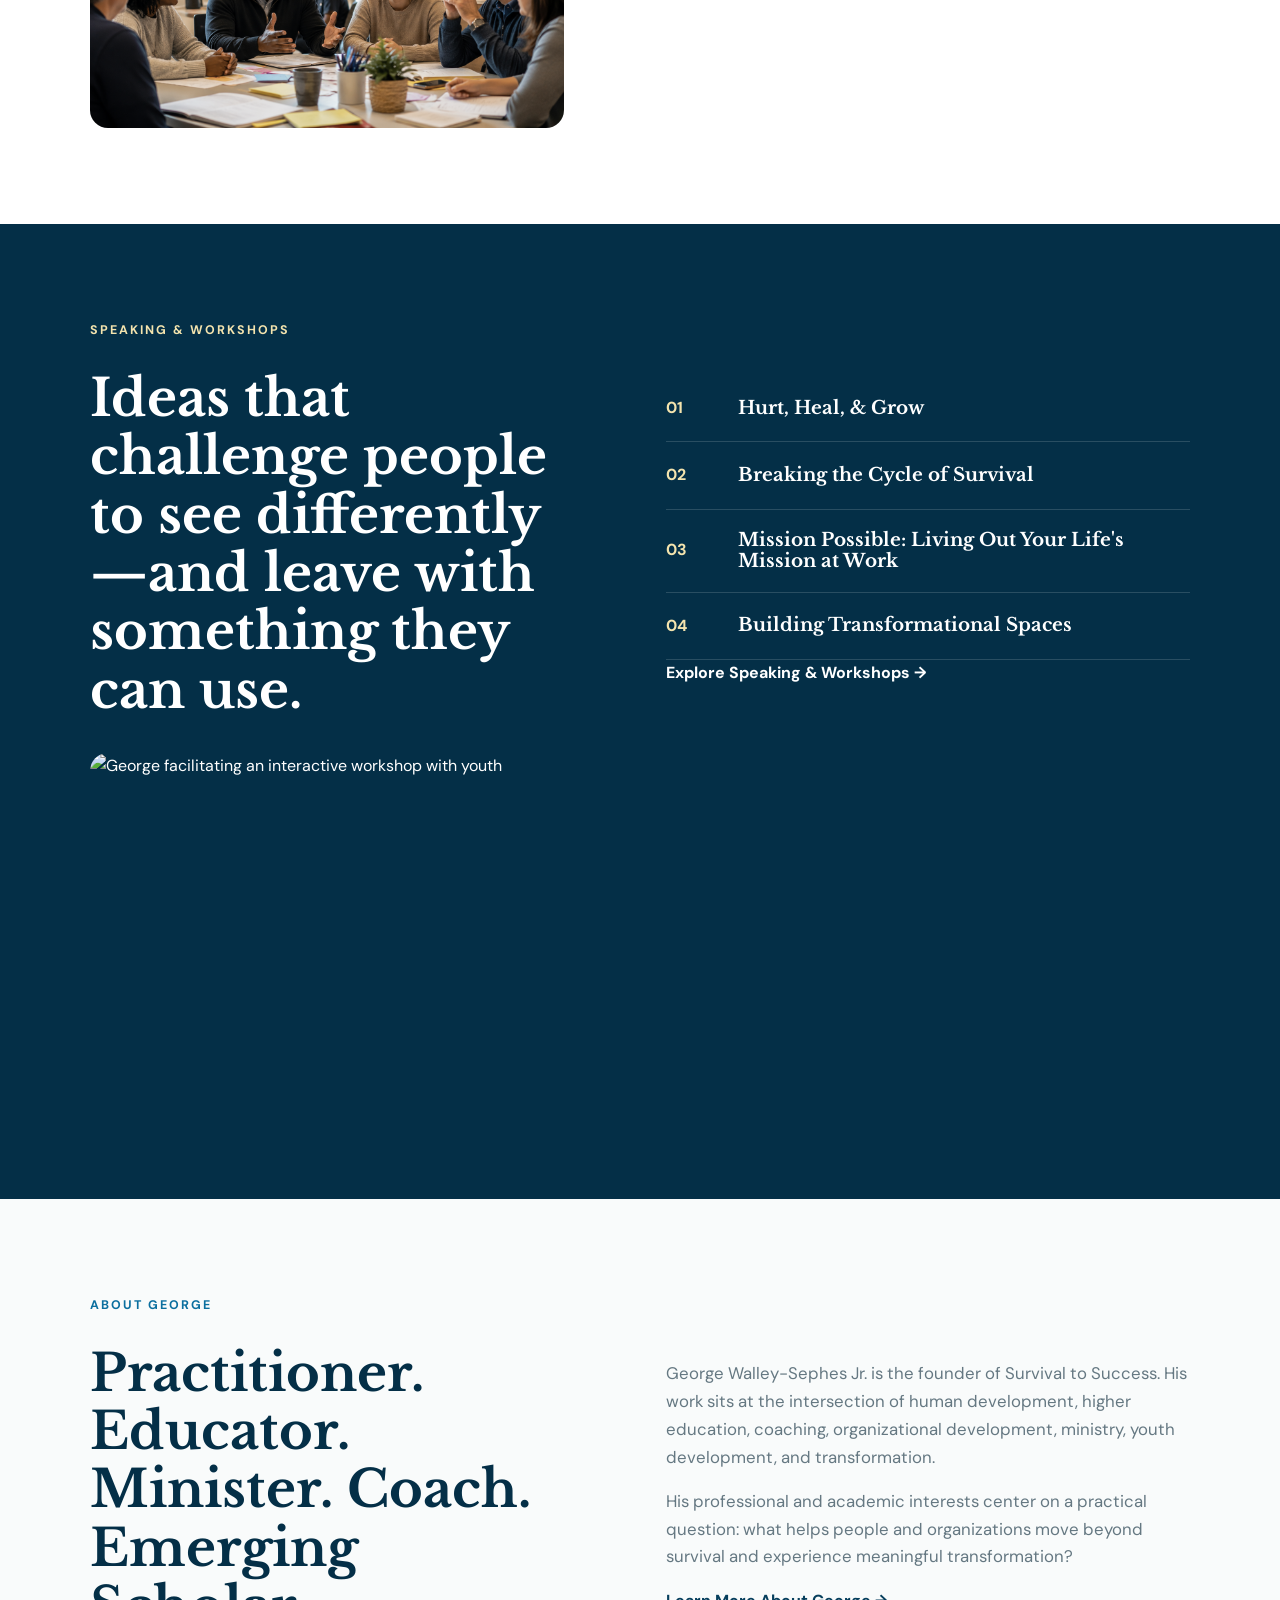
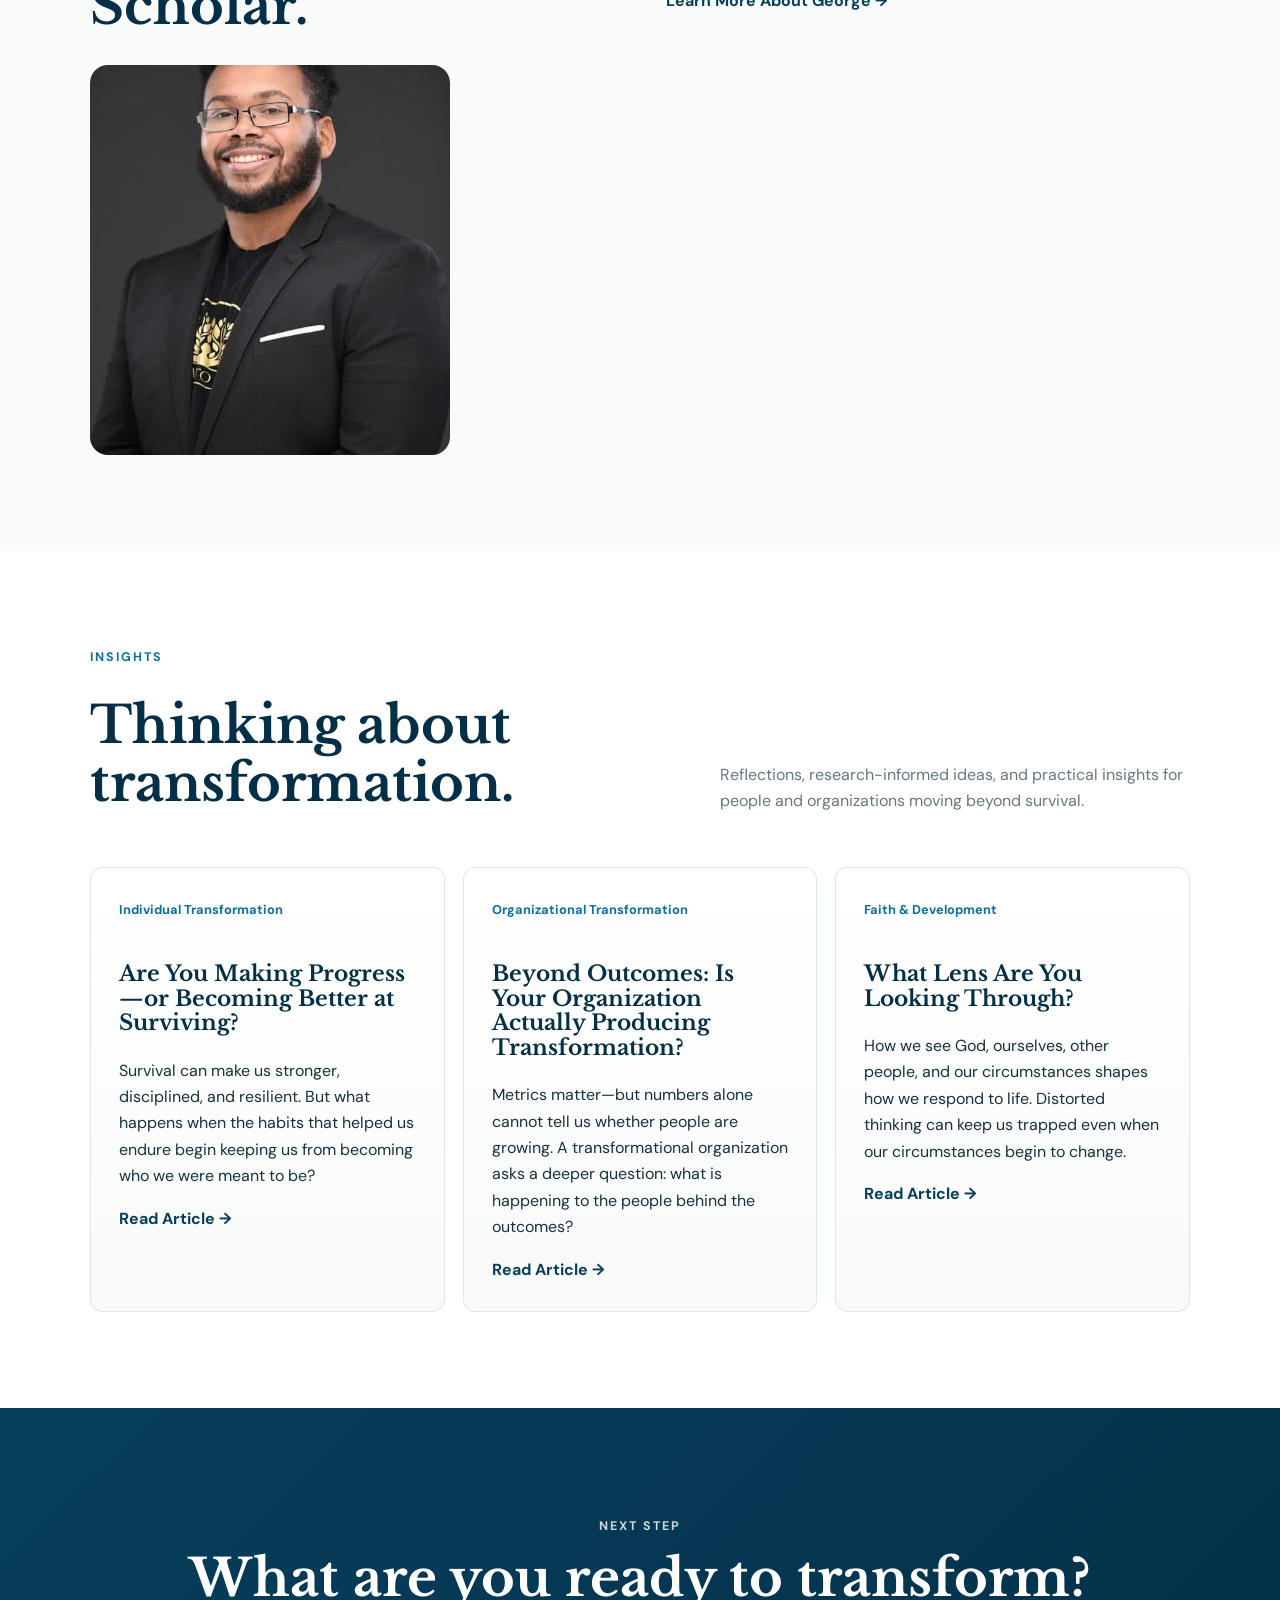
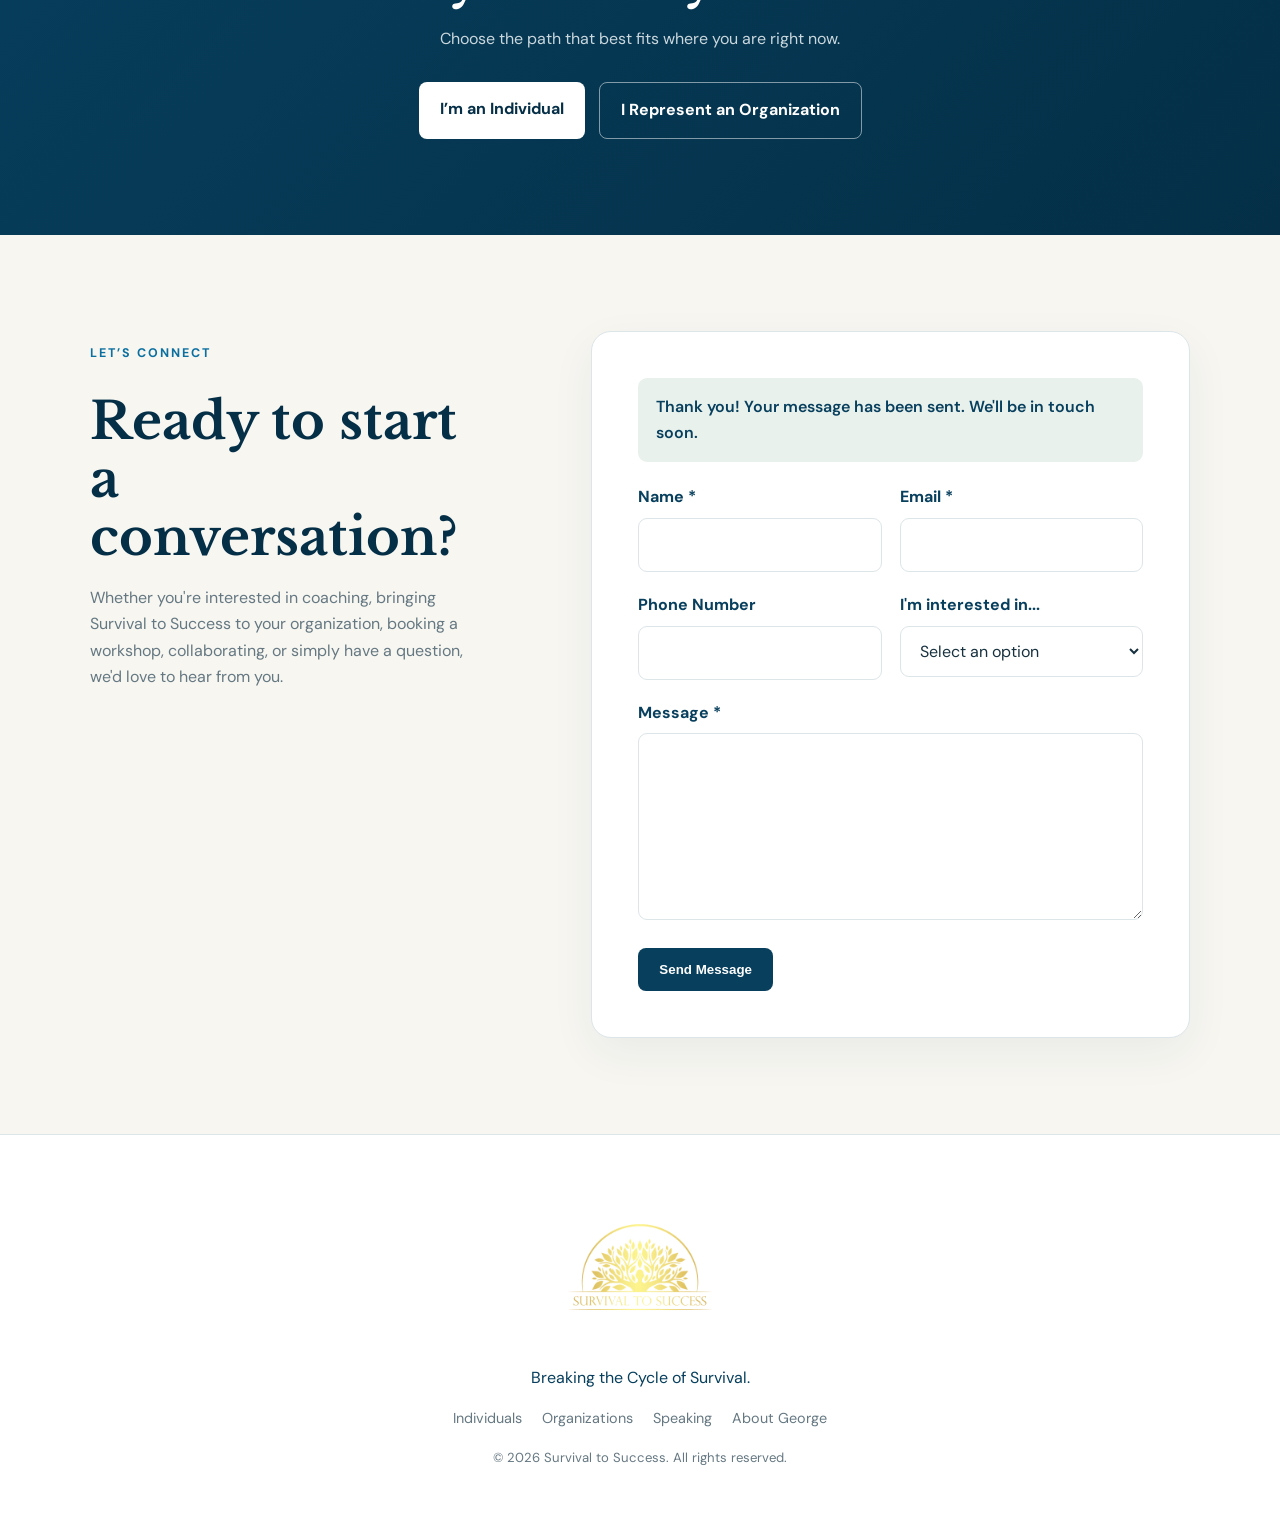
==== commit 6375b334: "Add files via upload" ====
--- a/index.html
+++ b/index.html
@@ -160,10 +160,10 @@
     <div class="split">
       <div>
         <h2>Practitioner. Educator. Minister. Coach. Emerging Scholar.</h2>
-        <div class="about-mini-photo"><img src="portrait.jpg" alt="Portrait of George Walley-Sephes"></div>
+        <div class="about-mini-photo"><img src="portrait.jpg" alt="Portrait of George Walley-Sephes Jr."></div>
       </div>
       <div class="body-copy">
-        <p>George Walley-Sephes is the founder of Survival to Success. His work sits at the intersection of human development, higher education, coaching, organizational development, ministry, youth development, and transformation.</p>
+        <p>George Walley-Sephes Jr. is the founder of Survival to Success. His work sits at the intersection of human development, higher education, coaching, organizational development, ministry, youth development, and transformation.</p>
         <p>His professional and academic interests center on a practical question: what helps people and organizations move beyond survival and experience meaningful transformation?</p>
         <a class="text-link dark" href="about.html">Learn More About George →</a>
       </div>
@@ -207,6 +207,30 @@
       <a class="button outline-light" href="organizations.html">I Represent an Organization</a>
     </div>
   </section>
+
+<section class="contact-form-section" id="contact-form">
+  <div class="contact-form-intro">
+    <p class="section-label">LET’S CONNECT</p>
+    <h2>Ready to start a conversation?</h2>
+    <p>Whether you're interested in coaching, bringing Survival to Success to your organization, booking a workshop, collaborating, or simply have a question, we'd love to hear from you.</p>
+  </div>
+  <div class="contact-form-wrap">
+    <div class="form-success" data-fs-success>Thank you! Your message has been sent. We'll be in touch soon.</div>
+    <div class="form-error" data-fs-error></div>
+    <form class="sts-contact-form">
+      <div class="form-row">
+        <div class="form-field"><label>Name *</label><input type="text" name="name" required data-fs-field><span class="field-error" data-fs-error="name"></span></div>
+        <div class="form-field"><label>Email *</label><input type="email" name="email" required data-fs-field><span class="field-error" data-fs-error="email"></span></div>
+      </div>
+      <div class="form-row">
+        <div class="form-field"><label>Phone Number</label><input type="tel" name="phone" data-fs-field></div>
+        <div class="form-field"><label>I'm interested in...</label><select name="interest" data-fs-field><option value="">Select an option</option><option>Individual Coaching</option><option>Organizational Consulting</option><option>Speaking &amp; Workshops</option><option>Collaboration</option><option>General Question</option><option>Other</option></select></div>
+      </div>
+      <div class="form-field"><label>Message *</label><textarea name="message" rows="6" required data-fs-field></textarea><span class="field-error" data-fs-error="message"></span></div>
+      <button class="button primary contact-submit" type="submit" data-fs-submit-btn>Send Message</button>
+    </form>
+  </div>
+</section>
 </main>
 
 <footer class="site-footer">
@@ -223,5 +247,6 @@
   <p class="footer-small">© <span id="year"></span> Survival to Success. All rights reserved.</p>
 </footer>
 <script src="script.js"></script>
+<script src="https://unpkg.com/@formspree/ajax@1" defer></script>
 </body>
 </html>
--- a/styles.css
+++ b/styles.css
@@ -116,3 +116,14 @@
   .section-photo img{height:260px}
   .about-mini-photo img{height:340px}
 }
+/* Reposition George's photo on Speaking page */
+.speaking-hero-photo img {
+    object-position: center top;
+}
+
+
+/* Sitewide contact form */
+.contact-form-section{display:grid;grid-template-columns:.8fr 1.2fr;gap:clamp(50px,8vw,120px);background:var(--cream);align-items:start}
+.contact-form-intro p:not(.section-label){color:var(--muted);max-width:520px}
+.contact-form-wrap{background:#fff;border:1px solid var(--line);border-radius:20px;padding:clamp(26px,4vw,46px);box-shadow:0 15px 45px rgba(7,63,93,.06)}
+.form-row{display:grid;grid-template-columns:1fr 1fr;gap:18px}.form-field{margin-bottom:20px}.form-field label{display:block;font-weight:700;color:var(--blue-deep);margin-bottom:7px}.form-field input,.form-field select,.form-field textarea{width:100%;padding:13px 15px;border:1px solid var(--line);border-radius:9px;background:#fff;color:var(--ink);font:inherit}.form-field textarea{resize:vertical}.form-field input:focus,.form-field select:focus,.form-field textarea:focus{outline:2px solid rgba(11,111,159,.2);border-color:var(--blue)}.contact-submit{border:0;cursor:pointer}.form-success{padding:16px 18px;margin-bottom:22px;background:var(--sage);border-radius:9px;color:var(--blue-deep);font-weight:600}.form-error,.field-error{color:#9c2727;font-size:.86rem}@media(max-width:900px){.contact-form-section,.form-row{grid-template-columns:1fr}}
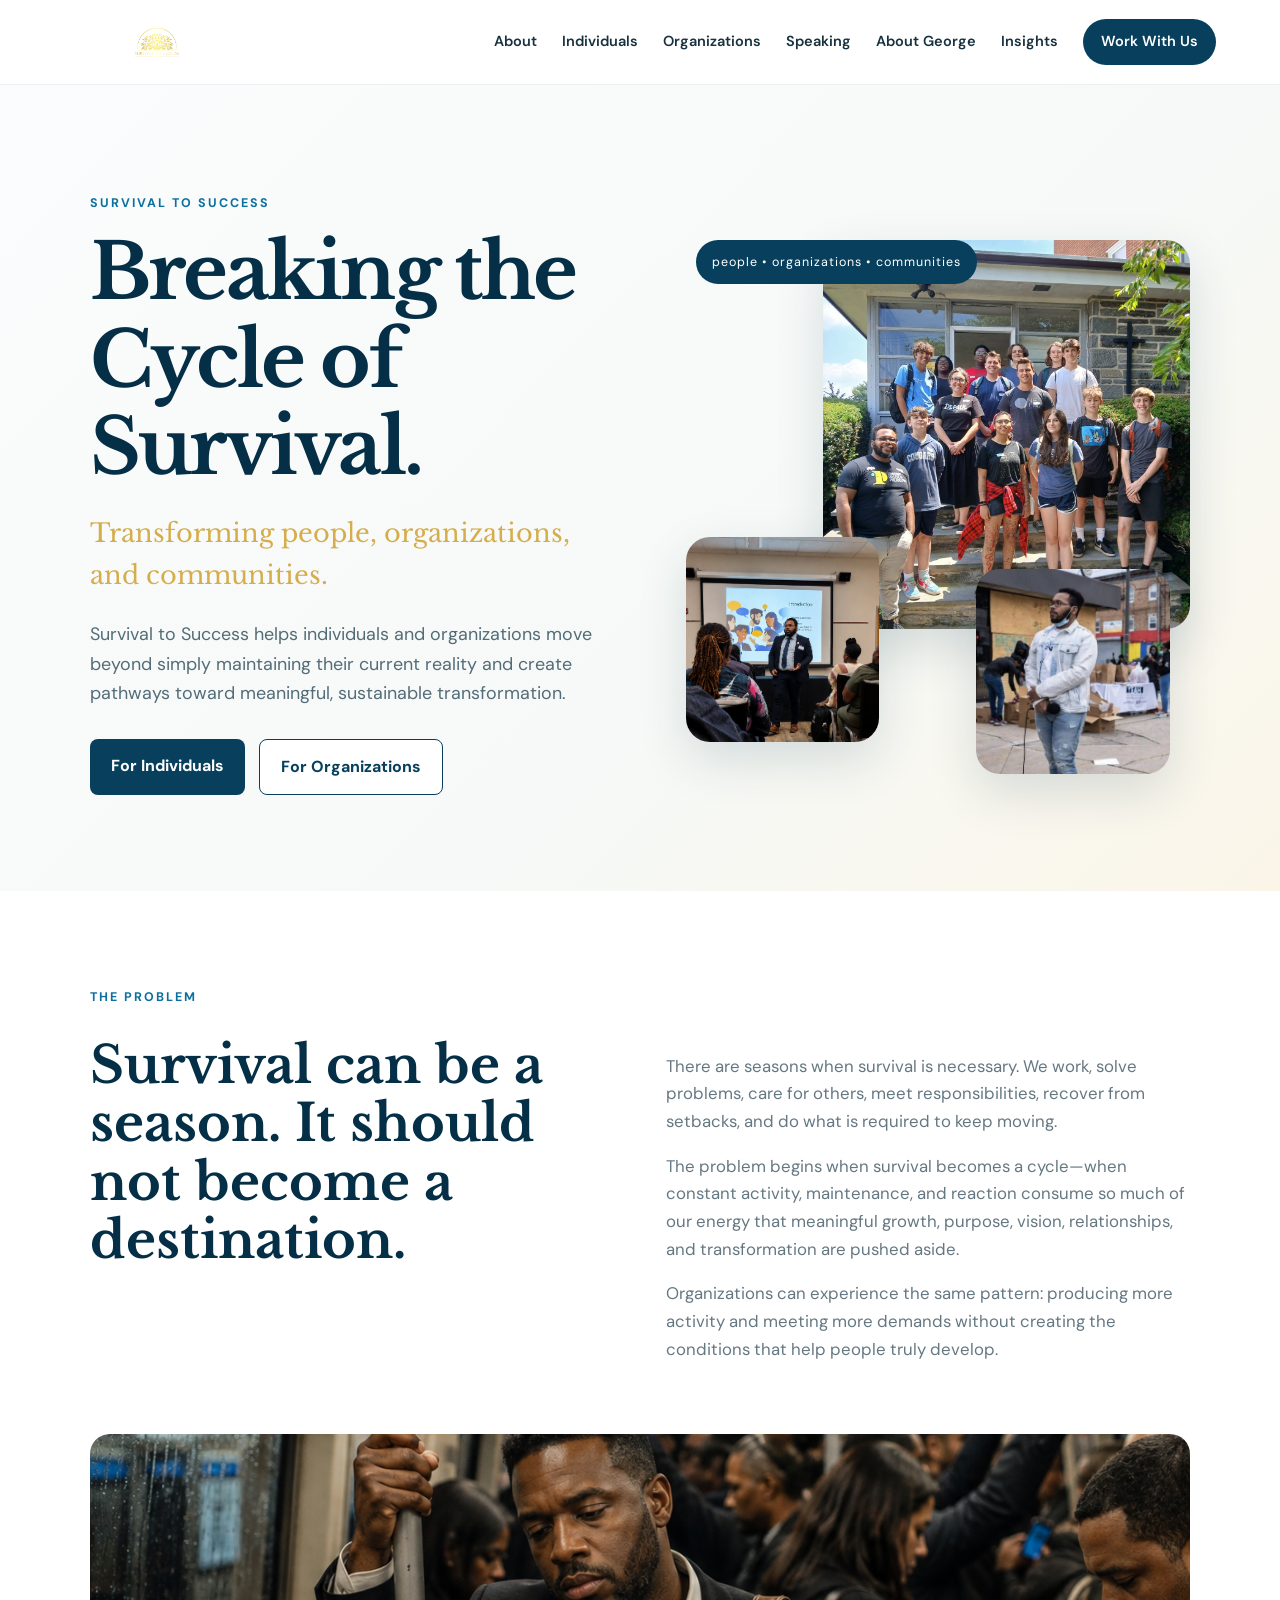
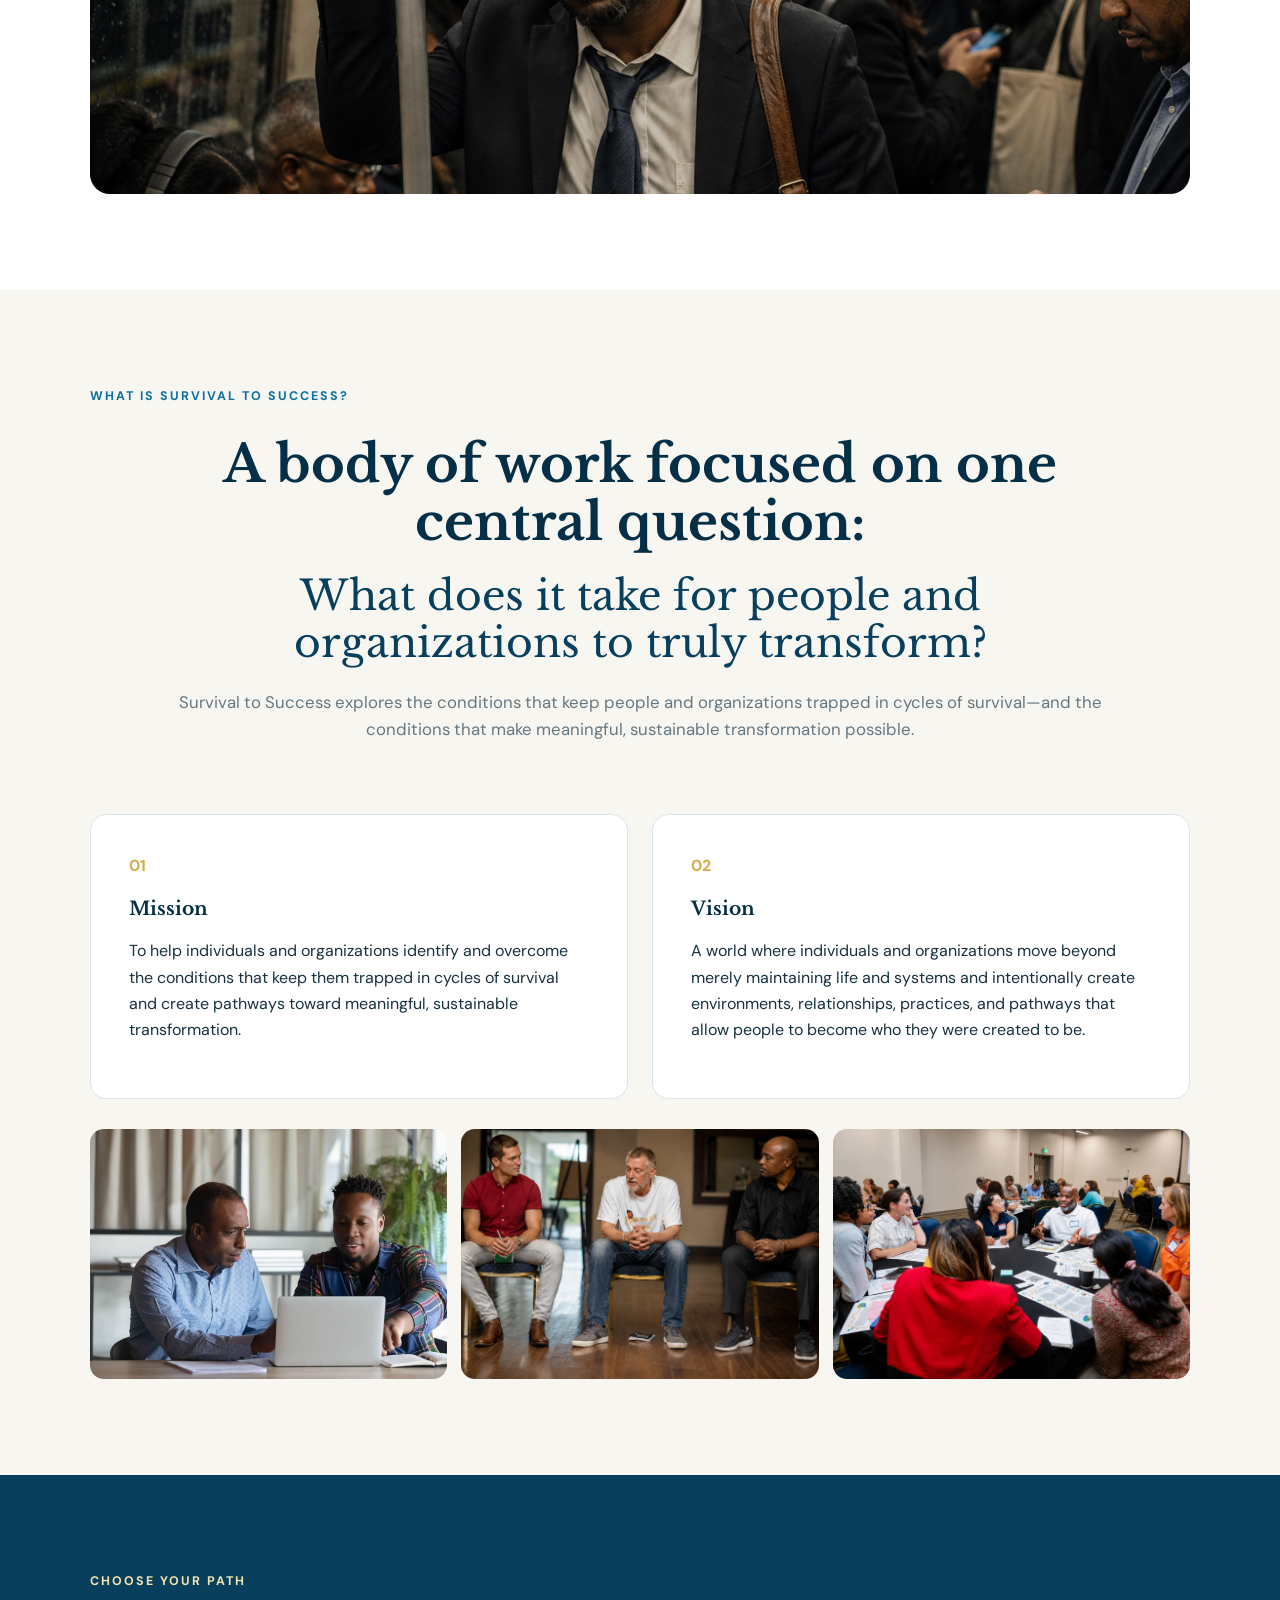
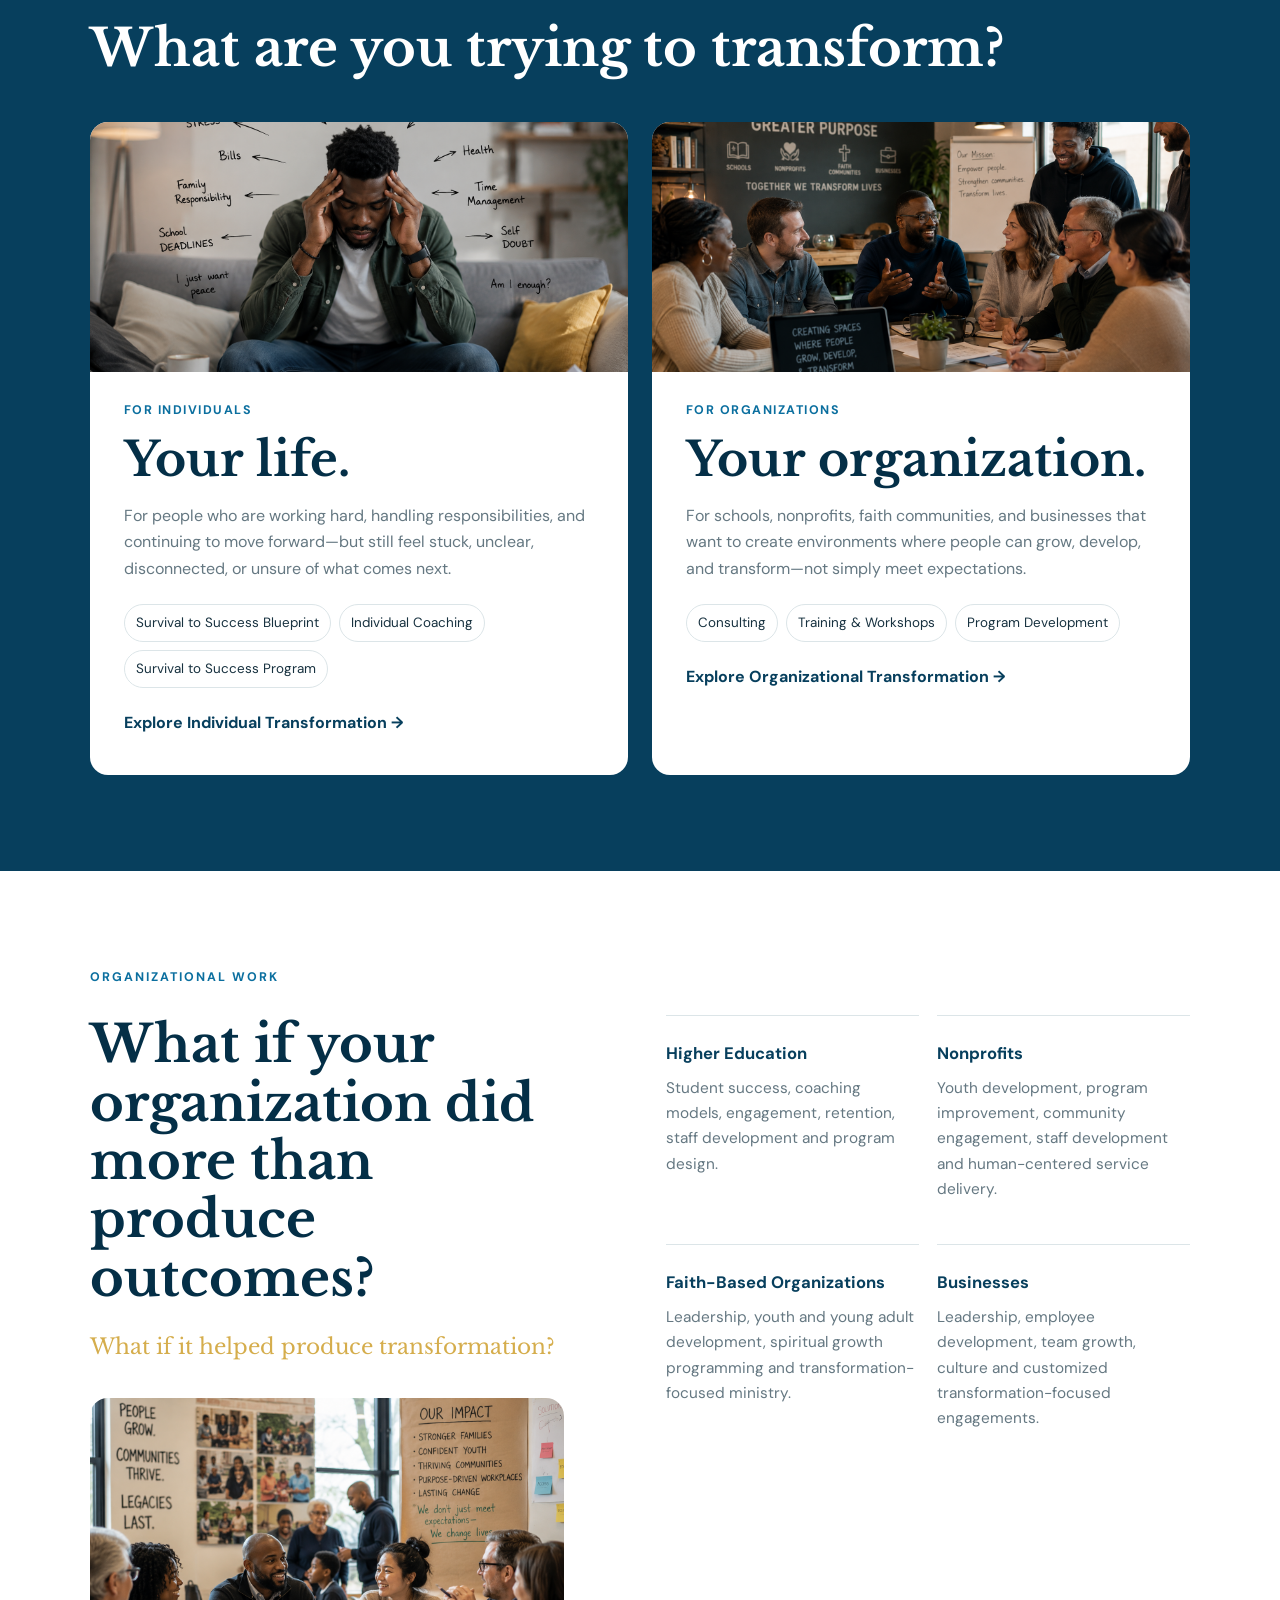
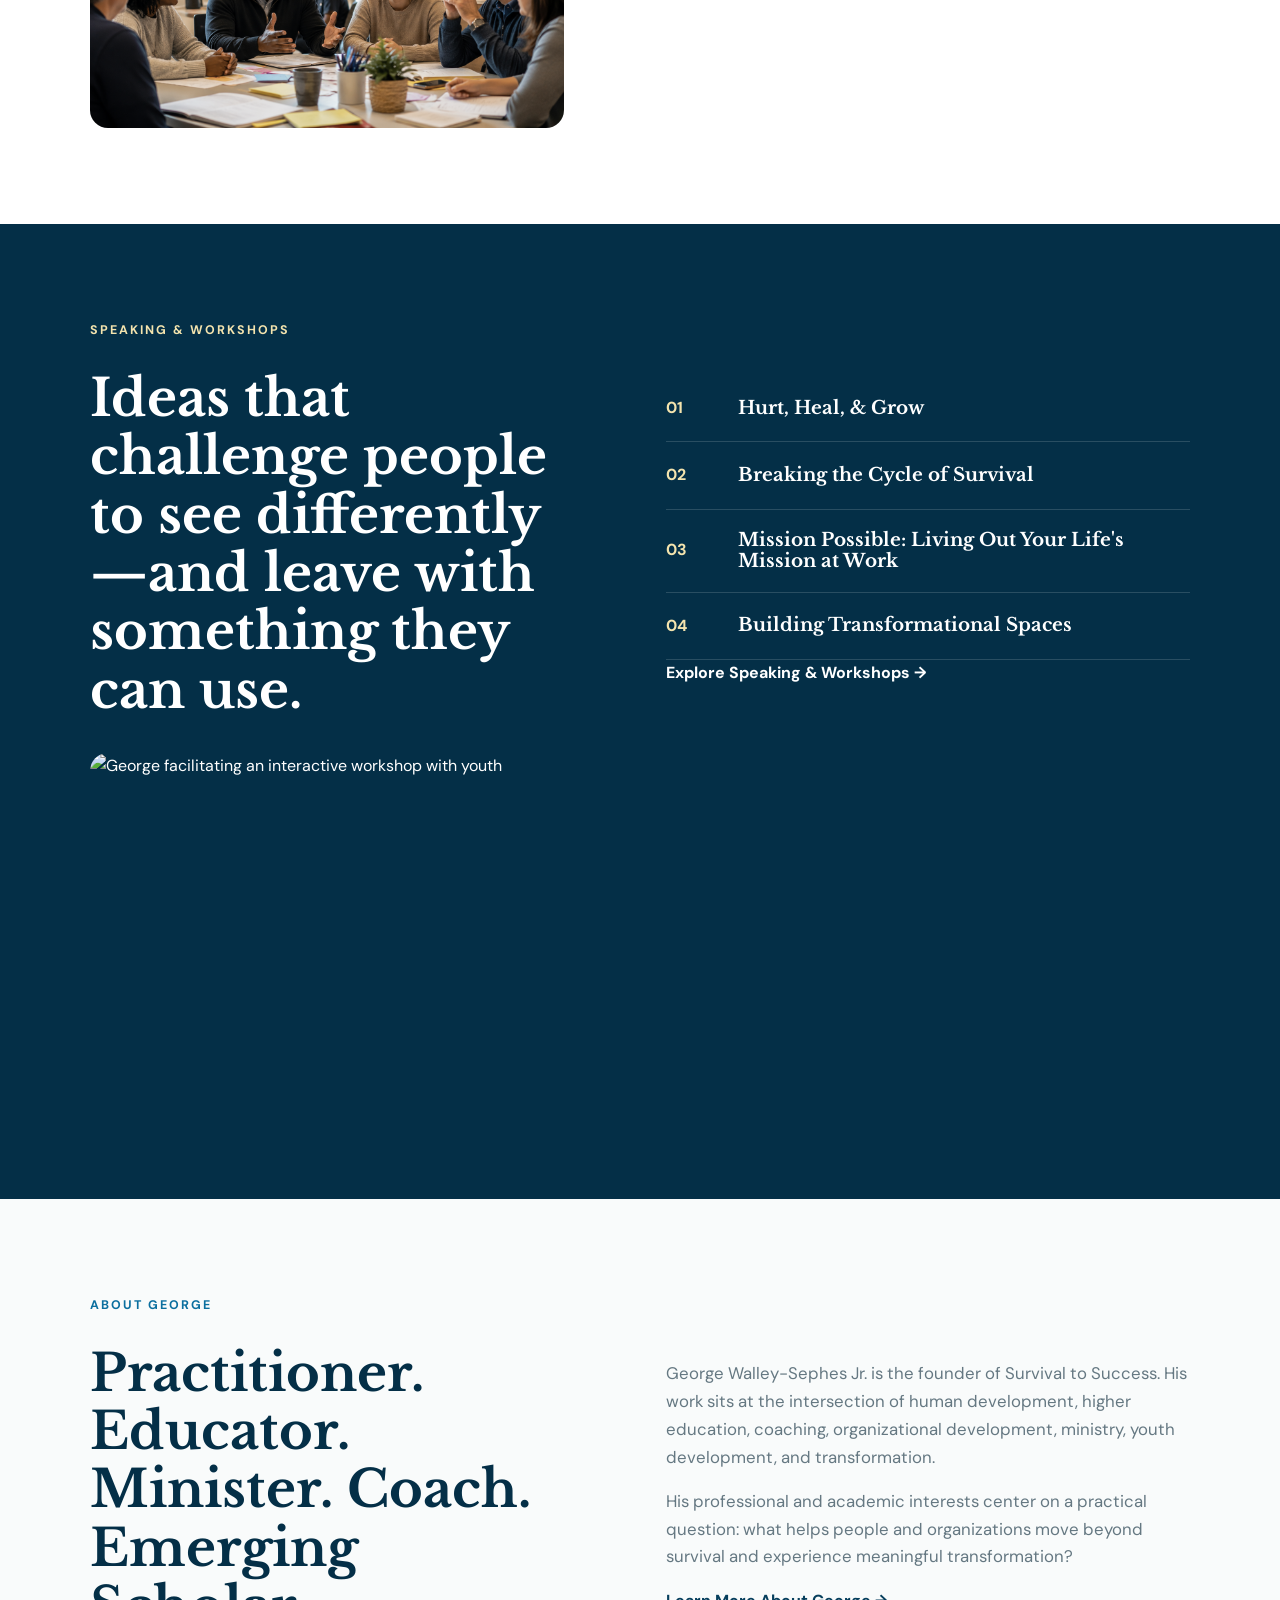
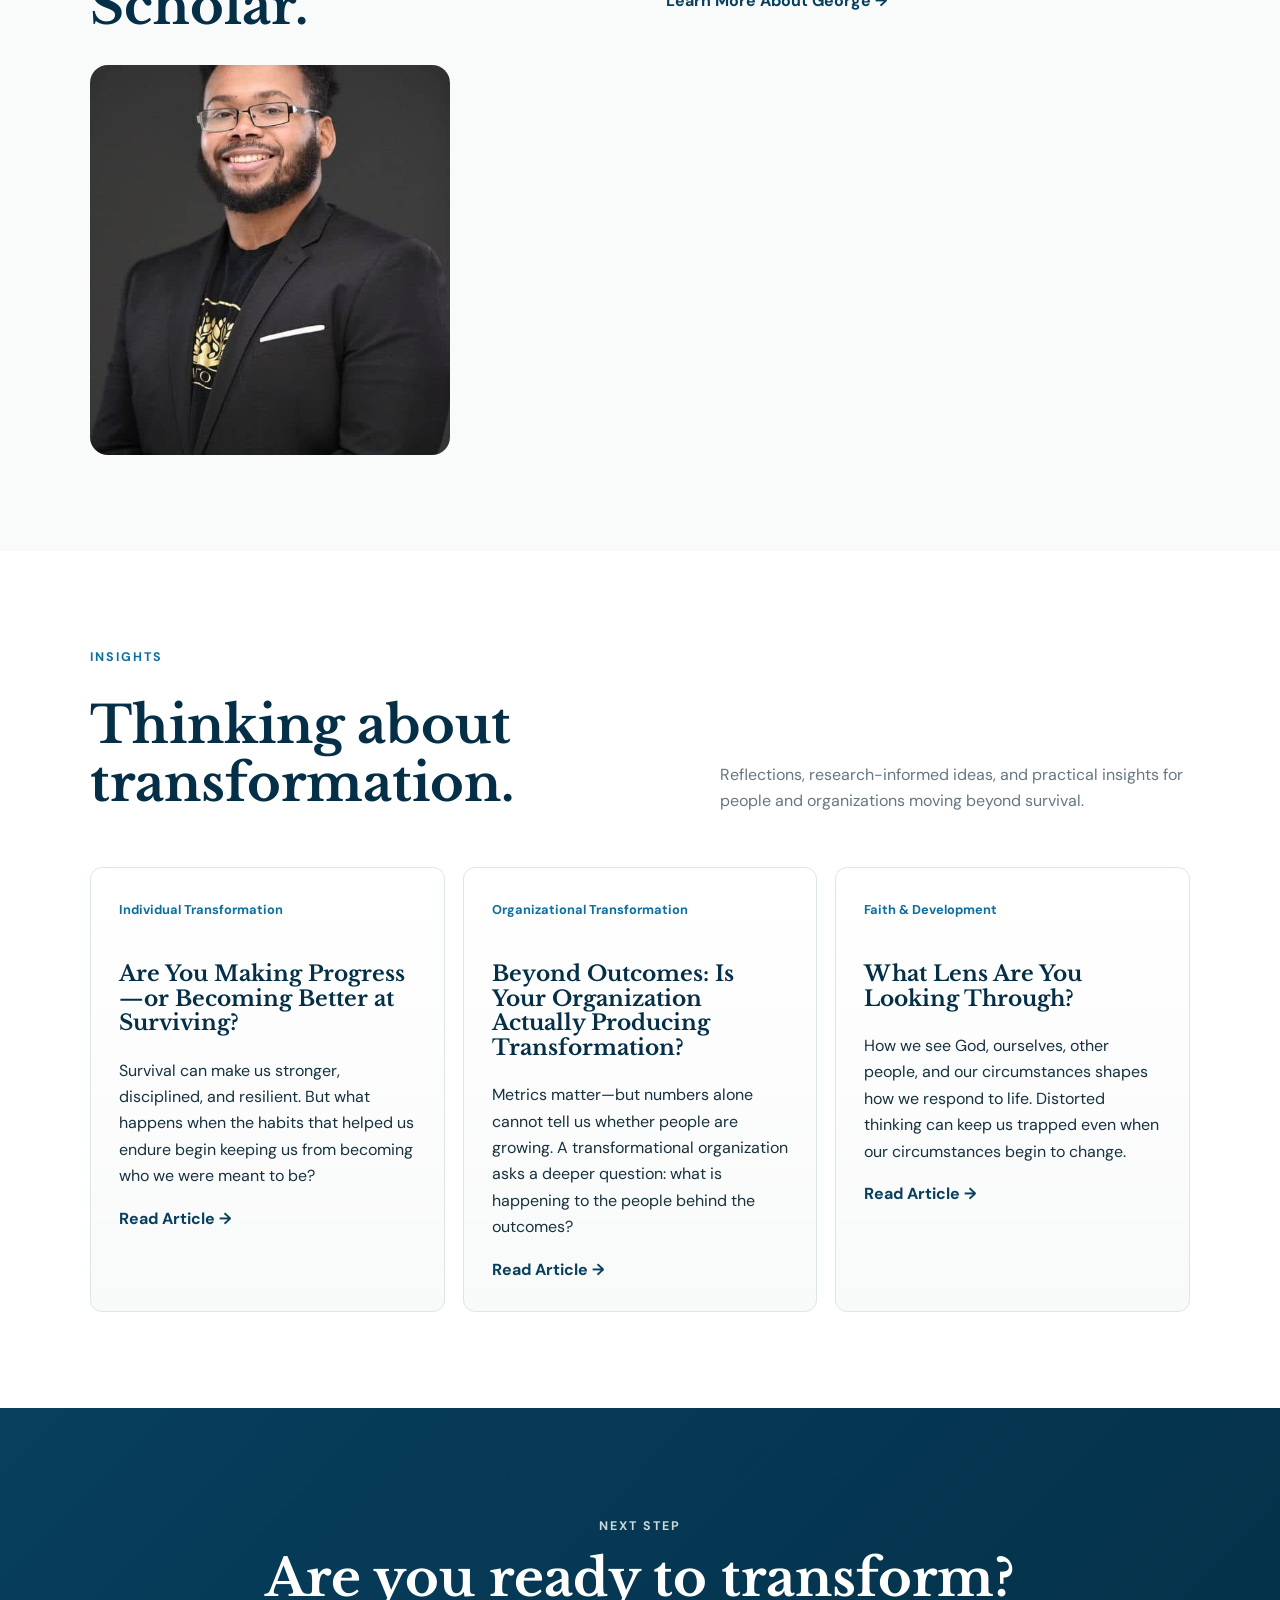
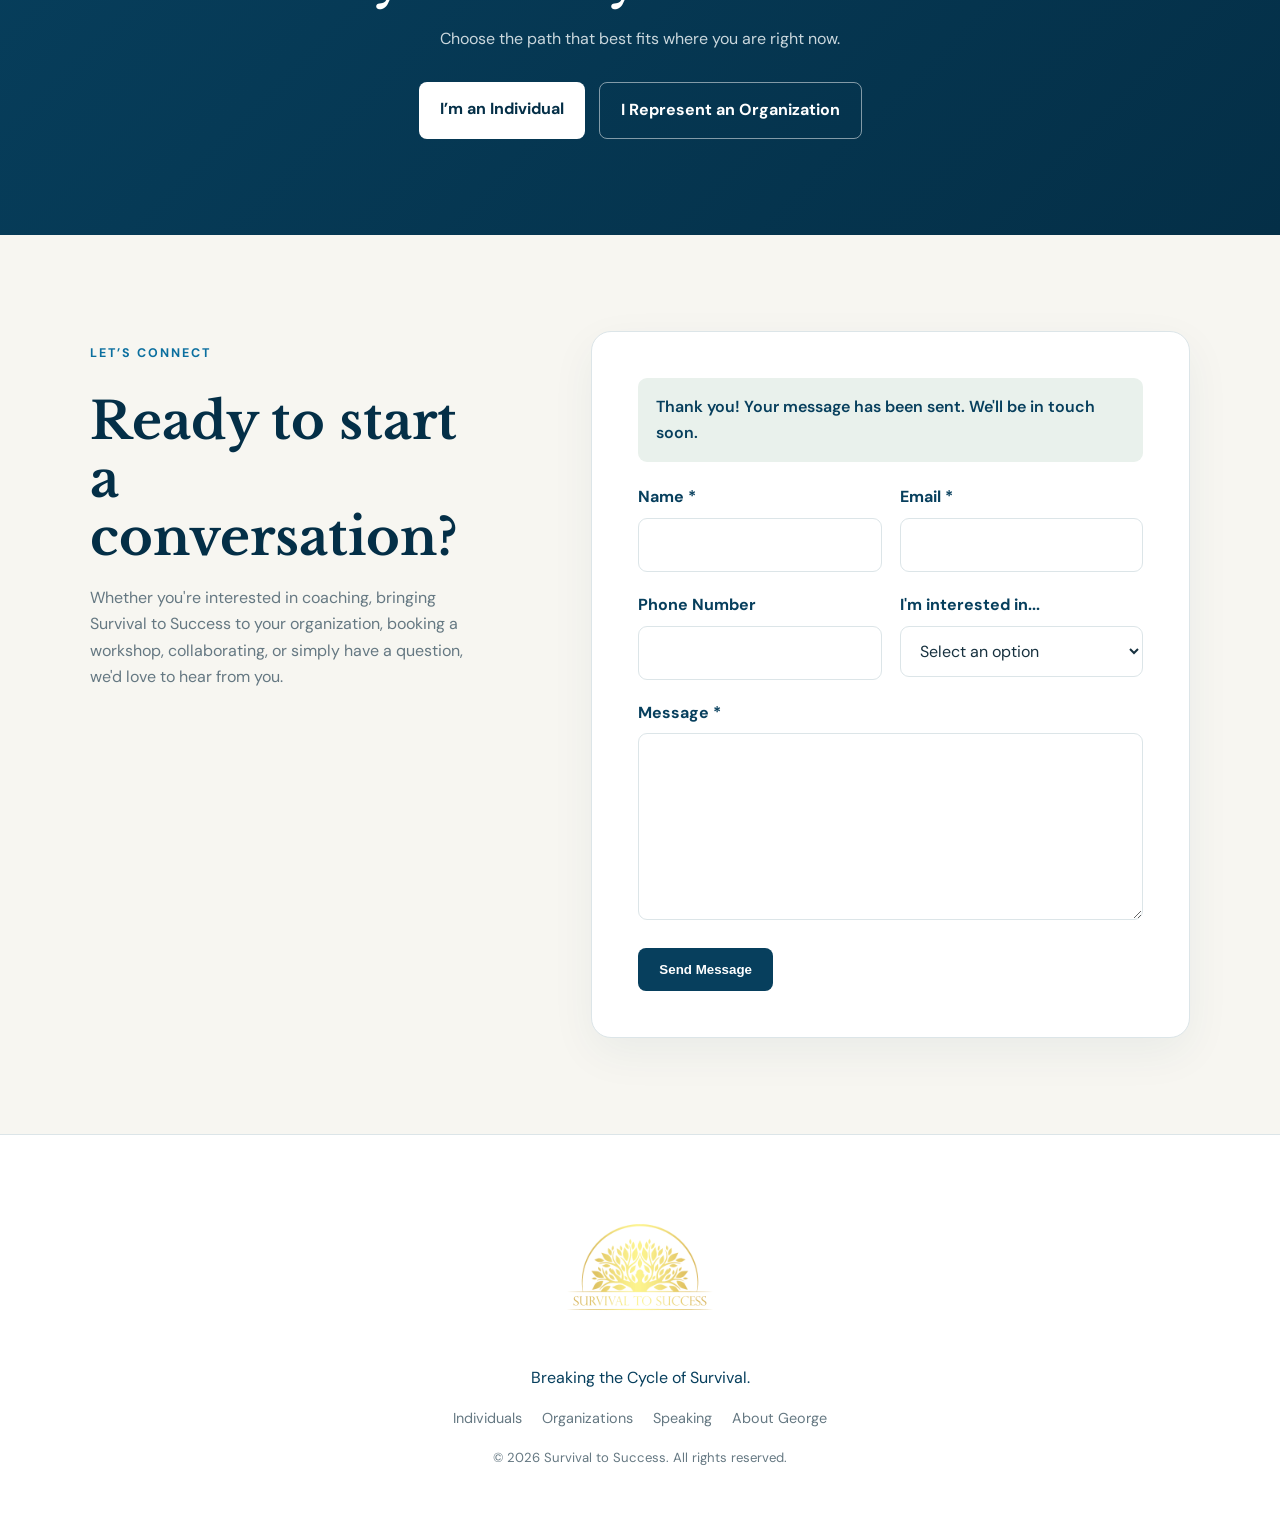
==== commit 4e6fd02d: "Update index.html" ====
--- a/index.html
+++ b/index.html
@@ -200,7 +200,7 @@
 
   <section class="contact-section" id="contact">
     <p class="eyebrow gold">NEXT STEP</p>
-    <h2>What are you ready to transform?</h2>
+    <h2>Are you ready to transform?</h2>
     <p>Choose the path that best fits where you are right now.</p>
     <div class="hero-actions centered-actions">
       <a class="button light-button" href="individuals.html">I’m an Individual</a>
